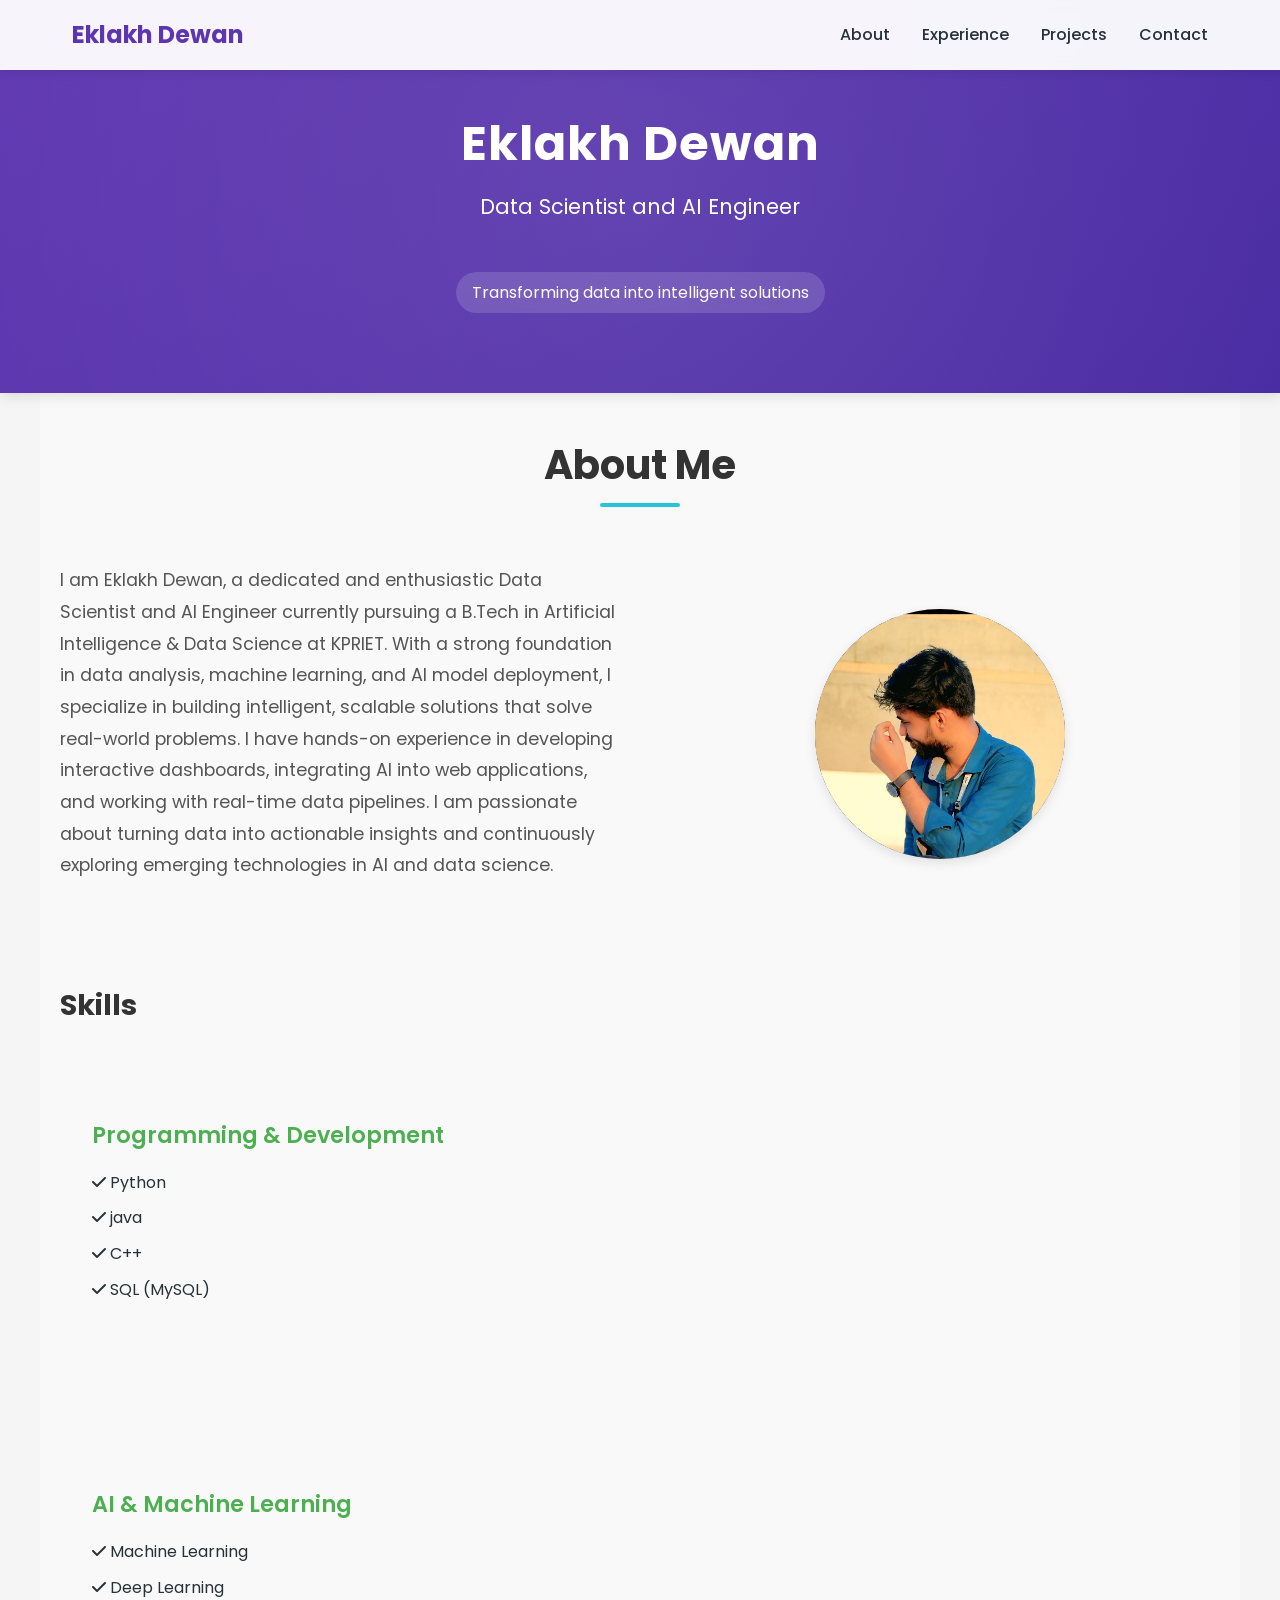
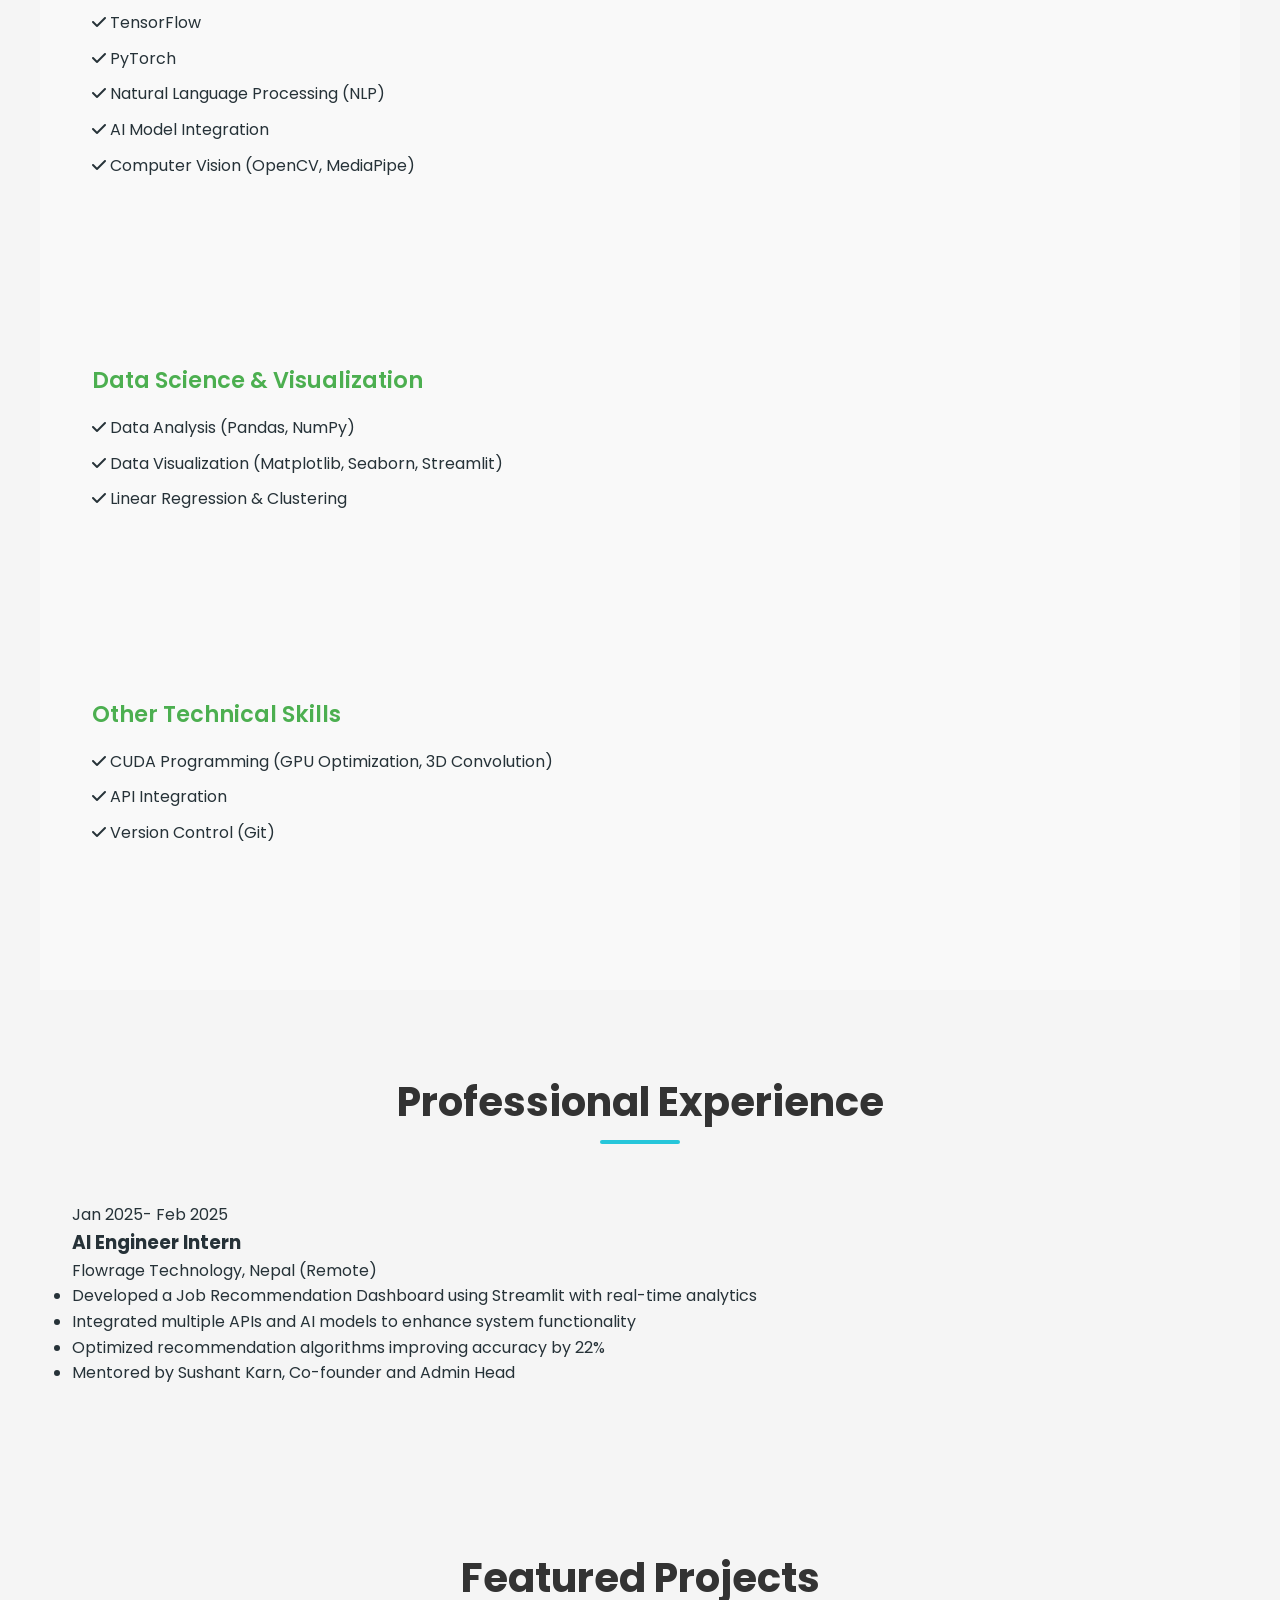
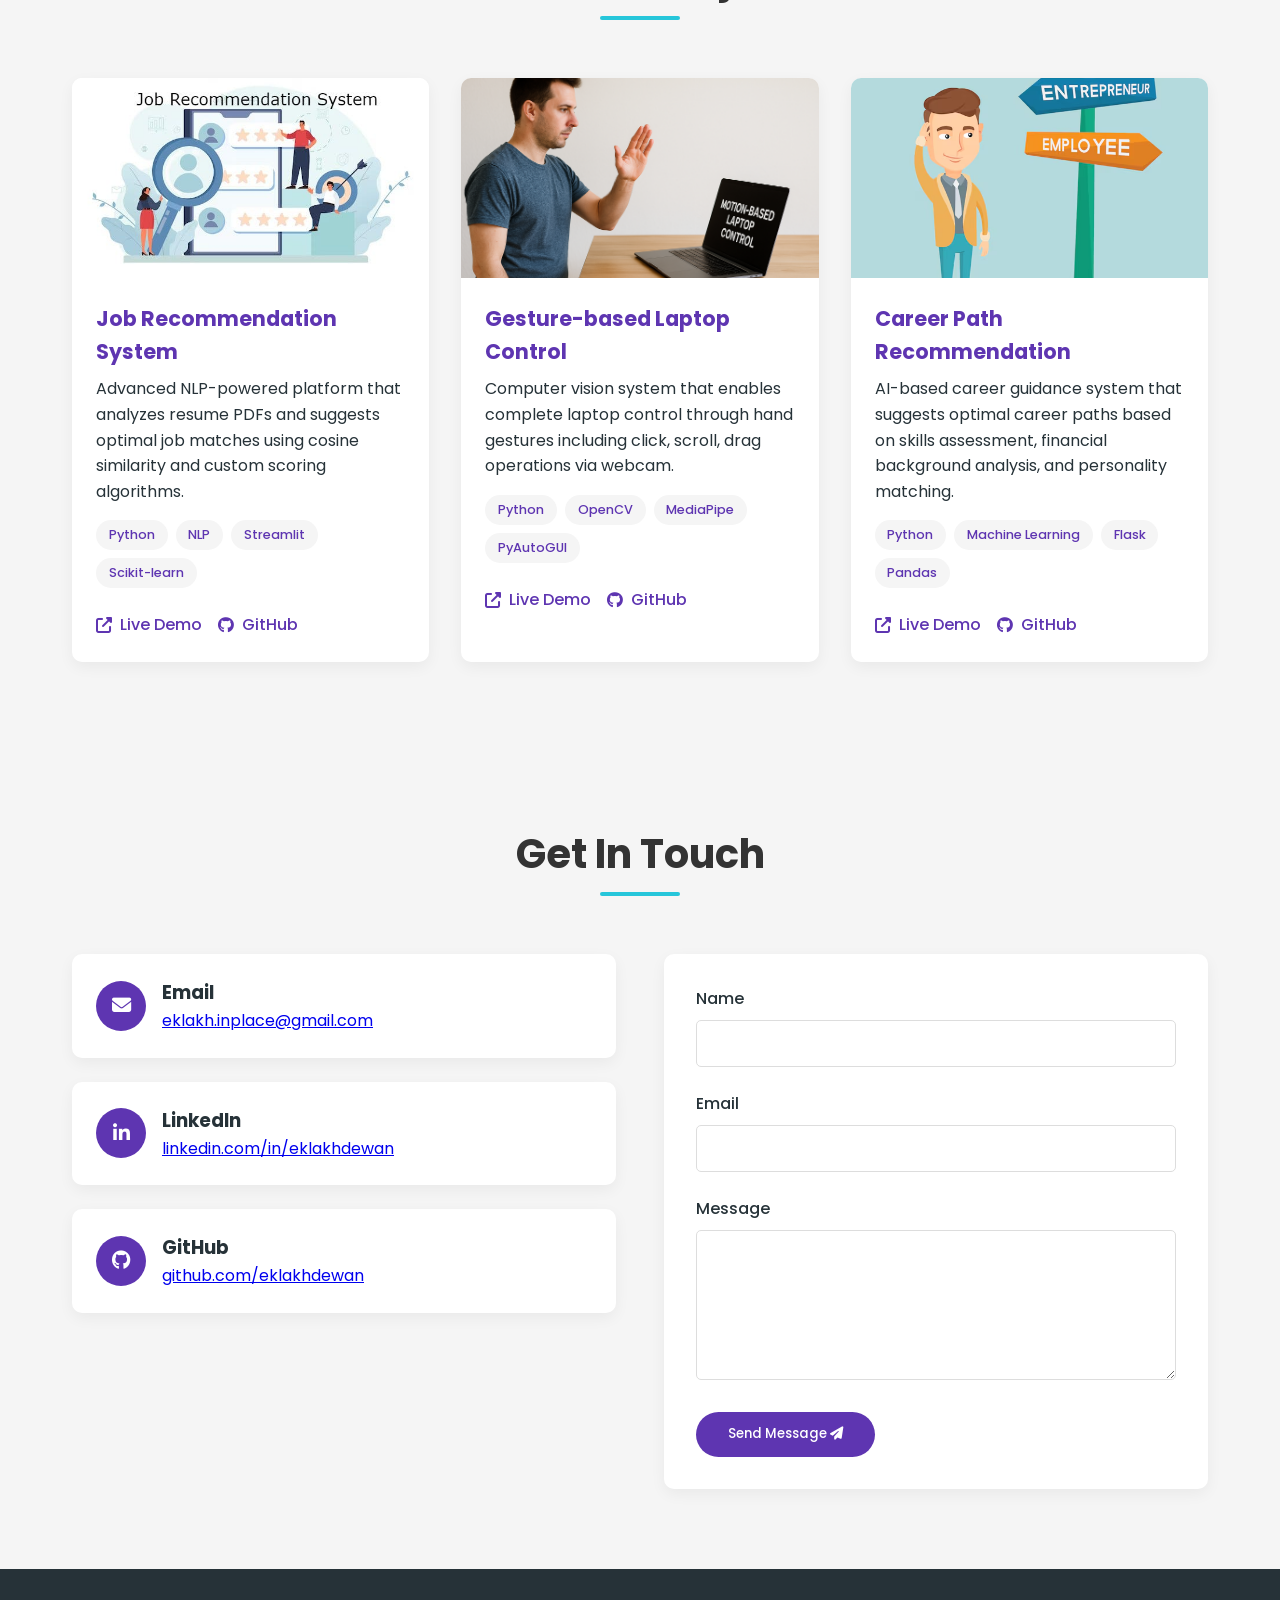
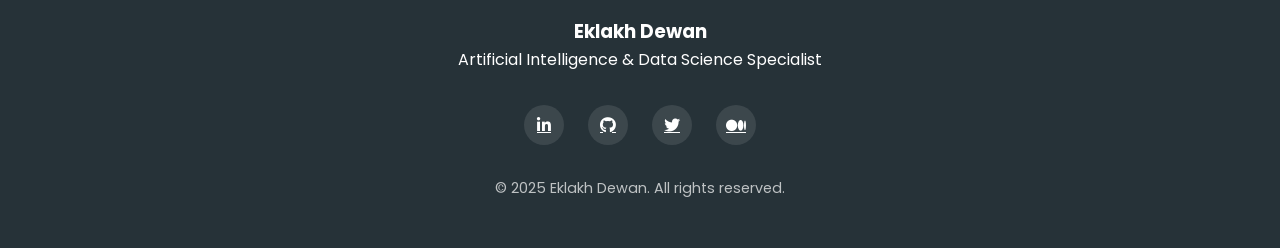
==== index.html @ f641825f "Update index.html Change in about section" ====
<!DOCTYPE html>
<html lang="en">
<head>
  <meta charset="UTF-8" />
  <meta name="viewport" content="width=device-width, initial-scale=1.0" />
  <title>Eklakh Dewan | Data Specialist  &  AI Engineer </title>
  <link href="https://fonts.googleapis.com/css2?family=Poppins:wght@300;400;500;600;700&display=swap" rel="stylesheet">
  <link rel="stylesheet" href="https://cdnjs.cloudflare.com/ajax/libs/font-awesome/6.4.0/css/all.min.css">
  <style>
    :root {
      --primary: #5e35b1;
      --primary-dark: #4527a0;
      --secondary: #26c6da;
      --dark: #263238;
      --light: #f5f5f5;
      --gray: #607d8b;
      --success: #66bb6a;
    }
    
    * {
      margin: 0;
      padding: 0;
      box-sizing: border-box;
    }
    
    body {
      font-family: 'Poppins', sans-serif;
      background-color: var(--light);
      color: var(--dark);
      line-height: 1.6;
      overflow-x: hidden;
    }
    
    /* Header with animated gradient */
    header {
      background: linear-gradient(135deg, var(--primary), var(--primary-dark));
      color: white;
      padding: 5rem 2rem;
      text-align: center;
      position: relative;
      overflow: hidden;
      box-shadow: 0 4px 12px rgba(0,0,0,0.1);
    }
    
    header::before {
      content: '';
      position: absolute;
      top: -50%;
      left: -50%;
      width: 200%;
      height: 200%;
      background: radial-gradient(circle, rgba(255,255,255,0.1) 0%, rgba(255,255,255,0) 70%);
      animation: pulse 15s infinite linear;
    }
    
    @keyframes pulse {
      0% { transform: rotate(0deg); }
      100% { transform: rotate(360deg); }
    }
    
    .header-content {
      position: relative;
      z-index: 2;
      max-width: 800px;
      margin: 0 auto;
    }
    
    header h1 {
      font-size: 3rem;
      margin-bottom: 0.5rem;
      font-weight: 700;
      letter-spacing: 1px;
    }
    
    header p {
      font-size: 1.3rem;
      opacity: 0.9;
      margin-bottom: 2rem;
    }
    
    .tagline {
      display: inline-block;
      background: rgba(255,255,255,0.15);
      padding: 0.5rem 1rem;
      border-radius: 50px;
      font-size: 1rem;
      margin-top: 1rem;
      backdrop-filter: blur(5px);
    }
    
    /* Navigation */
    nav {
      position: fixed;
      top: 0;
      left: 0;
      width: 100%;
      background: rgba(255,255,255,0.95);
      box-shadow: 0 2px 10px rgba(0,0,0,0.1);
      z-index: 1000;
      backdrop-filter: blur(5px);
    }
    
    .nav-container {
      display: flex;
      justify-content: space-between;
      align-items: center;
      max-width: 1200px;
      margin: 0 auto;
      padding: 1rem 2rem;
    }
    
    .logo {
      font-weight: 700;
      color: var(--primary);
      font-size: 1.5rem;
      text-decoration: none;
    }
    
    .nav-links {
      display: flex;
      gap: 2rem;
    }
    
    .nav-links a {
      color: var(--dark);
      text-decoration: none;
      font-weight: 500;
      transition: color 0.3s;
      position: relative;
    }
    
    .nav-links a:hover {
      color: var(--primary);
    }
    
    .nav-links a::after {
      content: '';
      position: absolute;
      bottom: -5px;
      left: 0;
      width: 0;
      height: 2px;
      background: var(--primary);
      transition: width 0.3s;
    }
    
    .nav-links a:hover::after {
      width: 100%;
    }
    
    /* Main content sections */
    section {
      padding: 5rem 2rem;
      max-width: 1200px;
      margin: 0 auto;
    }
    
    .section-title {
      text-align: center;
      margin-bottom: 3rem;
      position: relative;
    }
    
    .section-title h2 {
      font-size: 2.5rem;
      color: var(--primary);
      display: inline-block;
      position: relative;
    }
    
    .section-title h2::after {
      content: '';
      position: absolute;
      bottom: -10px;
      left: 50%;
      transform: translateX(-50%);
      width: 80px;
      height: 4px;
      background: var(--secondary);
      border-radius: 2px;
    }
    
   /* About Section */
    #about {
    padding: 40px 20px;
    background-color: #f9f9f9;
    }

    .section-title h2 {
    text-align: center;
    font-size: 2.5rem;
    color: #333;
    margin-bottom: 20px;
    }

    .about-content {
    display: flex;
    justify-content: space-between;
    align-items: center;
    flex-wrap: wrap;
    }

    .about-text {
    flex: 1;
    margin-right: 20px;
    }

    .about-text p {
    font-size: 1.1rem;
    line-height: 1.8;
    color: #555;
    margin-bottom: 20px;
    }
    #skills {
    padding: 40px 20px;
    background-color: #f9f9f9;
    } 
    .skills-list {
    flex: 0;
    }

    .skills-heading {
    margin-bottom: 0;
    margin-top: 0; 
    font-size: 1.8rem;
    font-weight: bold;
    color: #333;
    margin-bottom: 10px;
    }

    .skills-subheading {
    margin-bottom: 0;
    margin-top: 0; 
    font-size: 1.4rem;
    font-weight: 600;
    color: #4caf50;
    margin-bottom: 8px;
    }

    .skills-section {
    margin-bottom: 25px;
    }

    .skills {
    display: flex;
    flex-wrap: wrap;
    gap: 12px;
    }

    .profile-image img {
    width: 100%;
    height: auto;
    border-radius: 10px;
    box-shadow: 0 5px 20px rgba(151, 7, 7, 0.1);
    transition: transform 0.3s ease-in-out;
    }

    .profile-image img:hover {
    transform: scale(1.05);
    }

    .fade-in {
    animation: fadeIn 1s ease-in-out;
    }

    .delay-1 {
    animation-delay: 0.5s;
    }

    /* Fade In Animation */
    @keyframes fadeIn {
    from {
        opacity: 0;
        transform: translateY(20px);
    }
    to {
        opacity: 1;
        transform: translateY(0);
    }
    }

    /* Projects section */
    .projects-grid {
      display: grid;
      grid-template-columns: repeat(auto-fill, minmax(350px, 1fr));
      gap: 2rem;
    }
    
    .project-card {
      background: white;
      border-radius: 10px;
      overflow: hidden;
      box-shadow: 0 5px 15px rgba(0,0,0,0.05);
      transition: transform 0.3s, box-shadow 0.3s;
    }
    
    .project-card:hover {
      transform: translateY(-10px);
      box-shadow: 0 15px 30px rgba(0,0,0,0.1);
    }
    
    .project-image {
      height: 200px;
      overflow: hidden;
    }
    
    .project-image img {
      width: 100%;
      height: 100%;
      object-fit: cover;
      transition: transform 0.5s;
    }
    
    .project-card:hover .project-image img {
      transform: scale(1.1);
    }
    
    .project-info {
      padding: 1.5rem;
    }
    
    .project-title {
      font-size: 1.3rem;
      margin-bottom: 0.5rem;
      color: var(--primary);
    }
    
    .project-tech {
      display: flex;
      flex-wrap: wrap;
      gap: 0.5rem;
      margin: 1rem 0;
    }
    
    .tech-tag {
      background: var(--light);
      color: var(--primary);
      padding: 0.3rem 0.8rem;
      border-radius: 50px;
      font-size: 0.8rem;
      font-weight: 500;
    }
    
    .project-links {
      display: flex;
      gap: 1rem;
      margin-top: 1.5rem;
    }
    
    .project-link {
      display: inline-flex;
      align-items: center;
      gap: 0.5rem;
      color: var(--primary);
      text-decoration: none;
      font-weight: 500;
      transition: color 0.3s;
    }
    
    .project-link:hover {
      color: var(--primary-dark);
    }
    
    /* Contact section */
    .contact-container {
      display: grid;
      grid-template-columns: repeat(auto-fit, minmax(300px, 1fr));
      gap: 3rem;
    }
    
    .contact-info {
      display: flex;
      flex-direction: column;
      gap: 1.5rem;
    }
    
    .contact-card {
      display: flex;
      align-items: center;
      gap: 1rem;
      background: white;
      padding: 1.5rem;
      border-radius: 10px;
      box-shadow: 0 5px 15px rgba(0,0,0,0.05);
      transition: transform 0.3s;
    }
    
    .contact-card:hover {
      transform: translateY(-5px);
    }
    
    .contact-icon {
      width: 50px;
      height: 50px;
      background: var(--primary);
      color: white;
      border-radius: 50%;
      display: flex;
      align-items: center;
      justify-content: center;
      font-size: 1.2rem;
    }
    
    .contact-form {
      background: white;
      padding: 2rem;
      border-radius: 10px;
      box-shadow: 0 5px 15px rgba(0,0,0,0.05);
    }
    
    .form-group {
      margin-bottom: 1.5rem;
    }
    
    .form-group label {
      display: block;
      margin-bottom: 0.5rem;
      font-weight: 500;
    }
    
    .form-control {
      width: 100%;
      padding: 0.8rem 1rem;
      border: 1px solid #ddd;
      border-radius: 5px;
      font-family: 'Poppins', sans-serif;
      transition: border-color 0.3s;
    }
    
    .form-control:focus {
      outline: none;
      border-color: var(--primary);
    }
    
    textarea.form-control {
      min-height: 150px;
      resize: vertical;
    }
    
    .btn {
      display: inline-block;
      background: var(--primary);
      color: white;
      padding: 0.8rem 2rem;
      border: none;
      border-radius: 50px;
      font-family: 'Poppins', sans-serif;
      font-weight: 500;
      cursor: pointer;
      transition: background 0.3s, transform 0.3s;
    }
    
    .btn:hover {
      background: var(--primary-dark);
      transform: translateY(-2px);
    }
    
    /* Footer */
    footer {
      background: var(--dark);
      color: white;
      text-align: center;
      padding: 3rem 2rem;
    }
    
    .footer-content {
      max-width: 800px;
      margin: 0 auto;
    }
    
    .social-links {
      display: flex;
      justify-content: center;
      gap: 1.5rem;
      margin: 2rem 0;
    }
    
    .social-link {
      display: flex;
      align-items: center;
      justify-content: center;
      width: 40px;
      height: 40px;
      background: rgba(255,255,255,0.1);
      color: white;
      border-radius: 50%;
      transition: background 0.3s, transform 0.3s;
    }
    
    .social-link:hover {
      background: var(--primary);
      transform: translateY(-3px);
    }
    
    .copyright {
      opacity: 0.7;
      font-size: 0.9rem;
    }
    
    /* Animations */
    @keyframes fadeIn {
      from { opacity: 0; transform: translateY(20px); }
      to { opacity: 1; transform: translateY(0); }
    }
    
    .fade-in {
      animation: fadeIn 1s ease-out forwards;
    }
    
    .delay-1 { animation-delay: 0.2s; }
    .delay-2 { animation-delay: 0.4s; }
    .delay-3 { animation-delay: 0.6s; }
    .delay-4 { animation-delay: 0.8s; }
    
    /* Responsive design */
    @media (max-width: 992px) {
      .about-content {
        grid-template-columns: 1fr;
      }
      
      .profile-image {
        max-width: 400px;
        margin: 0 auto;
      }
      
      .timeline::before {
        left: 30px;
      }
      
      .timeline-item:nth-child(odd),
      .timeline-item:nth-child(even) {
        padding-left: 80px;
        padding-right: 0;
        text-align: left;
      }
    }
    
    @media (max-width: 768px) {
      header h1 {
        font-size: 2.5rem;
      }
      
      header p {
        font-size: 1.1rem;
      }
      
      .nav-container {
        flex-direction: column;
        gap: 1rem;
      }
      
      .nav-links {
        gap: 1rem;
      }
      
      .projects-grid {
        grid-template-columns: 1fr;
      }
    }
  </style>
</head>
<body>
  <!-- Navigation -->
  <nav>
    <div class="nav-container">
      <a href="#" class="logo">Eklakh Dewan</a>
      <div class="nav-links">
        <a href="#about">About</a>
        <a href="#experience">Experience</a>
        <a href="#projects">Projects</a>
        <a href="#contact">Contact</a>
      </div>
    </div>
  </nav>

  <!-- Header/Hero Section -->
  <header>
    <div class="header-content">
      <br>
      <h1 class="fade-in">Eklakh Dewan</h1>
      <p class="fade-in delay-1">Data Scientist and AI Engineer</p>
      <div class="tagline fade-in delay-2">Transforming data into intelligent solutions</div>
    </div>
  </header>

  <!-- About Section -->
  <section id="about">
    <div class="section-title">
      <h2>About Me</h2>
    </div>
    <div class="about-content" style="display: flex; flex-wrap: wrap; align-items: center; justify-content: space-between;">
      <div class="about-text fade-in" style="flex: 1; min-width: 280px; padding-right: 20px;">
        <p>
          I am Eklakh Dewan, a dedicated and enthusiastic Data Scientist and AI Engineer currently pursuing a B.Tech in Artificial Intelligence & Data Science at KPRIET. 
          With a strong foundation in data analysis, machine learning, and AI model deployment, I specialize in building intelligent, scalable solutions that solve real-world problems. I have hands-on experience in developing interactive dashboards, integrating AI into web applications, and working with real-time data pipelines.
          I am passionate about turning data into actionable insights and continuously exploring emerging technologies in AI and data science.
<!--           I am an aspiring Data Scientist and AI Engineer with a strong foundation in Python, machine learning, and API . 
          My academic background in Artificial Intelligence & Data Science at KPRIET is complemented by hands-on experience in building intelligent systems, including real-time applications in computer vision and natural language processing. -->
        </p>
        <p>
<!--           I specialize in streamlit-based dashboards, gesture recognition interfaces, and AI-driven analytics, aiming to deliver impactful, scalable solutions that bridge research and real-world utility. -->
        </p>
      </div>
      <div class="profile-image fade-in delay-1" style="flex: 1; min-width: 280px; display: flex; justify-content: center;">
        <img src="c.jpg" alt="Eklakh Dewan" style="width: 250px; height: 250px; object-fit: cover; border-radius: 50%; box-shadow: 0 4px 12px rgba(0,0,0,0.1);">
      </div>
    </div>
 </section>
 <section id="skills">
      <!-- Skills Section -->
    <div class="skills-list" >
      <h3 class="skills-heading" >Skills</h3>
    </div> <!-- Programming & Development Skills -->
    <section class="skills-section">
      <h4 class="skills-subheading">Programming & Development</h4>
      <div class="skills" style="margin-top: 1rem; display: flex; flex-direction: column; gap: 10px;">
          <span class="skill-chip"><i class="fas fa-check"></i> Python</span>
          <span class="skill-chip"><i class="fas fa-check"></i> java </span>
          <span class="skill-chip"><i class="fas fa-check"></i> C++</span>
          <span class="skill-chip"><i class="fas fa-check"></i> SQL (MySQL)</span>
        </div>
      </section>
  
        <!-- AI & Machine Learning Skills -->
        <section class="skills-section">
          <h4 class="skills-subheading">AI & Machine Learning</h4>
          <div class="skills" style="margin-top: 1rem; display: flex; flex-direction: column; gap: 10px;">
            <span class="skill-chip"><i class="fas fa-check"></i> Machine Learning</span>
            <span class="skill-chip"><i class="fas fa-check"></i> Deep Learning</span>
            <span class="skill-chip"><i class="fas fa-check"></i> TensorFlow</span>
            <span class="skill-chip"><i class="fas fa-check"></i> PyTorch</span>
            <span class="skill-chip"><i class="fas fa-check"></i> Natural Language Processing (NLP)</span>
            <span class="skill-chip"><i class="fas fa-check"></i> AI Model Integration</span>
            <span class="skill-chip"><i class="fas fa-check"></i> Computer Vision (OpenCV, MediaPipe)</span>
          </div>
        </section>
  
        <!-- Data Science & Visualization -->
        <section class="skills-section" >
          <h4 class="skills-subheading">Data Science & Visualization</h4>
          <div class="skills" style="margin-top: 1rem; display: flex; flex-direction: column; gap: 10px;">
            <span class="skill-chip"><i class="fas fa-check"></i> Data Analysis (Pandas, NumPy)</span>
            <span class="skill-chip"><i class="fas fa-check"></i> Data Visualization (Matplotlib, Seaborn, Streamlit)</span>
            <span class="skill-chip"><i class="fas fa-check"></i> Linear Regression & Clustering</span>
          </div>
        </section>
  
        <!-- Other Technical Skills -->
        <section class="skills-section">
          <h4 class="skills-subheading">Other Technical Skills</h4>
          <div class="skills" style="margin-top: 1rem; display: flex; flex-direction: column; gap: 10px;">
            <span class="skill-chip"><i class="fas fa-check"></i> CUDA Programming (GPU Optimization, 3D Convolution)</span>
            <span class="skill-chip"><i class="fas fa-check"></i> API Integration</span>
            <span class="skill-chip"><i class="fas fa-check"></i> Version Control (Git)</span>
          </div>
        </section>
      </div>
  

    </div>
  </section>
  

  <!-- Experience Section -->
  <section id="experience">
    <div class="section-title">
      <h2>Professional Experience</h2>
    </div>
    <div class="timeline">
      <div class="timeline-item fade-in">
        <div class="timeline-content">
          <span class="timeline-date">Jan 2025- Feb 2025</span>
          <h3 class="timeline-title">AI Engineer Intern</h3>
          <span class="timeline-company">Flowrage Technology, Nepal (Remote)</span>
          <ul>
            <li>Developed a Job Recommendation Dashboard using Streamlit with real-time analytics</li>
            <li>Integrated multiple APIs and AI models to enhance system functionality</li>
            <li>Optimized recommendation algorithms improving accuracy by 22%</li>
            <li>Mentored by Sushant Karn, Co-founder and Admin Head</li>
          </ul>
        </div>
      </div>
      
     
  </section>

  <!-- Projects Section -->
  <section id="projects">
    <div class="section-title">
      <h2>Featured Projects</h2>
    </div>
    <div class="projects-grid">
      <div class="project-card fade-in">
        <div class="project-image">
          <img src="job.jpg" alt="Job Recommendation System">
        </div>
        <div class="project-info">
          <h3 class="project-title">Job Recommendation System</h3>
          <p>Advanced NLP-powered platform that analyzes resume PDFs and suggests optimal job matches using cosine similarity and custom scoring algorithms.</p>
          <div class="project-tech">
            <span class="tech-tag">Python</span>
            <span class="tech-tag">NLP</span>
            <span class="tech-tag">Streamlit</span>
            <span class="tech-tag">Scikit-learn</span>
          </div>
          <div class="project-links">
            <a href="#" class="project-link"><i class="fas fa-external-link-alt"></i> Live Demo</a>
            <a href="#" class="project-link"><i class="fab fa-github"></i> GitHub</a>
          </div>
        </div>
      </div>
      
      <div class="project-card fade-in delay-1">
        <div class="project-image">
          <img src="motion.png" alt="Gesture-based Laptop Control">
        </div>
        <div class="project-info">
          <h3 class="project-title">Gesture-based Laptop Control</h3>
          <p>Computer vision system that enables complete laptop control through hand gestures including click, scroll, drag operations via webcam.</p>
          <div class="project-tech">
            <span class="tech-tag">Python</span>
            <span class="tech-tag">OpenCV</span>
            <span class="tech-tag">MediaPipe</span>
            <span class="tech-tag">PyAutoGUI</span>
          </div>
          <div class="project-links">
            <a href="#" class="project-link"><i class="fas fa-external-link-alt"></i> Live Demo</a>
            <a href="#" class="project-link"><i class="fab fa-github"></i> GitHub</a>
          </div>
        </div>
      </div>
      
      <div class="project-card fade-in delay-2">
        <div class="project-image">
          <img src="Career.avif" alt="Career Path Recommendation">
        </div>
        <div class="project-info">
          <h3 class="project-title">Career Path Recommendation</h3>
          <p>AI-based career guidance system that suggests optimal career paths based on skills assessment, financial background analysis, and personality matching.</p>
          <div class="project-tech">
            <span class="tech-tag">Python</span>
            <span class="tech-tag">Machine Learning</span>
            <span class="tech-tag">Flask</span>
            <span class="tech-tag">Pandas</span>
          </div>
          <div class="project-links">
            <a href="#" class="project-link"><i class="fas fa-external-link-alt"></i> Live Demo</a>
            <a href="#" class="project-link"><i class="fab fa-github"></i> GitHub</a>
          </div>
        </div>
      </div>
      
      <!-- <div class="project-card fade-in delay-3">
        <div class="project-image">
          <img src="https://via.placeholder.com/600x400/607d8b/ffffff?text=CUDA+3D+Conv" alt="3D Convolution CUDA">
        </div>
        <div class="project-info">
          <h3 class="project-title">3D Convolution CUDA Implementation</h3>
          <p>High-performance computing project comparing CUDA-accelerated 3D matrix convolution against CPU implementations with detailed benchmarking.</p>
          <div class="project-tech">
            <span class="tech-tag">CUDA</span>
            <span class="tech-tag">C++</span>
            <span class="tech-tag">Parallel Computing</span>
            <span class="tech-tag">Benchmarking</span>
          </div>
          <div class="project-links">
            <a href="#" class="project-link"><i class="fas fa-external-link-alt"></i> Live Demo</a>
            <a href="#" class="project-link"><i class="fab fa-github"></i> GitHub</a>
          </div>
        </div>
      </div> -->
    </div>
  </section>

  <!-- Contact Section -->
  <section id="contact">
    <div class="section-title">
      <h2>Get In Touch</h2>
    </div>
    <div class="contact-container">
      <div class="contact-info">
        <div class="contact-card fade-in">
          <div class="contact-icon">
            <i class="fas fa-envelope"></i>
          </div>
          <div>
            <h3>Email</h3>
            <p><a href="mailto:eklakhdewanofficial@gmail.com">eklakh.inplace@gmail.com</a></p>
          </div>
        </div>
        
        <div class="contact-card fade-in delay-1">
          <div class="contact-icon">
            <i class="fab fa-linkedin-in"></i>
          </div>
          <div>
            <h3>LinkedIn</h3>
            <p><a href="https://www.linkedin.com/in/eklakh-dewan-3ba34b2a2/" target="_blank">linkedin.com/in/eklakhdewan</a></p>
          </div>
        </div>
        
        <div class="contact-card fade-in delay-2">
          <div class="contact-icon">
            <i class="fab fa-github"></i>
          </div>
          <div>
            <h3>GitHub</h3>
            <p><a href="https://github.com/Eklakh-Dewan/Work" target="_blank">github.com/eklakhdewan</a></p>
          </div>
        </div>
      </div>
      
      <div class="contact-form fade-in delay-3">
        <form>
          <div class="form-group">
            <label for="name">Name</label>
            <input type="text" id="name" class="form-control" required>
          </div>
          <div class="form-group">
            <label for="email">Email</label>
            <input type="email" id="email" class="form-control" required>
          </div>
          <div class="form-group">
            <label for="message">Message</label>
            <textarea id="message" class="form-control" required></textarea>
          </div>
          <button type="submit" class="btn">Send Message <i class="fas fa-paper-plane"></i></button>
        </form>
      </div>
    </div>
  </section>

  <!-- Footer -->
  <footer>
    <div class="footer-content">
      <h3>Eklakh Dewan</h3>
      <p>Artificial Intelligence & Data Science Specialist</p>
      <div class="social-links">
        <a href="#" class="social-link"><i class="fab fa-linkedin-in"></i></a>
        <a href="#" class="social-link"><i class="fab fa-github"></i></a>
        <a href="#" class="social-link"><i class="fab fa-twitter"></i></a>
        <a href="#" class="social-link"><i class="fab fa-medium"></i></a>
      </div>
      <p class="copyright">© 2025 Eklakh Dewan. All rights reserved.</p>
    </div>
  </footer>

  <script>
    // Simple animation trigger on scroll
    document.addEventListener('DOMContentLoaded', function() {
      const fadeElements = document.querySelectorAll('.fade-in');
      
      const observer = new IntersectionObserver((entries) => {
        entries.forEach(entry => {
          if (entry.isIntersecting) {
            entry.target.style.opacity = 1;
            entry.target.style.transform = 'translateY(0)';
          }
        });
      }, {
        threshold: 0.1
      });
      
      fadeElements.forEach(el => {
        el.style.opacity = 0;
        el.style.transform = 'translateY(20px)';
        el.style.transition = 'opacity 0.6s ease-out, transform 0.6s ease-out';
        observer.observe(el);
      });
      
      // Smooth scrolling for navigation
      document.querySelectorAll('a[href^="#"]').forEach(anchor => {
        anchor.addEventListener('click', function(e) {
          e.preventDefault();
          document.querySelector(this.getAttribute('href')).scrollIntoView({
            behavior: 'smooth'
          });
        });
      });
    });
  </script>
</body>
</html>
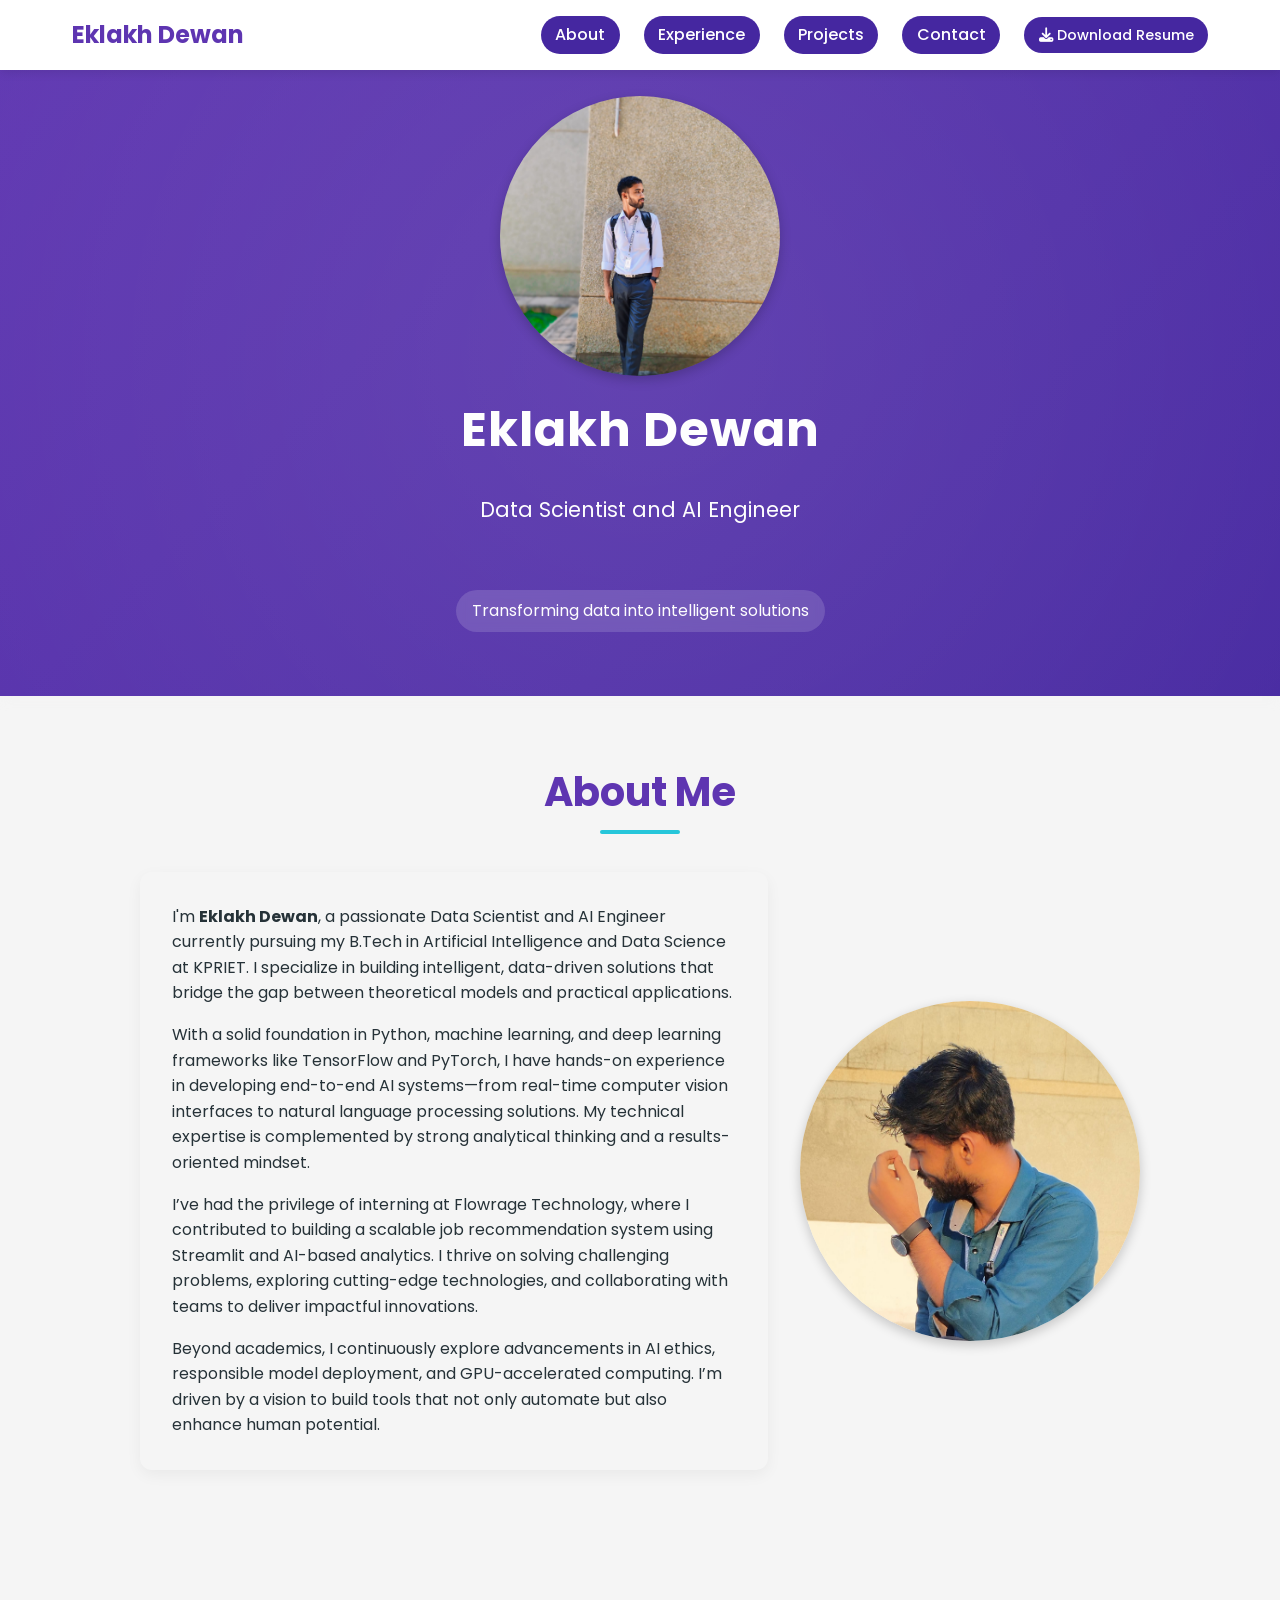
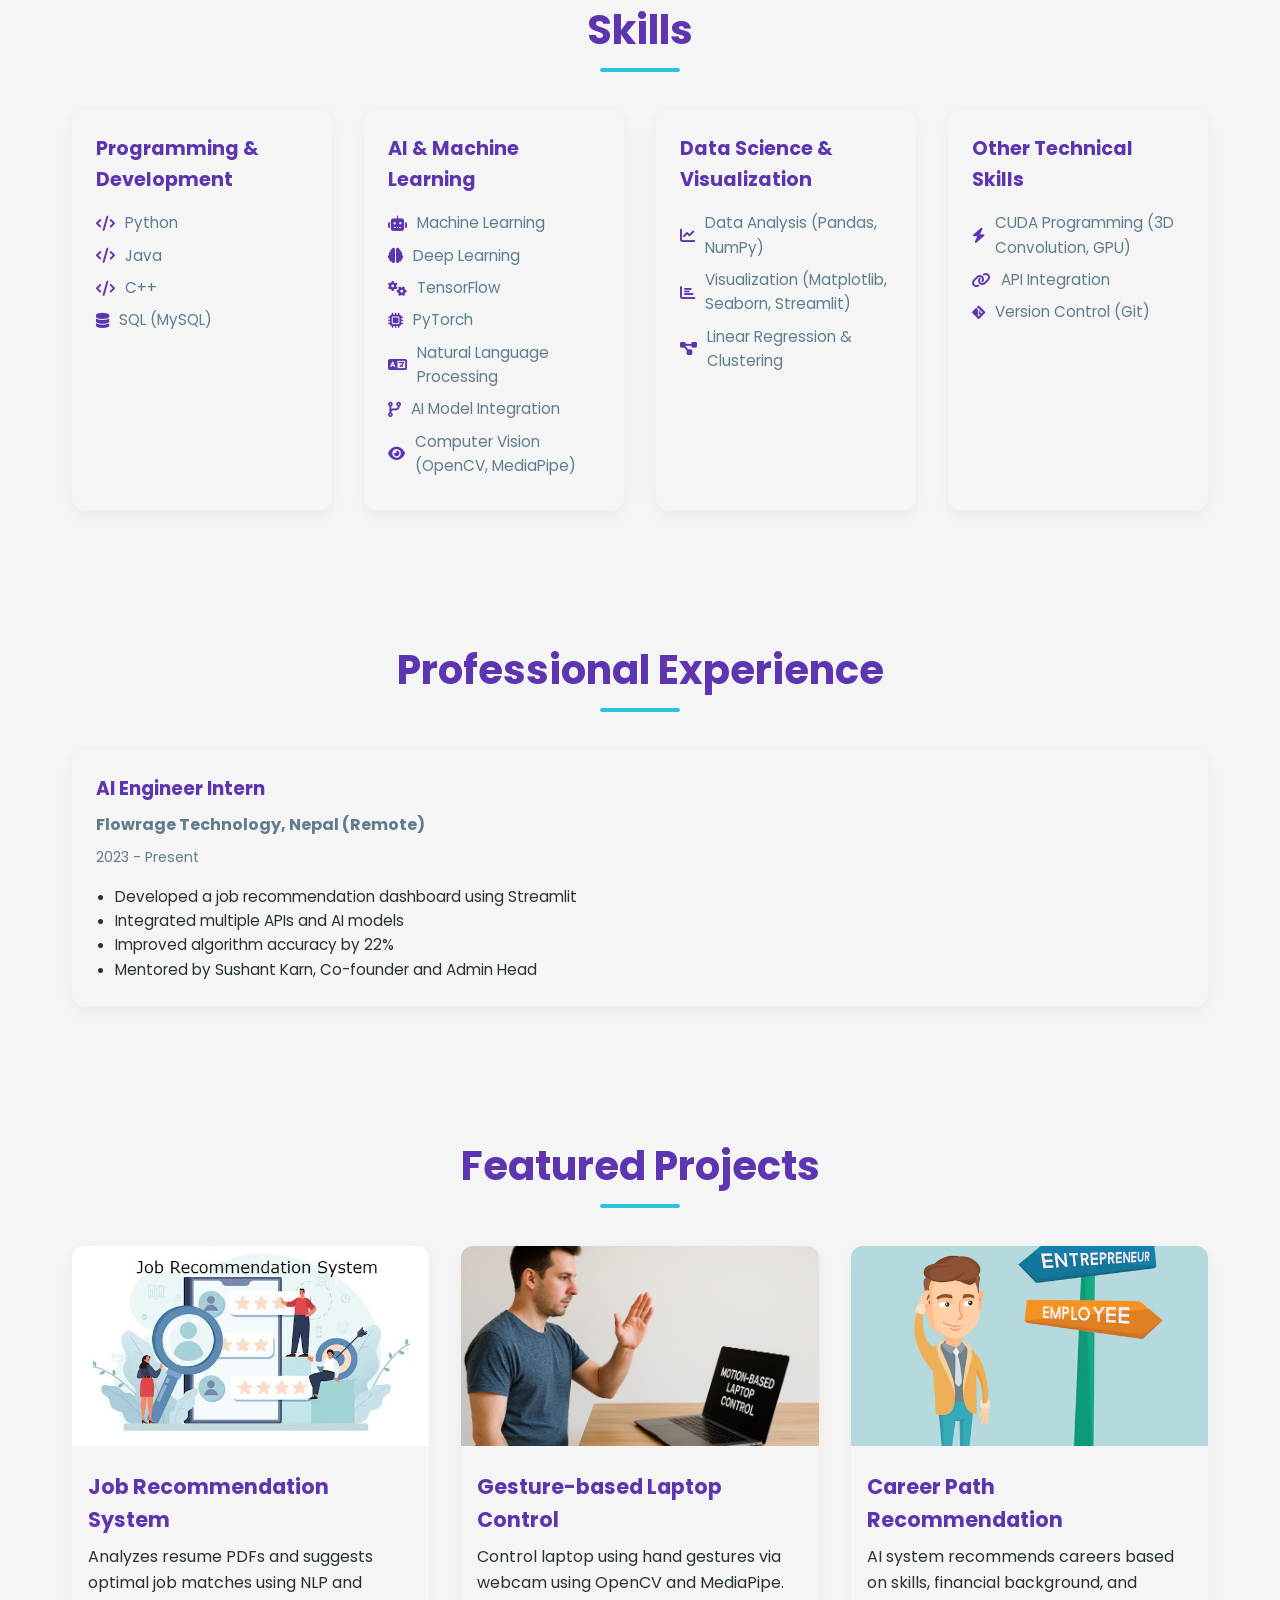
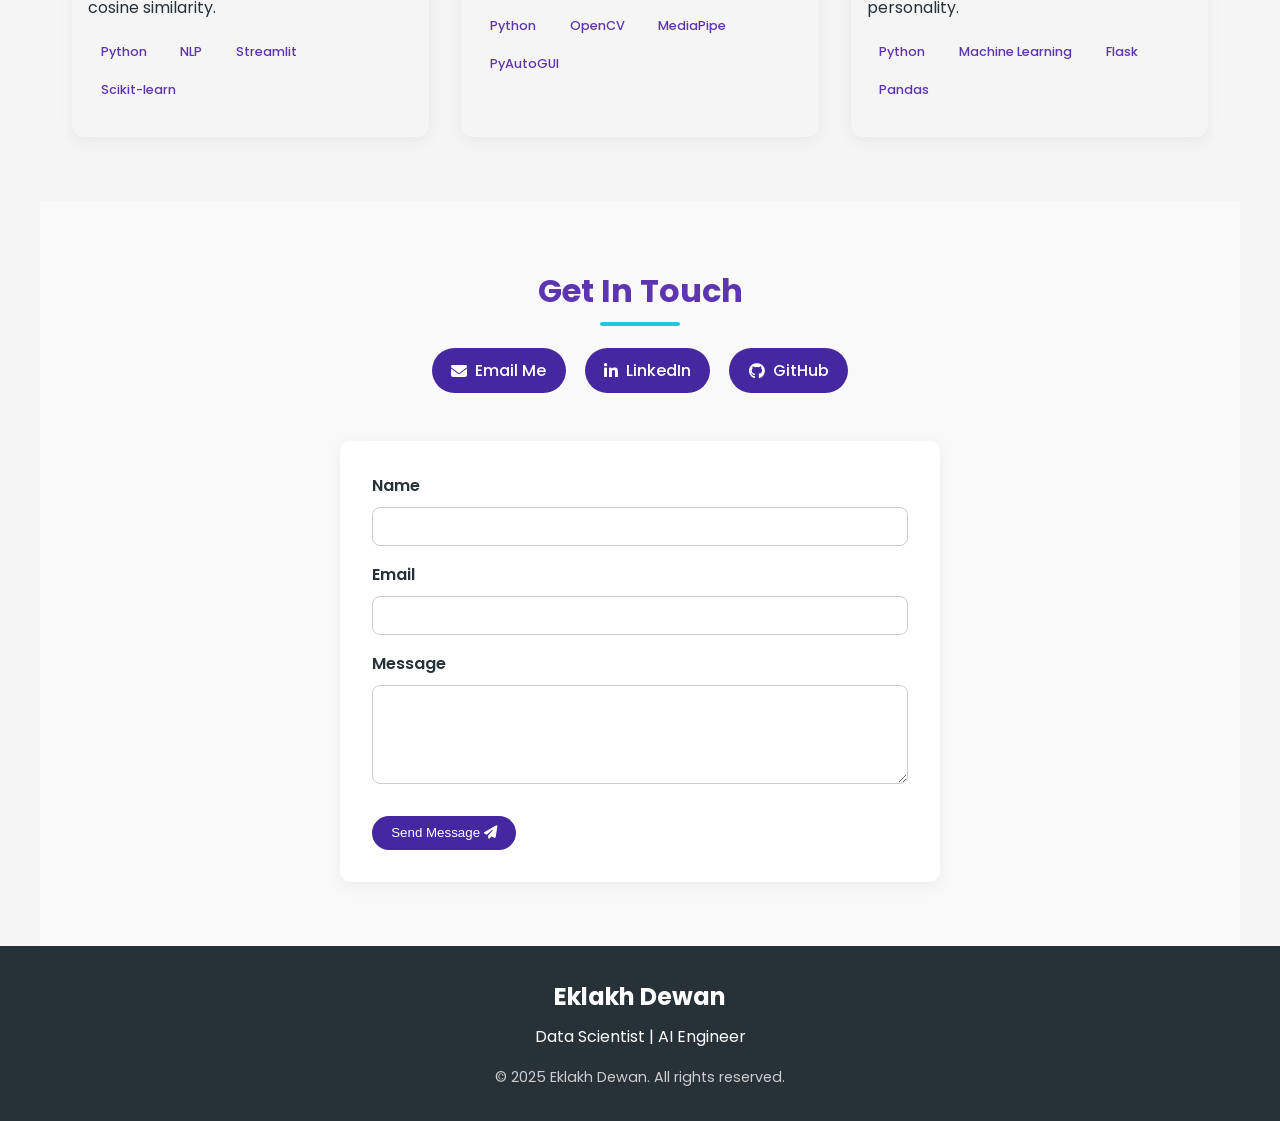
==== commit c2165fac: "Add files via upload uploaded  new seperated file html ,csss,js and resume" ====
--- a/index.html
+++ b/index.html
@@ -3,881 +3,253 @@
 <head>
   <meta charset="UTF-8" />
   <meta name="viewport" content="width=device-width, initial-scale=1.0" />
-  <title>Eklakh Dewan | Data Specialist  &  AI Engineer </title>
+  <title>Eklakh Dewan | Data Scientist and AI Engineer</title>
   <link href="https://fonts.googleapis.com/css2?family=Poppins:wght@300;400;500;600;700&display=swap" rel="stylesheet">
-  <link rel="stylesheet" href="https://cdnjs.cloudflare.com/ajax/libs/font-awesome/6.4.0/css/all.min.css">
-  <style>
-    :root {
-      --primary: #5e35b1;
-      --primary-dark: #4527a0;
-      --secondary: #26c6da;
-      --dark: #263238;
-      --light: #f5f5f5;
-      --gray: #607d8b;
-      --success: #66bb6a;
-    }
-    
-    * {
-      margin: 0;
-      padding: 0;
-      box-sizing: border-box;
-    }
-    
-    body {
-      font-family: 'Poppins', sans-serif;
-      background-color: var(--light);
-      color: var(--dark);
-      line-height: 1.6;
-      overflow-x: hidden;
-    }
-    
-    /* Header with animated gradient */
-    header {
-      background: linear-gradient(135deg, var(--primary), var(--primary-dark));
-      color: white;
-      padding: 5rem 2rem;
-      text-align: center;
-      position: relative;
-      overflow: hidden;
-      box-shadow: 0 4px 12px rgba(0,0,0,0.1);
-    }
-    
-    header::before {
-      content: '';
-      position: absolute;
-      top: -50%;
-      left: -50%;
-      width: 200%;
-      height: 200%;
-      background: radial-gradient(circle, rgba(255,255,255,0.1) 0%, rgba(255,255,255,0) 70%);
-      animation: pulse 15s infinite linear;
-    }
-    
-    @keyframes pulse {
-      0% { transform: rotate(0deg); }
-      100% { transform: rotate(360deg); }
-    }
-    
-    .header-content {
-      position: relative;
-      z-index: 2;
-      max-width: 800px;
-      margin: 0 auto;
-    }
-    
-    header h1 {
-      font-size: 3rem;
-      margin-bottom: 0.5rem;
-      font-weight: 700;
-      letter-spacing: 1px;
-    }
-    
-    header p {
-      font-size: 1.3rem;
-      opacity: 0.9;
-      margin-bottom: 2rem;
-    }
-    
-    .tagline {
-      display: inline-block;
-      background: rgba(255,255,255,0.15);
-      padding: 0.5rem 1rem;
-      border-radius: 50px;
-      font-size: 1rem;
-      margin-top: 1rem;
-      backdrop-filter: blur(5px);
-    }
-    
-    /* Navigation */
-    nav {
-      position: fixed;
-      top: 0;
-      left: 0;
-      width: 100%;
-      background: rgba(255,255,255,0.95);
-      box-shadow: 0 2px 10px rgba(0,0,0,0.1);
-      z-index: 1000;
-      backdrop-filter: blur(5px);
-    }
-    
-    .nav-container {
-      display: flex;
-      justify-content: space-between;
-      align-items: center;
-      max-width: 1200px;
-      margin: 0 auto;
-      padding: 1rem 2rem;
-    }
-    
-    .logo {
-      font-weight: 700;
-      color: var(--primary);
-      font-size: 1.5rem;
-      text-decoration: none;
-    }
-    
-    .nav-links {
-      display: flex;
-      gap: 2rem;
-    }
-    
-    .nav-links a {
-      color: var(--dark);
-      text-decoration: none;
-      font-weight: 500;
-      transition: color 0.3s;
-      position: relative;
-    }
-    
-    .nav-links a:hover {
-      color: var(--primary);
-    }
-    
-    .nav-links a::after {
-      content: '';
-      position: absolute;
-      bottom: -5px;
-      left: 0;
-      width: 0;
-      height: 2px;
-      background: var(--primary);
-      transition: width 0.3s;
-    }
-    
-    .nav-links a:hover::after {
-      width: 100%;
-    }
-    
-    /* Main content sections */
-    section {
-      padding: 5rem 2rem;
-      max-width: 1200px;
-      margin: 0 auto;
-    }
-    
-    .section-title {
-      text-align: center;
-      margin-bottom: 3rem;
-      position: relative;
-    }
-    
-    .section-title h2 {
-      font-size: 2.5rem;
-      color: var(--primary);
-      display: inline-block;
-      position: relative;
-    }
-    
-    .section-title h2::after {
-      content: '';
-      position: absolute;
-      bottom: -10px;
-      left: 50%;
-      transform: translateX(-50%);
-      width: 80px;
-      height: 4px;
-      background: var(--secondary);
-      border-radius: 2px;
-    }
-    
-   /* About Section */
-    #about {
-    padding: 40px 20px;
-    background-color: #f9f9f9;
-    }
-
-    .section-title h2 {
-    text-align: center;
-    font-size: 2.5rem;
-    color: #333;
-    margin-bottom: 20px;
-    }
-
-    .about-content {
-    display: flex;
-    justify-content: space-between;
-    align-items: center;
-    flex-wrap: wrap;
-    }
-
-    .about-text {
-    flex: 1;
-    margin-right: 20px;
-    }
-
-    .about-text p {
-    font-size: 1.1rem;
-    line-height: 1.8;
-    color: #555;
-    margin-bottom: 20px;
-    }
-    #skills {
-    padding: 40px 20px;
-    background-color: #f9f9f9;
-    } 
-    .skills-list {
-    flex: 0;
-    }
-
-    .skills-heading {
-    margin-bottom: 0;
-    margin-top: 0; 
-    font-size: 1.8rem;
-    font-weight: bold;
-    color: #333;
-    margin-bottom: 10px;
-    }
-
-    .skills-subheading {
-    margin-bottom: 0;
-    margin-top: 0; 
-    font-size: 1.4rem;
-    font-weight: 600;
-    color: #4caf50;
-    margin-bottom: 8px;
-    }
-
-    .skills-section {
-    margin-bottom: 25px;
-    }
-
-    .skills {
-    display: flex;
-    flex-wrap: wrap;
-    gap: 12px;
-    }
-
-    .profile-image img {
-    width: 100%;
-    height: auto;
-    border-radius: 10px;
-    box-shadow: 0 5px 20px rgba(151, 7, 7, 0.1);
-    transition: transform 0.3s ease-in-out;
-    }
-
-    .profile-image img:hover {
-    transform: scale(1.05);
-    }
-
-    .fade-in {
-    animation: fadeIn 1s ease-in-out;
-    }
-
-    .delay-1 {
-    animation-delay: 0.5s;
-    }
-
-    /* Fade In Animation */
-    @keyframes fadeIn {
-    from {
-        opacity: 0;
-        transform: translateY(20px);
-    }
-    to {
-        opacity: 1;
-        transform: translateY(0);
-    }
-    }
-
-    /* Projects section */
-    .projects-grid {
-      display: grid;
-      grid-template-columns: repeat(auto-fill, minmax(350px, 1fr));
-      gap: 2rem;
-    }
-    
-    .project-card {
-      background: white;
-      border-radius: 10px;
-      overflow: hidden;
-      box-shadow: 0 5px 15px rgba(0,0,0,0.05);
-      transition: transform 0.3s, box-shadow 0.3s;
-    }
-    
-    .project-card:hover {
-      transform: translateY(-10px);
-      box-shadow: 0 15px 30px rgba(0,0,0,0.1);
-    }
-    
-    .project-image {
-      height: 200px;
-      overflow: hidden;
-    }
-    
-    .project-image img {
-      width: 100%;
-      height: 100%;
-      object-fit: cover;
-      transition: transform 0.5s;
-    }
-    
-    .project-card:hover .project-image img {
-      transform: scale(1.1);
-    }
-    
-    .project-info {
-      padding: 1.5rem;
-    }
-    
-    .project-title {
-      font-size: 1.3rem;
-      margin-bottom: 0.5rem;
-      color: var(--primary);
-    }
-    
-    .project-tech {
-      display: flex;
-      flex-wrap: wrap;
-      gap: 0.5rem;
-      margin: 1rem 0;
-    }
-    
-    .tech-tag {
-      background: var(--light);
-      color: var(--primary);
-      padding: 0.3rem 0.8rem;
-      border-radius: 50px;
-      font-size: 0.8rem;
-      font-weight: 500;
-    }
-    
-    .project-links {
-      display: flex;
-      gap: 1rem;
-      margin-top: 1.5rem;
-    }
-    
-    .project-link {
-      display: inline-flex;
-      align-items: center;
-      gap: 0.5rem;
-      color: var(--primary);
-      text-decoration: none;
-      font-weight: 500;
-      transition: color 0.3s;
-    }
-    
-    .project-link:hover {
-      color: var(--primary-dark);
-    }
-    
-    /* Contact section */
-    .contact-container {
-      display: grid;
-      grid-template-columns: repeat(auto-fit, minmax(300px, 1fr));
-      gap: 3rem;
-    }
-    
-    .contact-info {
-      display: flex;
-      flex-direction: column;
-      gap: 1.5rem;
-    }
-    
-    .contact-card {
-      display: flex;
-      align-items: center;
-      gap: 1rem;
-      background: white;
-      padding: 1.5rem;
-      border-radius: 10px;
-      box-shadow: 0 5px 15px rgba(0,0,0,0.05);
-      transition: transform 0.3s;
-    }
-    
-    .contact-card:hover {
-      transform: translateY(-5px);
-    }
-    
-    .contact-icon {
-      width: 50px;
-      height: 50px;
-      background: var(--primary);
-      color: white;
-      border-radius: 50%;
-      display: flex;
-      align-items: center;
-      justify-content: center;
-      font-size: 1.2rem;
-    }
-    
-    .contact-form {
-      background: white;
-      padding: 2rem;
-      border-radius: 10px;
-      box-shadow: 0 5px 15px rgba(0,0,0,0.05);
-    }
-    
-    .form-group {
-      margin-bottom: 1.5rem;
-    }
-    
-    .form-group label {
-      display: block;
-      margin-bottom: 0.5rem;
-      font-weight: 500;
-    }
-    
-    .form-control {
-      width: 100%;
-      padding: 0.8rem 1rem;
-      border: 1px solid #ddd;
-      border-radius: 5px;
-      font-family: 'Poppins', sans-serif;
-      transition: border-color 0.3s;
-    }
-    
-    .form-control:focus {
-      outline: none;
-      border-color: var(--primary);
-    }
-    
-    textarea.form-control {
-      min-height: 150px;
-      resize: vertical;
-    }
-    
-    .btn {
-      display: inline-block;
-      background: var(--primary);
-      color: white;
-      padding: 0.8rem 2rem;
-      border: none;
-      border-radius: 50px;
-      font-family: 'Poppins', sans-serif;
-      font-weight: 500;
-      cursor: pointer;
-      transition: background 0.3s, transform 0.3s;
-    }
-    
-    .btn:hover {
-      background: var(--primary-dark);
-      transform: translateY(-2px);
-    }
-    
-    /* Footer */
-    footer {
-      background: var(--dark);
-      color: white;
-      text-align: center;
-      padding: 3rem 2rem;
-    }
-    
-    .footer-content {
-      max-width: 800px;
-      margin: 0 auto;
-    }
-    
-    .social-links {
-      display: flex;
-      justify-content: center;
-      gap: 1.5rem;
-      margin: 2rem 0;
-    }
-    
-    .social-link {
-      display: flex;
-      align-items: center;
-      justify-content: center;
-      width: 40px;
-      height: 40px;
-      background: rgba(255,255,255,0.1);
-      color: white;
-      border-radius: 50%;
-      transition: background 0.3s, transform 0.3s;
-    }
-    
-    .social-link:hover {
-      background: var(--primary);
-      transform: translateY(-3px);
-    }
-    
-    .copyright {
-      opacity: 0.7;
-      font-size: 0.9rem;
-    }
-    
-    /* Animations */
-    @keyframes fadeIn {
-      from { opacity: 0; transform: translateY(20px); }
-      to { opacity: 1; transform: translateY(0); }
-    }
-    
-    .fade-in {
-      animation: fadeIn 1s ease-out forwards;
-    }
-    
-    .delay-1 { animation-delay: 0.2s; }
-    .delay-2 { animation-delay: 0.4s; }
-    .delay-3 { animation-delay: 0.6s; }
-    .delay-4 { animation-delay: 0.8s; }
-    
-    /* Responsive design */
-    @media (max-width: 992px) {
-      .about-content {
-        grid-template-columns: 1fr;
-      }
-      
-      .profile-image {
-        max-width: 400px;
-        margin: 0 auto;
-      }
-      
-      .timeline::before {
-        left: 30px;
-      }
-      
-      .timeline-item:nth-child(odd),
-      .timeline-item:nth-child(even) {
-        padding-left: 80px;
-        padding-right: 0;
-        text-align: left;
-      }
-    }
-    
-    @media (max-width: 768px) {
-      header h1 {
-        font-size: 2.5rem;
-      }
-      
-      header p {
-        font-size: 1.1rem;
-      }
-      
-      .nav-container {
-        flex-direction: column;
-        gap: 1rem;
-      }
-      
-      .nav-links {
-        gap: 1rem;
-      }
-      
-      .projects-grid {
-        grid-template-columns: 1fr;
-      }
-    }
-  </style>
+  <link rel="stylesheet" href="https://cdnjs.cloudflare.com/ajax/libs/font-awesome/6.5.0/css/all.min.css">
+  <link rel="stylesheet" href="style.css">
 </head>
 <body>
   <!-- Navigation -->
-  <nav>
-    <div class="nav-container">
-      <a href="#" class="logo">Eklakh Dewan</a>
-      <div class="nav-links">
-        <a href="#about">About</a>
-        <a href="#experience">Experience</a>
-        <a href="#projects">Projects</a>
-        <a href="#contact">Contact</a>
+  <nav style="position: fixed; top: 0; left: 0; width: 100%; background-color: white; box-shadow: 0 2px 10px rgba(0,0,0,0.1); z-index: 1000;">
+    <div class="nav-container" style="max-width: 1200px; margin: 0 auto; padding: 1rem 2rem; display: flex; justify-content: space-between; align-items: center;">
+      <a href="#" class="logo" style="font-weight: 700; font-size: 1.5rem; color: var(--primary); text-decoration: none;">Eklakh Dewan</a>
+      <div class="nav-links" style="display: flex; gap: 1.5rem; align-items: center;">
+        <a href="#about" style="text-decoration: none; background-color: var(--primary-dark); padding: 0.4rem 0.9rem; border-radius: 25px; color: white; font-weight: 500;">About</a>
+        <a href="#experience" style="text-decoration: none; background-color: var(--primary-dark); padding: 0.4rem 0.9rem; border-radius: 25px; color: white; font-weight: 500;">Experience</a>
+        <a href="#projects" style="text-decoration: none; background-color: var(--primary-dark); padding: 0.4rem 0.9rem; border-radius: 25px; color: white; font-weight: 500;">Projects</a>
+        <a href="#contact" style="text-decoration: none; background-color: var(--primary-dark); padding: 0.4rem 0.9rem; border-radius: 25px; color: white; font-weight: 500;">Contact</a>
+        <a href="Eklakh Resume.pdf" download style="text-decoration: none; background-color: var(--primary-dark); color: white; padding: 0.4rem 0.9rem; border-radius: 25px; font-size: 0.9rem; font-weight: 500;">
+          <i class="fas fa-download"></i> Download Resume
+        </a>
       </div>
     </div>
   </nav>
 
   <!-- Header/Hero Section -->
-  <header>
-    <div class="header-content">
-      <br>
-      <h1 class="fade-in">Eklakh Dewan</h1>
-      <p class="fade-in delay-1">Data Scientist and AI Engineer</p>
-      <div class="tagline fade-in delay-2">Transforming data into intelligent solutions</div>
+  <header style="background: linear-gradient(135deg, var(--primary), var(--primary-dark)); color: var(--white); padding: 6rem 2rem 4rem; text-align: center;">
+    <div class="header-content" style="display: flex; flex-direction: column; align-items: center; justify-content: center; gap: 1rem;">
+      <div class="hero-image" style="width: 280px; height: 280px; border-radius: 50%; overflow: hidden; box-shadow: 0 4px 12px rgba(0, 0, 0, 0.2);">
+        <img src="profile1.jpg" alt="Eklakh Dewan" style="width: 100%; height: 100%; object-fit: cover;">
+      </div>
+      <h1 class="fade-in" data-aos="fade-up">Eklakh Dewan</h1>
+      <p class="fade-in delay-1" data-aos="fade-up" data-aos-delay="200">Data Scientist and AI Engineer</p>
+      <div class="tagline fade-in delay-2" data-aos="fade-up" data-aos-delay="400">Transforming data into intelligent solutions</div>
+      <style>
+        .hero-section .header-content h1,
+        .hero-section .header-content p,
+        .hero-section .header-content .tagline {
+          color: white;
+        }
+      </style>
     </div>
   </header>
 
   <!-- About Section -->
-  <section id="about">
+  <section id="about" style="padding: 4rem 2rem; background-color: var(--light);">
     <div class="section-title">
       <h2>About Me</h2>
     </div>
-    <div class="about-content" style="display: flex; flex-wrap: wrap; align-items: center; justify-content: space-between;">
-      <div class="about-text fade-in" style="flex: 1; min-width: 280px; padding-right: 20px;">
+    <div class="about-content" style="max-width: 1000px; margin: 0 auto; display: flex; flex-wrap: wrap; gap: 2rem; align-items: center;">
+      <div style="flex: 1 1 60%; background-color: var(--white); padding: 2rem; border-radius: 12px; box-shadow: 0 5px 15px rgba(0, 0, 0, 0.05);">
+        <p style="margin-bottom: 1rem;">
+          I'm <strong>Eklakh Dewan</strong>, a passionate Data Scientist and AI Engineer currently pursuing my B.Tech in Artificial Intelligence and Data Science at KPRIET. I specialize in building intelligent, data-driven solutions that bridge the gap between theoretical models and practical applications.
+        </p>
+        <p style="margin-bottom: 1rem;">
+          With a solid foundation in Python, machine learning, and deep learning frameworks like TensorFlow and PyTorch, I have hands-on experience in developing end-to-end AI systems—from real-time computer vision interfaces to natural language processing solutions. My technical expertise is complemented by strong analytical thinking and a results-oriented mindset.
+        </p>
+        <p style="margin-bottom: 1rem;">
+          I’ve had the privilege of interning at Flowrage Technology, where I contributed to building a scalable job recommendation system using Streamlit and AI-based analytics. I thrive on solving challenging problems, exploring cutting-edge technologies, and collaborating with teams to deliver impactful innovations.
+        </p>
         <p>
-          I am Eklakh Dewan, a dedicated and enthusiastic Data Scientist and AI Engineer currently pursuing a B.Tech in Artificial Intelligence & Data Science at KPRIET. 
-          With a strong foundation in data analysis, machine learning, and AI model deployment, I specialize in building intelligent, scalable solutions that solve real-world problems. I have hands-on experience in developing interactive dashboards, integrating AI into web applications, and working with real-time data pipelines.
-          I am passionate about turning data into actionable insights and continuously exploring emerging technologies in AI and data science.
-<!--           I am an aspiring Data Scientist and AI Engineer with a strong foundation in Python, machine learning, and API . 
-          My academic background in Artificial Intelligence & Data Science at KPRIET is complemented by hands-on experience in building intelligent systems, including real-time applications in computer vision and natural language processing. -->
-        </p>
-        <p>
-<!--           I specialize in streamlit-based dashboards, gesture recognition interfaces, and AI-driven analytics, aiming to deliver impactful, scalable solutions that bridge research and real-world utility. -->
-        </p>
-      </div>
-      <div class="profile-image fade-in delay-1" style="flex: 1; min-width: 280px; display: flex; justify-content: center;">
-        <img src="c.jpg" alt="Eklakh Dewan" style="width: 250px; height: 250px; object-fit: cover; border-radius: 50%; box-shadow: 0 4px 12px rgba(0,0,0,0.1);">
-      </div>
-    </div>
- </section>
- <section id="skills">
-      <!-- Skills Section -->
-    <div class="skills-list" >
-      <h3 class="skills-heading" >Skills</h3>
-    </div> <!-- Programming & Development Skills -->
-    <section class="skills-section">
-      <h4 class="skills-subheading">Programming & Development</h4>
-      <div class="skills" style="margin-top: 1rem; display: flex; flex-direction: column; gap: 10px;">
-          <span class="skill-chip"><i class="fas fa-check"></i> Python</span>
-          <span class="skill-chip"><i class="fas fa-check"></i> java </span>
-          <span class="skill-chip"><i class="fas fa-check"></i> C++</span>
-          <span class="skill-chip"><i class="fas fa-check"></i> SQL (MySQL)</span>
-        </div>
-      </section>
-  
-        <!-- AI & Machine Learning Skills -->
-        <section class="skills-section">
-          <h4 class="skills-subheading">AI & Machine Learning</h4>
-          <div class="skills" style="margin-top: 1rem; display: flex; flex-direction: column; gap: 10px;">
-            <span class="skill-chip"><i class="fas fa-check"></i> Machine Learning</span>
-            <span class="skill-chip"><i class="fas fa-check"></i> Deep Learning</span>
-            <span class="skill-chip"><i class="fas fa-check"></i> TensorFlow</span>
-            <span class="skill-chip"><i class="fas fa-check"></i> PyTorch</span>
-            <span class="skill-chip"><i class="fas fa-check"></i> Natural Language Processing (NLP)</span>
-            <span class="skill-chip"><i class="fas fa-check"></i> AI Model Integration</span>
-            <span class="skill-chip"><i class="fas fa-check"></i> Computer Vision (OpenCV, MediaPipe)</span>
-          </div>
-        </section>
-  
-        <!-- Data Science & Visualization -->
-        <section class="skills-section" >
-          <h4 class="skills-subheading">Data Science & Visualization</h4>
-          <div class="skills" style="margin-top: 1rem; display: flex; flex-direction: column; gap: 10px;">
-            <span class="skill-chip"><i class="fas fa-check"></i> Data Analysis (Pandas, NumPy)</span>
-            <span class="skill-chip"><i class="fas fa-check"></i> Data Visualization (Matplotlib, Seaborn, Streamlit)</span>
-            <span class="skill-chip"><i class="fas fa-check"></i> Linear Regression & Clustering</span>
-          </div>
-        </section>
-  
-        <!-- Other Technical Skills -->
-        <section class="skills-section">
-          <h4 class="skills-subheading">Other Technical Skills</h4>
-          <div class="skills" style="margin-top: 1rem; display: flex; flex-direction: column; gap: 10px;">
-            <span class="skill-chip"><i class="fas fa-check"></i> CUDA Programming (GPU Optimization, 3D Convolution)</span>
-            <span class="skill-chip"><i class="fas fa-check"></i> API Integration</span>
-            <span class="skill-chip"><i class="fas fa-check"></i> Version Control (Git)</span>
-          </div>
-        </section>
-      </div>
-  
-
-    </div>
-  </section>
-  
+          Beyond academics, I continuously explore advancements in AI ethics, responsible model deployment, and GPU-accelerated computing. I’m driven by a vision to build tools that not only automate but also enhance human potential.
+        </p>
+      </div>
+      <div class="header-content" style="display: flex; flex-direction: column; align-items: center; justify-content: center; gap: 1rem;">
+        <div class="hero-image" style="width: 340px; height: 340px; border-radius: 50%; overflow: hidden; box-shadow: 0 4px 12px rgba(0, 0, 0, 0.2);">
+          <img src="profile.jpg" alt="Eklakh Dewan" style="width: 100%; height: 100%; object-fit: cover;">
+        </div>
+      </div>
+    </div>
+  </section>
+
+  <!-- Skills Section -->
+  <section id="skills" style="padding: 4rem 2rem; background-color: var(--light);">
+    <div class="section-title">
+      <h2>Skills</h2>
+    </div>
+    <div class="skills-grid" style="display: grid; grid-template-columns: repeat(auto-fit, minmax(250px, 1fr)); gap: 2rem;">
+      <div class="skills-box">
+        <h3 class="skills-subheading">Programming & Development</h3>
+        <ul class="skills-list">
+          <li><i class="fas fa-code"></i> Python</li>
+          <li><i class="fas fa-code"></i> Java</li>
+          <li><i class="fas fa-code"></i> C++</li>
+          <li><i class="fas fa-database"></i> SQL (MySQL)</li>
+        </ul>
+      </div>
+      <div class="skills-box">
+        <h3 class="skills-subheading">AI & Machine Learning</h3>
+        <ul class="skills-list">
+          <li><i class="fas fa-robot"></i> Machine Learning</li>
+          <li><i class="fas fa-brain"></i> Deep Learning</li>
+          <li><i class="fas fa-cogs"></i> TensorFlow</li>
+          <li><i class="fas fa-microchip"></i> PyTorch</li>
+          <li><i class="fas fa-language"></i> Natural Language Processing</li>
+          <li><i class="fas fa-code-branch"></i> AI Model Integration</li>
+          <li><i class="fas fa-eye"></i> Computer Vision (OpenCV, MediaPipe)</li>
+        </ul>
+      </div>
+      <div class="skills-box">
+        <h3 class="skills-subheading">Data Science & Visualization</h3>
+        <ul class="skills-list">
+          <li><i class="fas fa-chart-line"></i> Data Analysis (Pandas, NumPy)</li>
+          <li><i class="fas fa-chart-bar"></i> Visualization (Matplotlib, Seaborn, Streamlit)</li>
+          <li><i class="fas fa-project-diagram"></i> Linear Regression & Clustering</li>
+        </ul>
+      </div>
+      <div class="skills-box">
+        <h3 class="skills-subheading">Other Technical Skills</h3>
+        <ul class="skills-list">
+          <li><i class="fas fa-bolt"></i> CUDA Programming (3D Convolution, GPU)</li>
+          <li><i class="fas fa-link"></i> API Integration</li>
+          <li><i class="fab fa-git-alt"></i> Version Control (Git)</li>
+        </ul>
+      </div>
+    </div>
+  </section>
 
   <!-- Experience Section -->
-  <section id="experience">
+  <section id="experience" style="padding: 4rem 2rem; background-color: var(--light);">
     <div class="section-title">
       <h2>Professional Experience</h2>
     </div>
-    <div class="timeline">
-      <div class="timeline-item fade-in">
-        <div class="timeline-content">
-          <span class="timeline-date">Jan 2025- Feb 2025</span>
-          <h3 class="timeline-title">AI Engineer Intern</h3>
-          <span class="timeline-company">Flowrage Technology, Nepal (Remote)</span>
-          <ul>
-            <li>Developed a Job Recommendation Dashboard using Streamlit with real-time analytics</li>
-            <li>Integrated multiple APIs and AI models to enhance system functionality</li>
-            <li>Optimized recommendation algorithms improving accuracy by 22%</li>
-            <li>Mentored by Sushant Karn, Co-founder and Admin Head</li>
-          </ul>
-        </div>
-      </div>
-      
-     
+    <div class="experience-grid" style="display: flex; flex-wrap: wrap; gap: 2rem;">
+      <div class="experience-card" style="flex: 1; min-width: 280px; background-color: var(--white); padding: 1.5rem; border-radius: 12px; box-shadow: 0 5px 15px rgba(0, 0, 0, 0.05);">
+        <h3 style="color: var(--primary); margin-bottom: 0.5rem;">AI Engineer Intern</h3>
+        <p style="font-weight: bold; color: var(--gray); margin-bottom: 0.5rem;">Flowrage Technology, Nepal (Remote)</p>
+        <p style="font-size: 0.9rem; color: var(--gray); margin-bottom: 1rem;">2023 - Present</p>
+        <ul style="padding-left: 1.2rem; color: var(--dark); font-size: 0.95rem;">
+          <li>Developed a job recommendation dashboard using Streamlit</li>
+          <li>Integrated multiple APIs and AI models</li>
+          <li>Improved algorithm accuracy by 22%</li>
+          <li>Mentored by Sushant Karn, Co-founder and Admin Head</li>
+        </ul>
+      </div>
+    </div>
   </section>
 
   <!-- Projects Section -->
-  <section id="projects">
+  <section id="projects" style="padding: 4rem 2rem; background-color: var(--light);">
     <div class="section-title">
       <h2>Featured Projects</h2>
     </div>
-    <div class="projects-grid">
-      <div class="project-card fade-in">
-        <div class="project-image">
-          <img src="job.jpg" alt="Job Recommendation System">
-        </div>
-        <div class="project-info">
+    <div class="projects-grid" style="display: flex; flex-wrap: wrap; justify-content: space-between; gap: 2rem;">
+      <div class="project-card" style="flex: 1; min-width: 280px; background-color: var(--white); border-radius: 12px; box-shadow: 0 5px 15px rgba(0,0,0,0.05); overflow: hidden;">
+        <img src="job.jpg" alt="Job Recommendation System" style="width: 100%; height: 200px; object-fit: cover;">
+        <div class="project-info" style="padding: 1rem;">
           <h3 class="project-title">Job Recommendation System</h3>
-          <p>Advanced NLP-powered platform that analyzes resume PDFs and suggests optimal job matches using cosine similarity and custom scoring algorithms.</p>
+          <p>Analyzes resume PDFs and suggests optimal job matches using NLP and cosine similarity.</p>
           <div class="project-tech">
             <span class="tech-tag">Python</span>
             <span class="tech-tag">NLP</span>
             <span class="tech-tag">Streamlit</span>
             <span class="tech-tag">Scikit-learn</span>
           </div>
-          <div class="project-links">
-            <a href="#" class="project-link"><i class="fas fa-external-link-alt"></i> Live Demo</a>
-            <a href="#" class="project-link"><i class="fab fa-github"></i> GitHub</a>
-          </div>
-        </div>
-      </div>
-      
-      <div class="project-card fade-in delay-1">
-        <div class="project-image">
-          <img src="motion.png" alt="Gesture-based Laptop Control">
-        </div>
-        <div class="project-info">
+        </div>
+      </div>
+
+      <div class="project-card" style="flex: 1; min-width: 280px; background-color: var(--white); border-radius: 12px; box-shadow: 0 5px 15px rgba(0,0,0,0.05); overflow: hidden;">
+        <img src="motion.png" alt="Gesture-based Laptop Control" style="width: 100%; height: 200px; object-fit: cover;">
+        <div class="project-info" style="padding: 1rem;">
           <h3 class="project-title">Gesture-based Laptop Control</h3>
-          <p>Computer vision system that enables complete laptop control through hand gestures including click, scroll, drag operations via webcam.</p>
+          <p>Control laptop using hand gestures via webcam using OpenCV and MediaPipe.</p>
           <div class="project-tech">
             <span class="tech-tag">Python</span>
             <span class="tech-tag">OpenCV</span>
             <span class="tech-tag">MediaPipe</span>
             <span class="tech-tag">PyAutoGUI</span>
           </div>
-          <div class="project-links">
-            <a href="#" class="project-link"><i class="fas fa-external-link-alt"></i> Live Demo</a>
-            <a href="#" class="project-link"><i class="fab fa-github"></i> GitHub</a>
-          </div>
-        </div>
-      </div>
-      
-      <div class="project-card fade-in delay-2">
-        <div class="project-image">
-          <img src="Career.avif" alt="Career Path Recommendation">
-        </div>
-        <div class="project-info">
+        </div>
+      </div>
+
+      <div class="project-card" style="flex: 1; min-width: 280px; background-color: var(--white); border-radius: 12px; box-shadow: 0 5px 15px rgba(0,0,0,0.05); overflow: hidden;">
+        <img src="Career.avif" alt="Career Path Recommendation" style="width: 100%; height: 200px; object-fit: cover;">
+        <div class="project-info" style="padding: 1rem;">
           <h3 class="project-title">Career Path Recommendation</h3>
-          <p>AI-based career guidance system that suggests optimal career paths based on skills assessment, financial background analysis, and personality matching.</p>
+          <p>AI system recommends careers based on skills, financial background, and personality.</p>
           <div class="project-tech">
             <span class="tech-tag">Python</span>
             <span class="tech-tag">Machine Learning</span>
             <span class="tech-tag">Flask</span>
             <span class="tech-tag">Pandas</span>
           </div>
-          <div class="project-links">
-            <a href="#" class="project-link"><i class="fas fa-external-link-alt"></i> Live Demo</a>
-            <a href="#" class="project-link"><i class="fab fa-github"></i> GitHub</a>
-          </div>
-        </div>
-      </div>
-      
-      <!-- <div class="project-card fade-in delay-3">
-        <div class="project-image">
-          <img src="https://via.placeholder.com/600x400/607d8b/ffffff?text=CUDA+3D+Conv" alt="3D Convolution CUDA">
-        </div>
-        <div class="project-info">
-          <h3 class="project-title">3D Convolution CUDA Implementation</h3>
-          <p>High-performance computing project comparing CUDA-accelerated 3D matrix convolution against CPU implementations with detailed benchmarking.</p>
-          <div class="project-tech">
-            <span class="tech-tag">CUDA</span>
-            <span class="tech-tag">C++</span>
-            <span class="tech-tag">Parallel Computing</span>
-            <span class="tech-tag">Benchmarking</span>
-          </div>
-          <div class="project-links">
-            <a href="#" class="project-link"><i class="fas fa-external-link-alt"></i> Live Demo</a>
-            <a href="#" class="project-link"><i class="fab fa-github"></i> GitHub</a>
-          </div>
-        </div>
+        </div>
+      </div>
+    </div>
+  </section>
+
+<!-- Contact Section -->
+    <section id="contact" style="padding: 4rem 2rem; background-color: #f9f9f9;">
+        <div class="section-title" style="text-align: center; margin-bottom: 2rem;">
+        <h2 style="font-size: 2rem; font-weight: 700;">Get In Touch</h2>
+        </div>
+    
+        <!-- Contact Links -->
+        <div class="contact-nav-links" style="display: flex; justify-content: center; flex-wrap: wrap; gap: 1.2rem; margin-bottom: 3rem;">
+        <a href="mailto:eklakhdewanofficial@gmail.com" style="text-decoration: none; background-color: var(--primary-dark); padding: 0.6rem 1.2rem; border-radius: 25px; color: white; font-weight: 500; display: flex; align-items: center; gap: 0.5rem;">
+            <i class="fas fa-envelope"></i> Email Me
+        </a>
+        <a href="https://www.linkedin.com/in/eklakh-dewan-3ba34b2a2/" target="_blank" style="text-decoration: none; background-color: var(--primary-dark); padding: 0.6rem 1.2rem; border-radius: 25px; color: white; font-weight: 500; display: flex; align-items: center; gap: 0.5rem;">
+            <i class="fab fa-linkedin-in"></i> LinkedIn
+        </a>
+        <a href="https://github.com/Eklakh-Dewan/Work" target="_blank" style="text-decoration: none; background-color: var(--primary-dark); padding: 0.6rem 1.2rem; border-radius: 25px; color: white; font-weight: 500; display: flex; align-items: center; gap: 0.5rem;">
+            <i class="fab fa-github"></i> GitHub
+        </a>
+        </div>
+    
+        <!-- Contact Form -->
+        <div class="contact-form" style="max-width: 600px; margin: 0 auto;">
+        <form>
+            <div style="margin-bottom: 1rem;">
+            <label for="name" style="display: block; font-weight: 600; margin-bottom: 0.5rem;">Name</label>
+            <input type="text" id="name" required style="width: 100%; padding: 0.7rem; border-radius: 8px; border: 1px solid #ccc;">
+            </div>
+            <div style="margin-bottom: 1rem;">
+            <label for="email" style="display: block; font-weight: 600; margin-bottom: 0.5rem;">Email</label>
+            <input type="email" id="email" required style="width: 100%; padding: 0.7rem; border-radius: 8px; border: 1px solid #ccc;">
+            </div>
+            <div style="margin-bottom: 1.5rem;">
+            <label for="message" style="display: block; font-weight: 600; margin-bottom: 0.5rem;">Message</label>
+            <textarea id="message" rows="5" required style="width: 100%; padding: 0.7rem; border-radius: 8px; border: 1px solid #ccc;"></textarea>
+            </div>
+            <button type="submit" style="background-color: var(--primary-dark); color: white; padding: 0.6rem 1.2rem; border: none; border-radius: 25px; font-weight: 500; cursor: pointer;">
+            Send Message <i class="fas fa-paper-plane"></i>
+            </button>
+        </form>
+        </div>
+    </section>
+    
+
+  <!-- Footer -->
+  <footer style="background-color: #263238; color: white; padding: 2rem 1rem; text-align: center;">
+    <div class="footer-content" style="max-width: 800px; margin: 0 auto;">
+      <h3 style="font-size: 1.5rem; font-weight: 700;">Eklakh Dewan</h3>
+      <p style="margin: 0.5rem 0 1rem; font-size: 1rem;">Data Scientist | AI Engineer</p>
+      <!-- 
+      <div class="social-links" style="display: flex; justify-content: center; gap: 1.5rem; margin-bottom: 1rem;">
+        <a href="https://www.linkedin.com/in/eklakh-dewan-3ba34b2a2/" target="_blank" class="social-link" style="color: white; font-size: 1.5rem;">
+          <i class="fab fa-linkedin-in"></i>
+        </a>
+        <a href="https://github.com/Eklakh-Dewan" target="_blank" class="social-link" style="color: white; font-size: 1.5rem;">
+          <i class="fab fa-github"></i>
+        </a>
       </div> -->
-    </div>
-  </section>
-
-  <!-- Contact Section -->
-  <section id="contact">
-    <div class="section-title">
-      <h2>Get In Touch</h2>
-    </div>
-    <div class="contact-container">
-      <div class="contact-info">
-        <div class="contact-card fade-in">
-          <div class="contact-icon">
-            <i class="fas fa-envelope"></i>
-          </div>
-          <div>
-            <h3>Email</h3>
-            <p><a href="mailto:eklakhdewanofficial@gmail.com">eklakh.inplace@gmail.com</a></p>
-          </div>
-        </div>
-        
-        <div class="contact-card fade-in delay-1">
-          <div class="contact-icon">
-            <i class="fab fa-linkedin-in"></i>
-          </div>
-          <div>
-            <h3>LinkedIn</h3>
-            <p><a href="https://www.linkedin.com/in/eklakh-dewan-3ba34b2a2/" target="_blank">linkedin.com/in/eklakhdewan</a></p>
-          </div>
-        </div>
-        
-        <div class="contact-card fade-in delay-2">
-          <div class="contact-icon">
-            <i class="fab fa-github"></i>
-          </div>
-          <div>
-            <h3>GitHub</h3>
-            <p><a href="https://github.com/Eklakh-Dewan/Work" target="_blank">github.com/eklakhdewan</a></p>
-          </div>
-        </div>
-      </div>
-      
-      <div class="contact-form fade-in delay-3">
-        <form>
-          <div class="form-group">
-            <label for="name">Name</label>
-            <input type="text" id="name" class="form-control" required>
-          </div>
-          <div class="form-group">
-            <label for="email">Email</label>
-            <input type="email" id="email" class="form-control" required>
-          </div>
-          <div class="form-group">
-            <label for="message">Message</label>
-            <textarea id="message" class="form-control" required></textarea>
-          </div>
-          <button type="submit" class="btn">Send Message <i class="fas fa-paper-plane"></i></button>
-        </form>
-      </div>
-    </div>
-  </section>
-
-  <!-- Footer -->
-  <footer>
-    <div class="footer-content">
-      <h3>Eklakh Dewan</h3>
-      <p>Artificial Intelligence & Data Science Specialist</p>
-      <div class="social-links">
-        <a href="#" class="social-link"><i class="fab fa-linkedin-in"></i></a>
-        <a href="#" class="social-link"><i class="fab fa-github"></i></a>
-        <a href="#" class="social-link"><i class="fab fa-twitter"></i></a>
-        <a href="#" class="social-link"><i class="fab fa-medium"></i></a>
-      </div>
-      <p class="copyright">© 2025 Eklakh Dewan. All rights reserved.</p>
+  
+      <p style="font-size: 0.9rem; color: #ccc;">© 2025 Eklakh Dewan. All rights reserved.</p>
     </div>
   </footer>
-
-  <script>
-    // Simple animation trigger on scroll
-    document.addEventListener('DOMContentLoaded', function() {
-      const fadeElements = document.querySelectorAll('.fade-in');
-      
-      const observer = new IntersectionObserver((entries) => {
-        entries.forEach(entry => {
-          if (entry.isIntersecting) {
-            entry.target.style.opacity = 1;
-            entry.target.style.transform = 'translateY(0)';
-          }
-        });
-      }, {
-        threshold: 0.1
-      });
-      
-      fadeElements.forEach(el => {
-        el.style.opacity = 0;
-        el.style.transform = 'translateY(20px)';
-        el.style.transition = 'opacity 0.6s ease-out, transform 0.6s ease-out';
-        observer.observe(el);
-      });
-      
-      // Smooth scrolling for navigation
-      document.querySelectorAll('a[href^="#"]').forEach(anchor => {
-        anchor.addEventListener('click', function(e) {
-          e.preventDefault();
-          document.querySelector(this.getAttribute('href')).scrollIntoView({
-            behavior: 'smooth'
-          });
-        });
-      });
-    });
-  </script>
+  
+
+  <script src="script.js"></script>
 </body>
-</html>
+</html>
--- a/style.css
+++ b/style.css
@@ -0,0 +1,443 @@
+:root {
+    --primary: #5e35b1;
+    --primary-dark: #4527a0;
+    --secondary: #26c6da;
+    --dark: #263238;
+    --light: #f5f5f5;
+    --gray: #607d8b;
+    --success: #66bb6a;
+  }
+  
+  * {
+    margin: 0;
+    padding: 0;
+    box-sizing: border-box;
+  }
+  
+  body {
+    font-family: 'Poppins', sans-serif;
+    background-color: var(--light);
+    color: var(--dark);
+    line-height: 1.6;
+    overflow-x: hidden;
+  }
+  
+  /* Header with animated gradient */
+  header {
+    background: linear-gradient(135deg, var(--primary), var(--primary));
+    color: rgba(255, 255, 255, 0.985);
+    padding: 5rem 2rem;
+    text-align: center;
+    position: relative;
+    overflow: hidden;
+    box-shadow: 0 4px 12px rgba(238, 236, 236, 0.1);
+  }
+  
+  header::before {
+    content: '';
+    position: absolute;
+    top: -50%;
+    left: -50%;
+    width: 200%;
+    height: 200%;
+    background: radial-gradient(circle, rgba(255,255,255,0.1) 0%, rgba(255,255,255,0) 70%);
+    animation: pulse 15s infinite linear;
+  }
+  
+  @keyframes pulse {
+    0% { transform: rotate(0deg); }
+    100% { transform: rotate(360deg); }
+  }
+  
+  .header-content {
+    position: relative;
+    z-index: 2;
+    max-width: 800px;
+    margin: 0 auto;
+  }
+  
+  header h1 {
+    font-size: 3rem;
+    margin-bottom: 0.5rem;
+    font-weight: 700;
+    letter-spacing: 1px;
+  }
+  
+  header p {
+    font-size: 1.3rem;
+    opacity: 0.9;
+    margin-bottom: 2rem;
+  }
+  
+  .tagline {
+    display: inline-block;
+    background: rgba(255,255,255,0.15);
+    padding: 0.5rem 1rem;
+    border-radius: 50px;
+    font-size: 1rem;
+    margin-top: 1rem;
+    backdrop-filter: blur(5px);
+  }
+  
+  /* Navigation */
+  nav {
+    position: fixed;
+    top: 0;
+    left: 0;
+    width: 100%;
+    background: rgba(255,255,255,0.95);
+    box-shadow: 0 2px 10px rgba(0,0,0,0.1);
+    z-index: 1000;
+    backdrop-filter: blur(5px);
+  }
+  
+  .nav-container {
+    display: flex;
+    justify-content: space-between;
+    align-items: center;
+    max-width: 1200px;
+    margin: 0 auto;
+    padding: 1rem 2rem;
+  }
+  
+  .logo {
+    font-weight: 700;
+    color: var(--primary);
+    font-size: 1.5rem;
+    text-decoration: none;
+  }
+  
+  .nav-links {
+    display: flex;
+    gap: 2rem;
+  }
+  
+  .nav-links a {
+    color: var(--dark);
+    text-decoration: none;
+    font-weight: 500;
+    transition: color 0.3s;
+    position: relative;
+  }
+  
+  .nav-links a:hover {
+    color: var(--primary);
+  }
+  
+  .nav-links a::after {
+    content: '';
+    position: absolute;
+    bottom: -5px;
+    left: 0;
+    width: 0;
+    height: 2px;
+    background: var(--primary);
+    transition: width 0.3s;
+  }
+  
+  .nav-links a:hover::after {
+    width: 100%;
+  }
+  
+  /* Main content sections */
+  section {
+    padding: 5rem 2rem;
+    max-width: 1200px;
+    margin: 0 auto;
+  }
+  
+  .section-title {
+    text-align: center;
+    margin-bottom: 3rem;
+    position: relative;
+  }
+  
+  .section-title h2 {
+    font-size: 2.5rem;
+    color: var(--primary);
+    display: inline-block;
+    position: relative;
+  }
+  
+  .section-title h2::after {
+    content: '';
+    position: absolute;
+    bottom: -10px;
+    left: 50%;
+    transform: translateX(-50%);
+    width: 80px;
+    height: 4px;
+    background: var(--secondary);
+    border-radius: 2px;
+  }
+  
+  /* Skills Section */
+  .skills-box {
+    background-color: var(--white);
+    padding: 1.5rem;
+    border-radius: 12px;
+    box-shadow: 0 5px 15px rgba(0, 0, 0, 0.05);
+  }
+  
+  .skills-subheading {
+    font-size: 1.2rem;
+    color: var(--primary);
+    margin-bottom: 1rem;
+  }
+  
+  .skills-list {
+    list-style: none;
+    padding-left: 0;
+  }
+  
+  .skills-list li {
+    margin: 0.5rem 0;
+    font-size: 0.95rem;
+    color: var(--gray);
+    display: flex;
+    align-items: center;
+    gap: 10px;
+  }
+  
+  .skills-list i {
+    color: var(--primary);
+  }
+  
+  /* Projects section */
+  .projects-grid {
+    display: grid;
+    grid-template-columns: repeat(auto-fill, minmax(350px, 1fr));
+    gap: 2rem;
+  }
+  
+  .project-card {
+    background: white;
+    border-radius: 10px;
+    overflow: hidden;
+    box-shadow: 0 5px 15px rgba(0,0,0,0.05);
+    transition: transform 0.3s, box-shadow 0.3s;
+  }
+  
+  .project-card:hover {
+    transform: translateY(-10px);
+    box-shadow: 0 15px 30px rgba(0,0,0,0.1);
+  }
+  
+  .project-info {
+    padding: 1.5rem;
+  }
+  
+  .project-title {
+    font-size: 1.3rem;
+    margin-bottom: 0.5rem;
+    color: var(--primary);
+  }
+  
+  .project-tech {
+    display: flex;
+    flex-wrap: wrap;
+    gap: 0.5rem;
+    margin: 1rem 0;
+  }
+  
+  .tech-tag {
+    background: var(--light);
+    color: var(--primary);
+    padding: 0.3rem 0.8rem;
+    border-radius: 50px;
+    font-size: 0.8rem;
+    font-weight: 500;
+  }
+  
+  /* Contact section */
+  .contact-container {
+    display: grid;
+    grid-template-columns: repeat(auto-fit, minmax(300px, 1fr));
+    gap: 3rem;
+  }
+  
+  .contact-info {
+    display: flex;
+    flex-direction: column;
+    gap: 1.5rem;
+  }
+  
+  .contact-card {
+    display: flex;
+    align-items: center;
+    gap: 1rem;
+    background: white;
+    padding: 1.5rem;
+    border-radius: 10px;
+    box-shadow: 0 5px 15px rgba(0,0,0,0.05);
+    transition: transform 0.3s;
+  }
+  
+  .contact-card:hover {
+    transform: translateY(-5px);
+  }
+  
+  .contact-icon {
+    width: 50px;
+    height: 50px;
+    background: var(--primary);
+    color: white;
+    border-radius: 50%;
+    display: flex;
+    align-items: center;
+    justify-content: center;
+    font-size: 1.2rem;
+  }
+  
+  .contact-form {
+    background: white;
+    padding: 2rem;
+    border-radius: 10px;
+    box-shadow: 0 5px 15px rgba(0,0,0,0.05);
+  }
+  
+  .form-group {
+    margin-bottom: 1.5rem;
+  }
+  
+  .form-group label {
+    display: block;
+    margin-bottom: 0.5rem;
+    font-weight: 500;
+  }
+  
+  .form-control {
+    width: 100%;
+    padding: 0.8rem 1rem;
+    border: 1px solid #ddd;
+    border-radius: 5px;
+    font-family: 'Poppins', sans-serif;
+    transition: border-color 0.3s;
+  }
+  
+  .form-control:focus {
+    outline: none;
+    border-color: var(--primary);
+  }
+  
+  textarea.form-control {
+    min-height: 150px;
+    resize: vertical;
+  }
+  
+  .btn {
+    display: inline-block;
+    background: var(--primary);
+    color: white;
+    padding: 0.8rem 2rem;
+    border: none;
+    border-radius: 50px;
+    font-family: 'Poppins', sans-serif;
+    font-weight: 500;
+    cursor: pointer;
+    transition: background 0.3s, transform 0.3s;
+  }
+  
+  .btn:hover {
+    background: var(--primary-dark);
+    transform: translateY(-2px);
+  }
+  
+  /* Footer */
+  footer {
+    background: var(--dark);
+    color: white;
+    text-align: center;
+    padding: 3rem 2rem;
+  }
+  
+  .footer-content {
+    max-width: 800px;
+    margin: 0 auto;
+  }
+  
+  .social-links {
+    display: flex;
+    justify-content: center;
+    gap: 1.5rem;
+    margin: 2rem 0;
+  }
+  
+  .social-link {
+    display: flex;
+    align-items: center;
+    justify-content: center;
+    width: 40px;
+    height: 40px;
+    background: rgba(255,255,255,0.1);
+    color: white;
+    border-radius: 50%;
+    transition: background 0.3s, transform 0.3s;
+  }
+  
+  .social-link:hover {
+    background: var(--primary);
+    transform: translateY(-3px);
+  }
+  
+  .copyright {
+    opacity: 0.7;
+    font-size: 0.9rem;
+  }
+  
+  /* Animations */
+  @keyframes fadeIn {
+    from { opacity: 0; transform: translateY(40px); }
+    to { opacity: 1; transform: translateY(0); }
+  }
+  
+  .fade-in {
+    opacity: 0;
+    animation: fadeIn 1s ease-in-out forwards;
+    color: #fefefe; /* 👈 Add this line */
+  }
+  .fade-inn{
+    opacity: 0;
+    animation: fadeIn 1s ease-in-out forwards;
+    color: var(--primary-dark); /* 👈 Add this line */
+  }
+  
+  .delay-1 { animation-delay: 0.2s; }
+  .delay-2 { animation-delay: 0.4s; }
+  .delay-3 { animation-delay: 0.6s; }
+  .delay-4 { animation-delay: 0.8s; }
+  
+  /* Responsive design */
+  @media (max-width: 992px) {
+    .about-content {
+      grid-template-columns: 1fr;
+    }
+    
+    .profile-image {
+      max-width: 400px;
+      margin: 0 auto;
+    }
+  }
+  
+  @media (max-width: 768px) {
+    header h1 {
+      font-size: 2.5rem;
+    }
+    
+    header p {
+      font-size: 1.1rem;
+    }
+    
+    .nav-container {
+      flex-direction: column;
+      gap: 1rem;
+    }
+    
+    .nav-links {
+      gap: 1rem;
+    }
+    
+    .projects-grid {
+      grid-template-columns: 1fr;
+    }
+  }
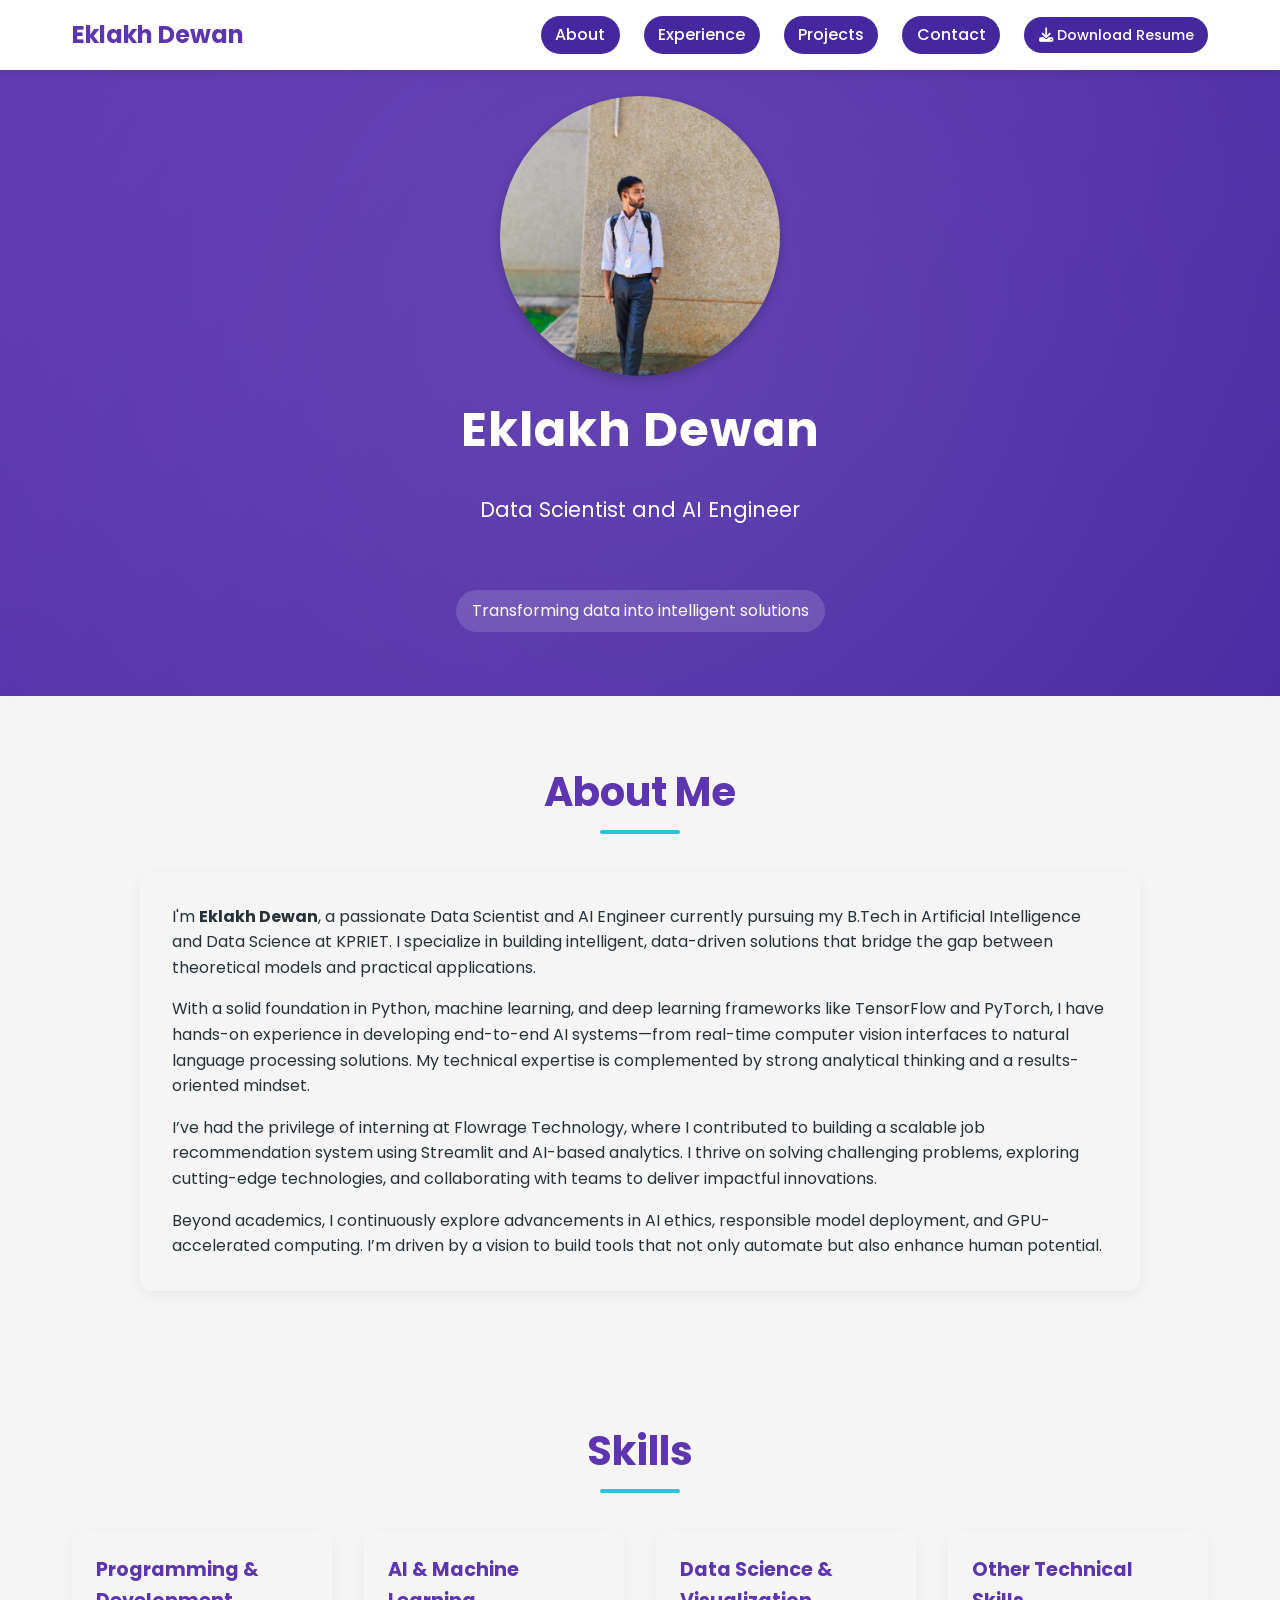
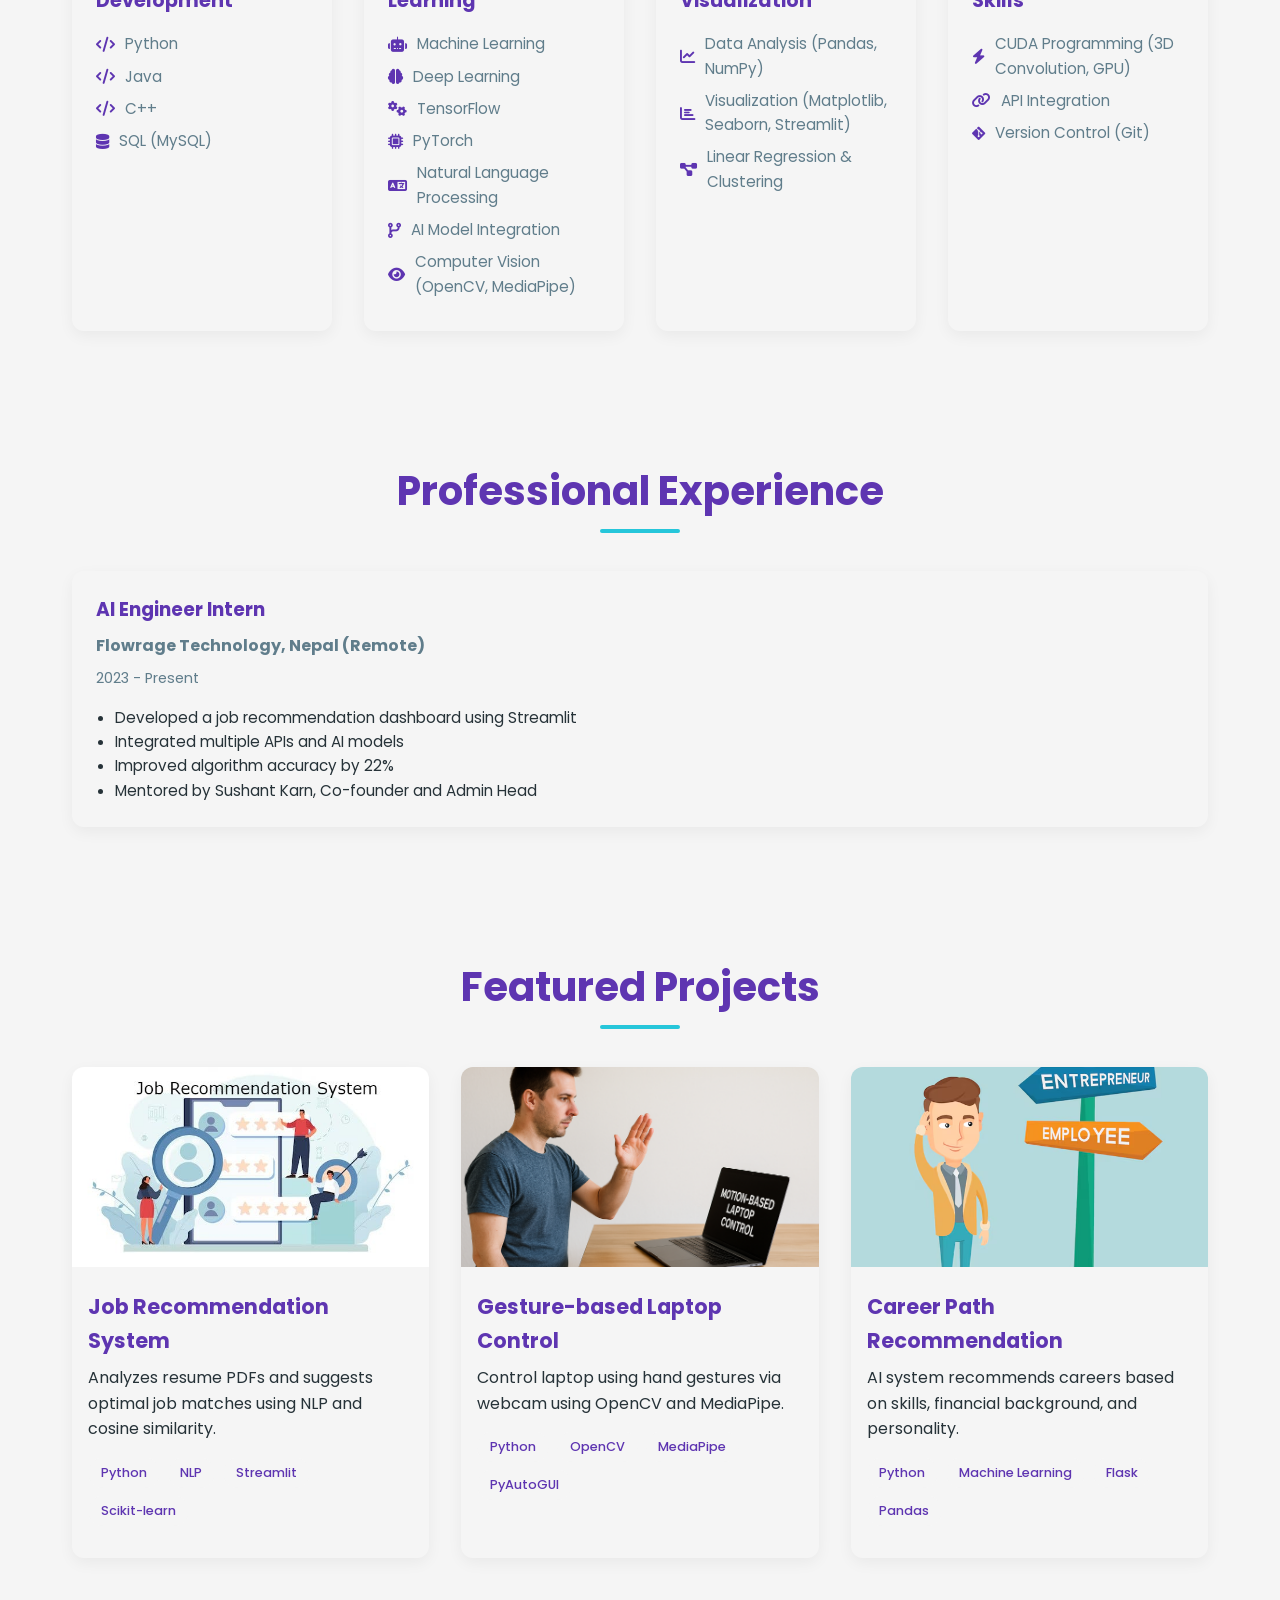
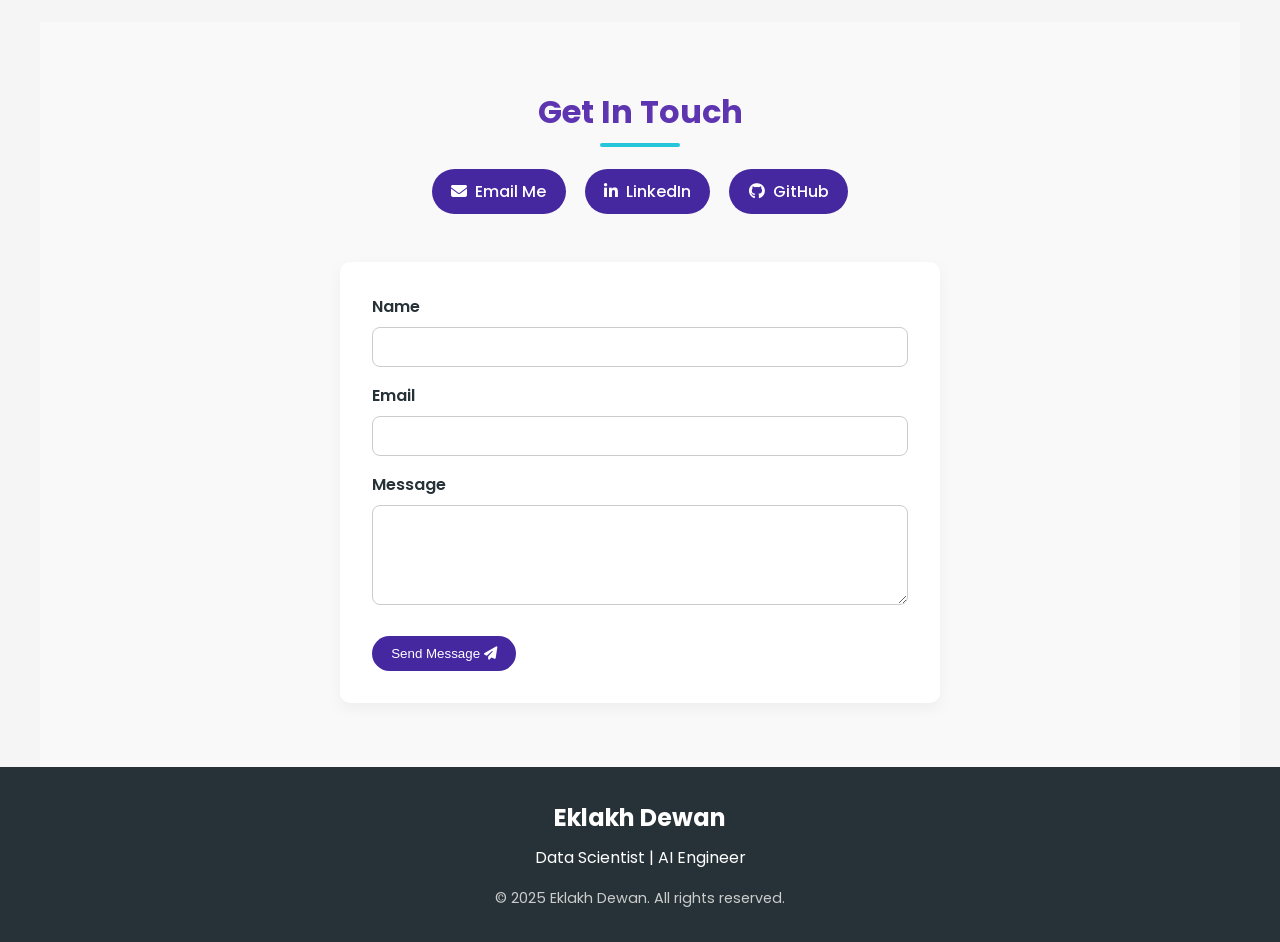
==== commit 75131cf9: "Update index.html remove the 2nd Img from" ====
--- a/index.html
+++ b/index.html
@@ -64,10 +64,10 @@
           Beyond academics, I continuously explore advancements in AI ethics, responsible model deployment, and GPU-accelerated computing. I’m driven by a vision to build tools that not only automate but also enhance human potential.
         </p>
       </div>
-      <div class="header-content" style="display: flex; flex-direction: column; align-items: center; justify-content: center; gap: 1rem;">
+    <!--   <div class="header-content" style="display: flex; flex-direction: column; align-items: center; justify-content: center; gap: 1rem;">
         <div class="hero-image" style="width: 340px; height: 340px; border-radius: 50%; overflow: hidden; box-shadow: 0 4px 12px rgba(0, 0, 0, 0.2);">
           <img src="profile.jpg" alt="Eklakh Dewan" style="width: 100%; height: 100%; object-fit: cover;">
-        </div>
+        </div>-->
       </div>
     </div>
   </section>
@@ -252,4 +252,4 @@
 
   <script src="script.js"></script>
 </body>
-</html>+</html>
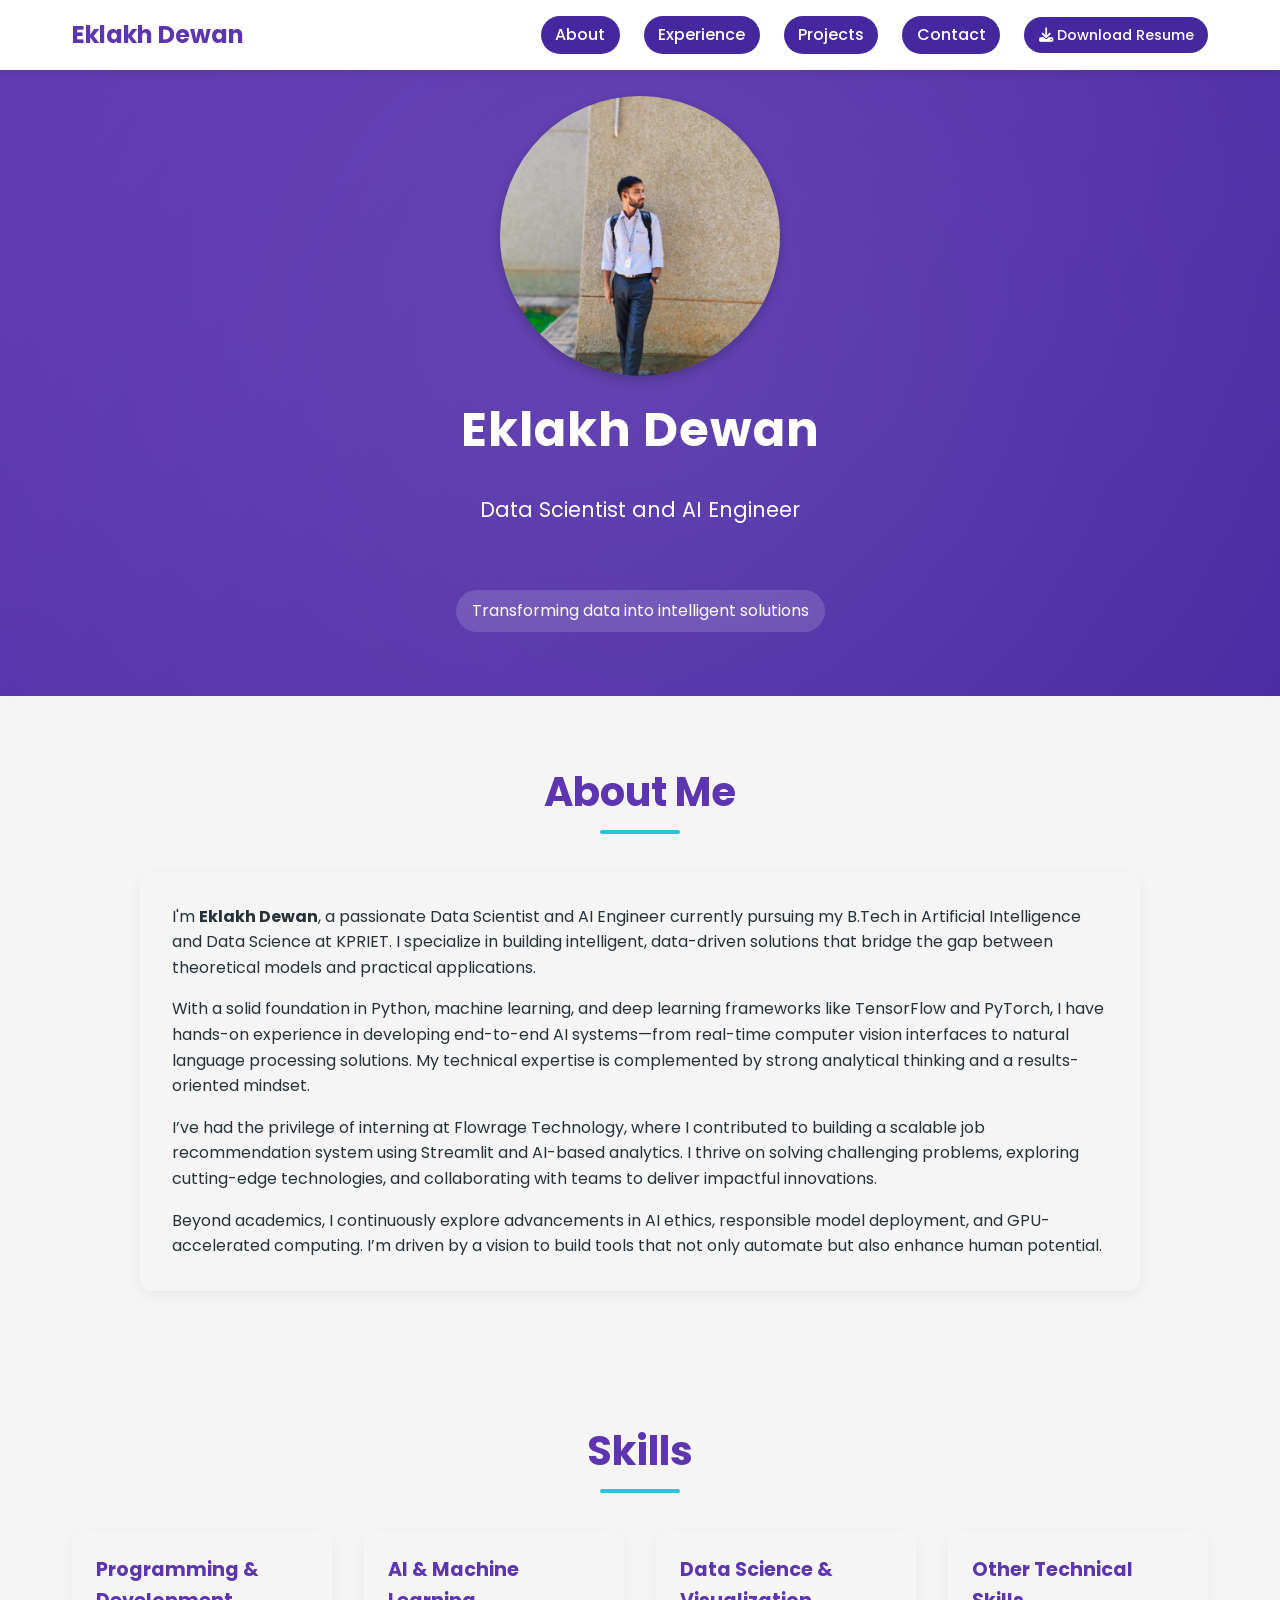
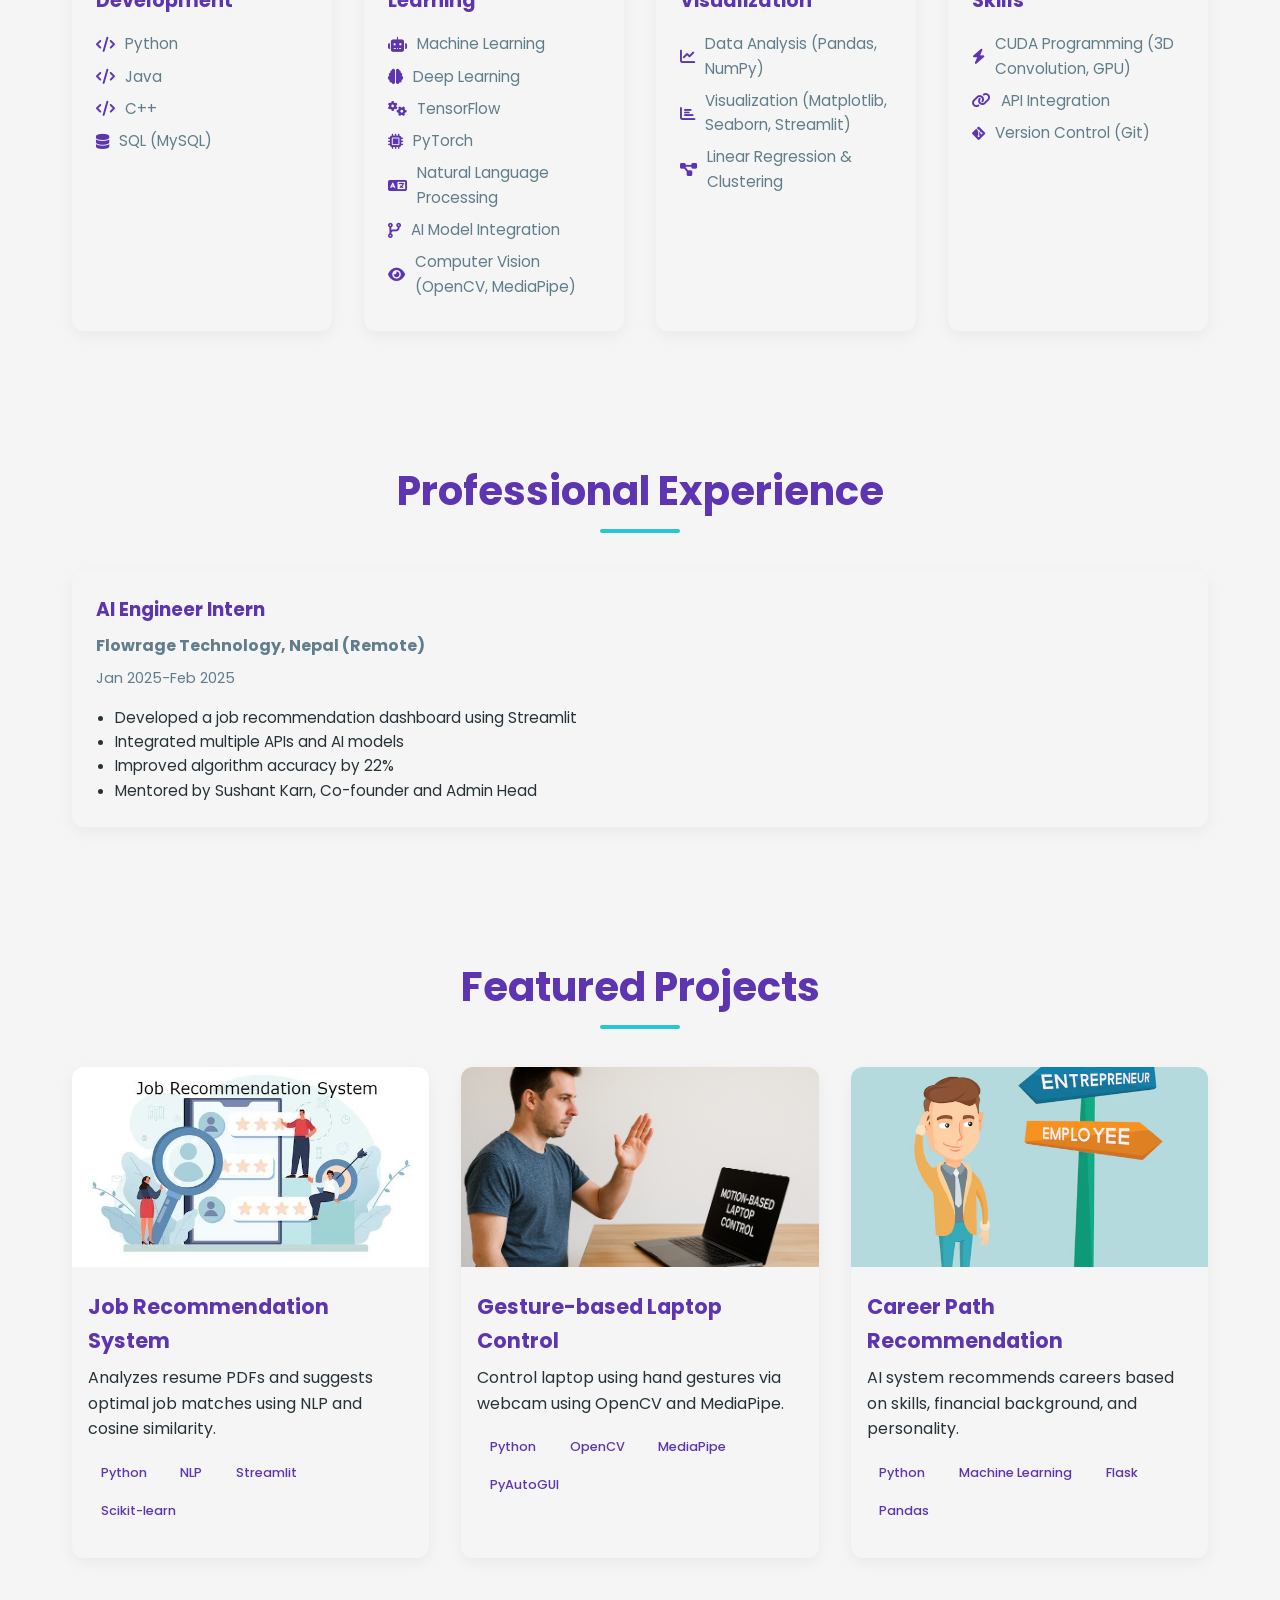
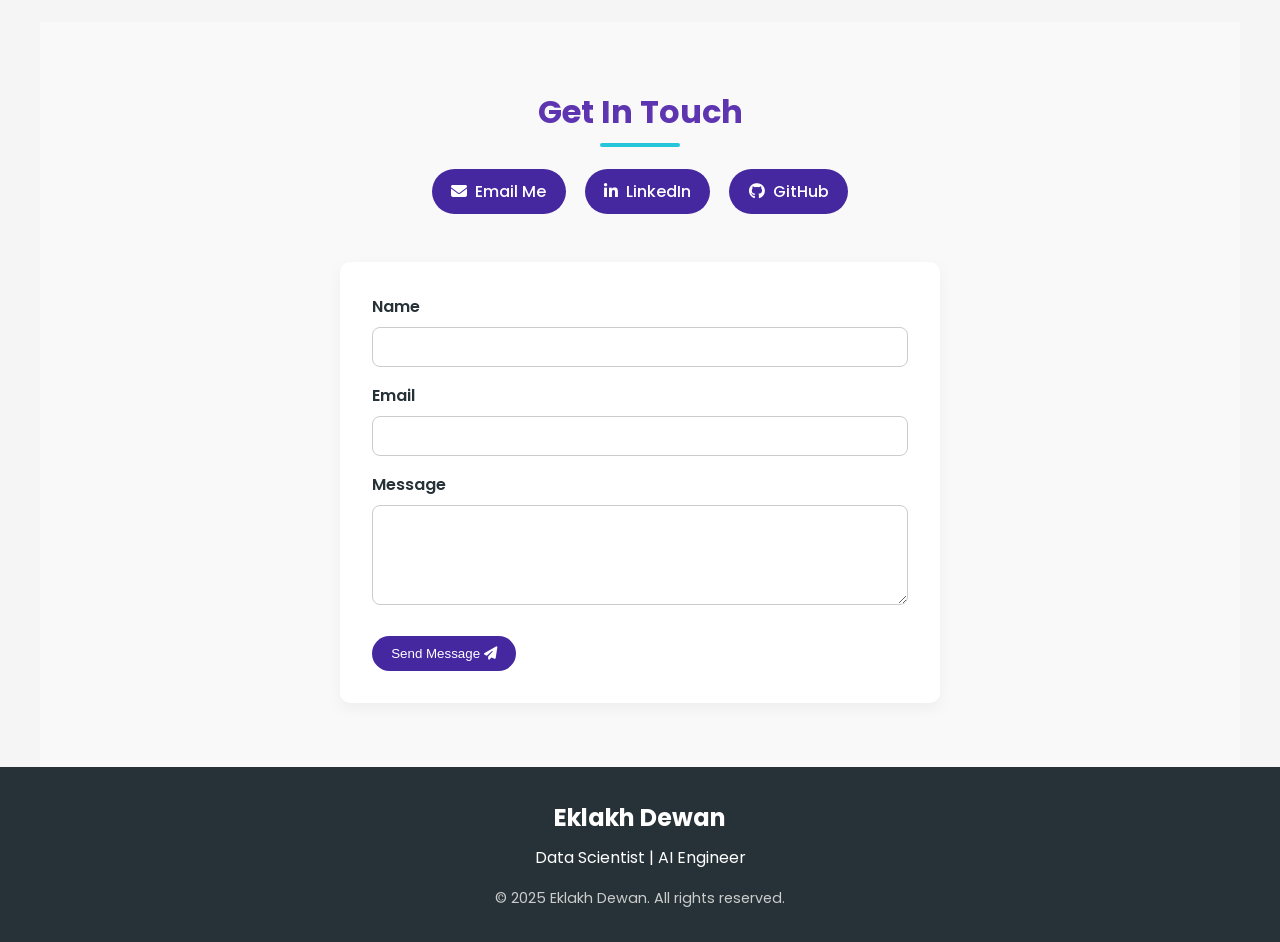
==== commit 257f2229: "Uhtmlpdate index. internship detaiils" ====
--- a/index.html
+++ b/index.html
@@ -127,7 +127,7 @@
       <div class="experience-card" style="flex: 1; min-width: 280px; background-color: var(--white); padding: 1.5rem; border-radius: 12px; box-shadow: 0 5px 15px rgba(0, 0, 0, 0.05);">
         <h3 style="color: var(--primary); margin-bottom: 0.5rem;">AI Engineer Intern</h3>
         <p style="font-weight: bold; color: var(--gray); margin-bottom: 0.5rem;">Flowrage Technology, Nepal (Remote)</p>
-        <p style="font-size: 0.9rem; color: var(--gray); margin-bottom: 1rem;">2023 - Present</p>
+        <p style="font-size: 0.9rem; color: var(--gray); margin-bottom: 1rem;">Jan 2025-Feb 2025</p>
         <ul style="padding-left: 1.2rem; color: var(--dark); font-size: 0.95rem;">
           <li>Developed a job recommendation dashboard using Streamlit</li>
           <li>Integrated multiple APIs and AI models</li>
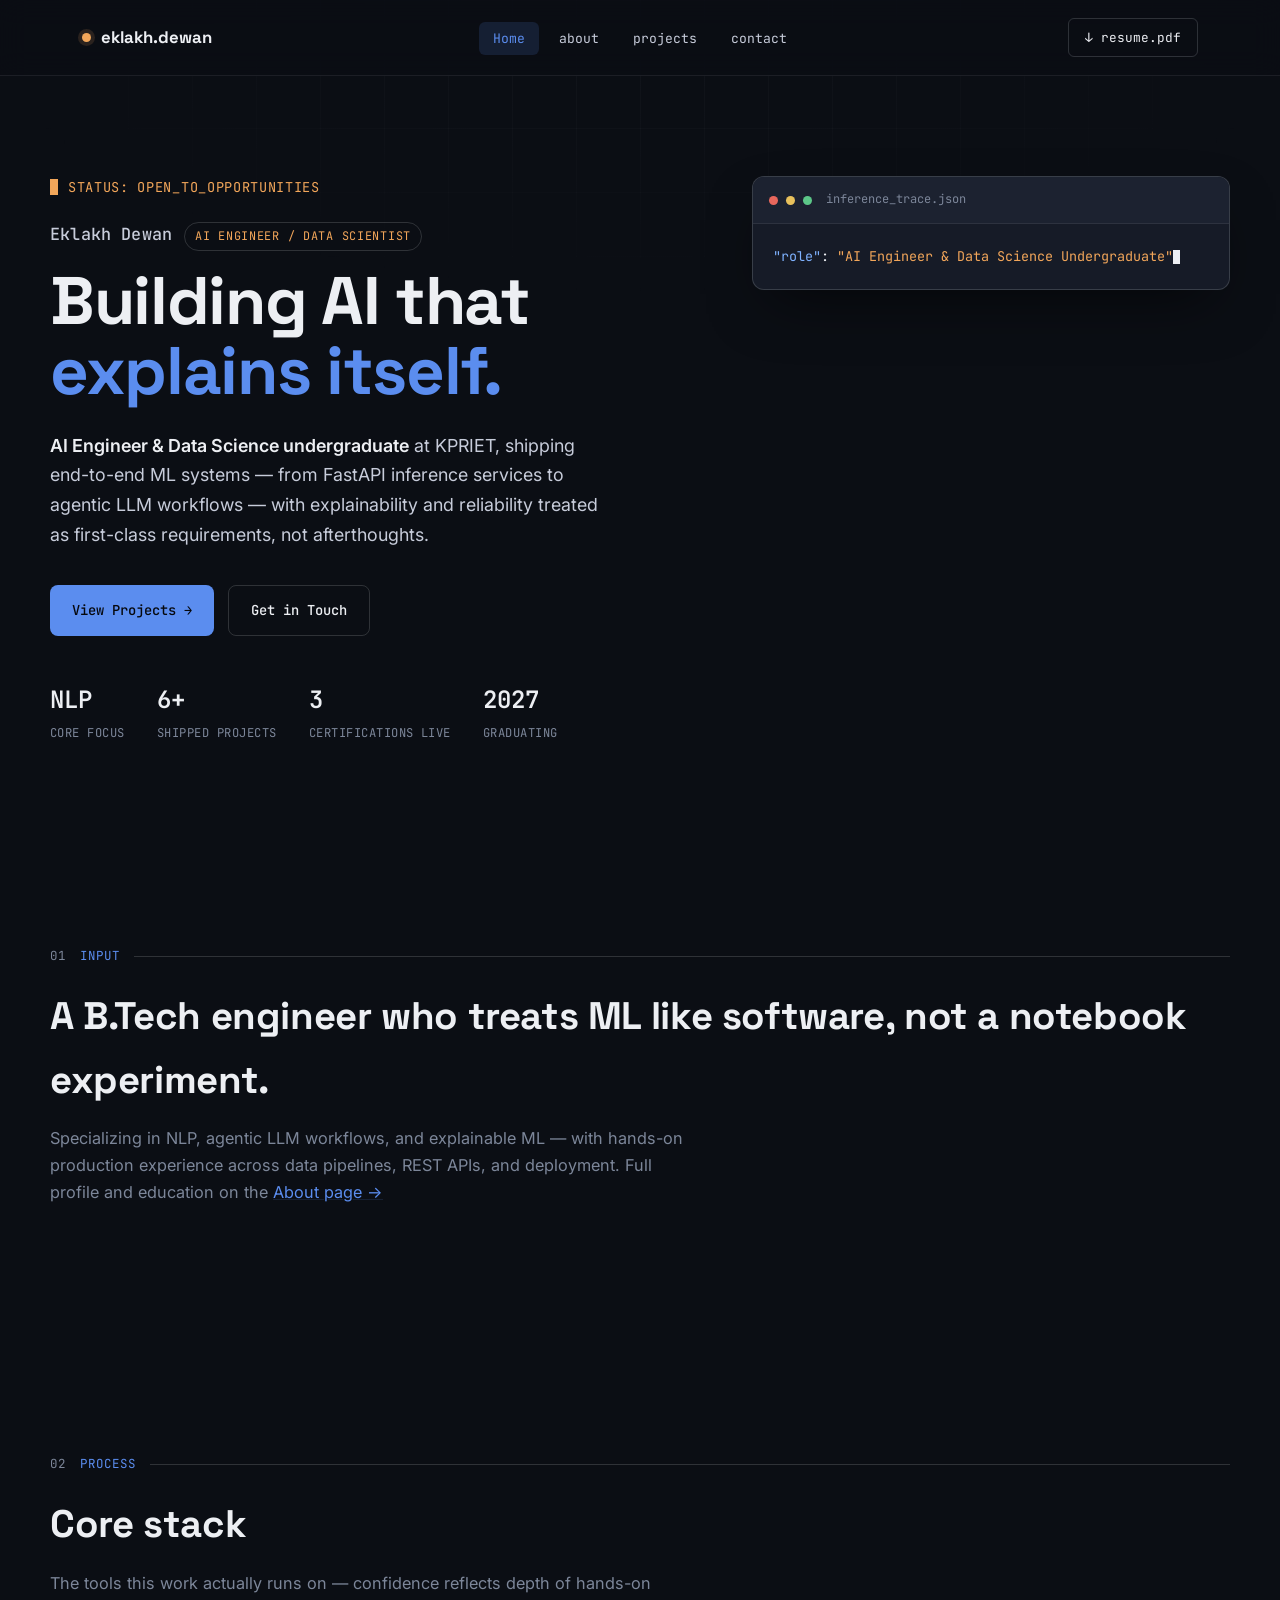
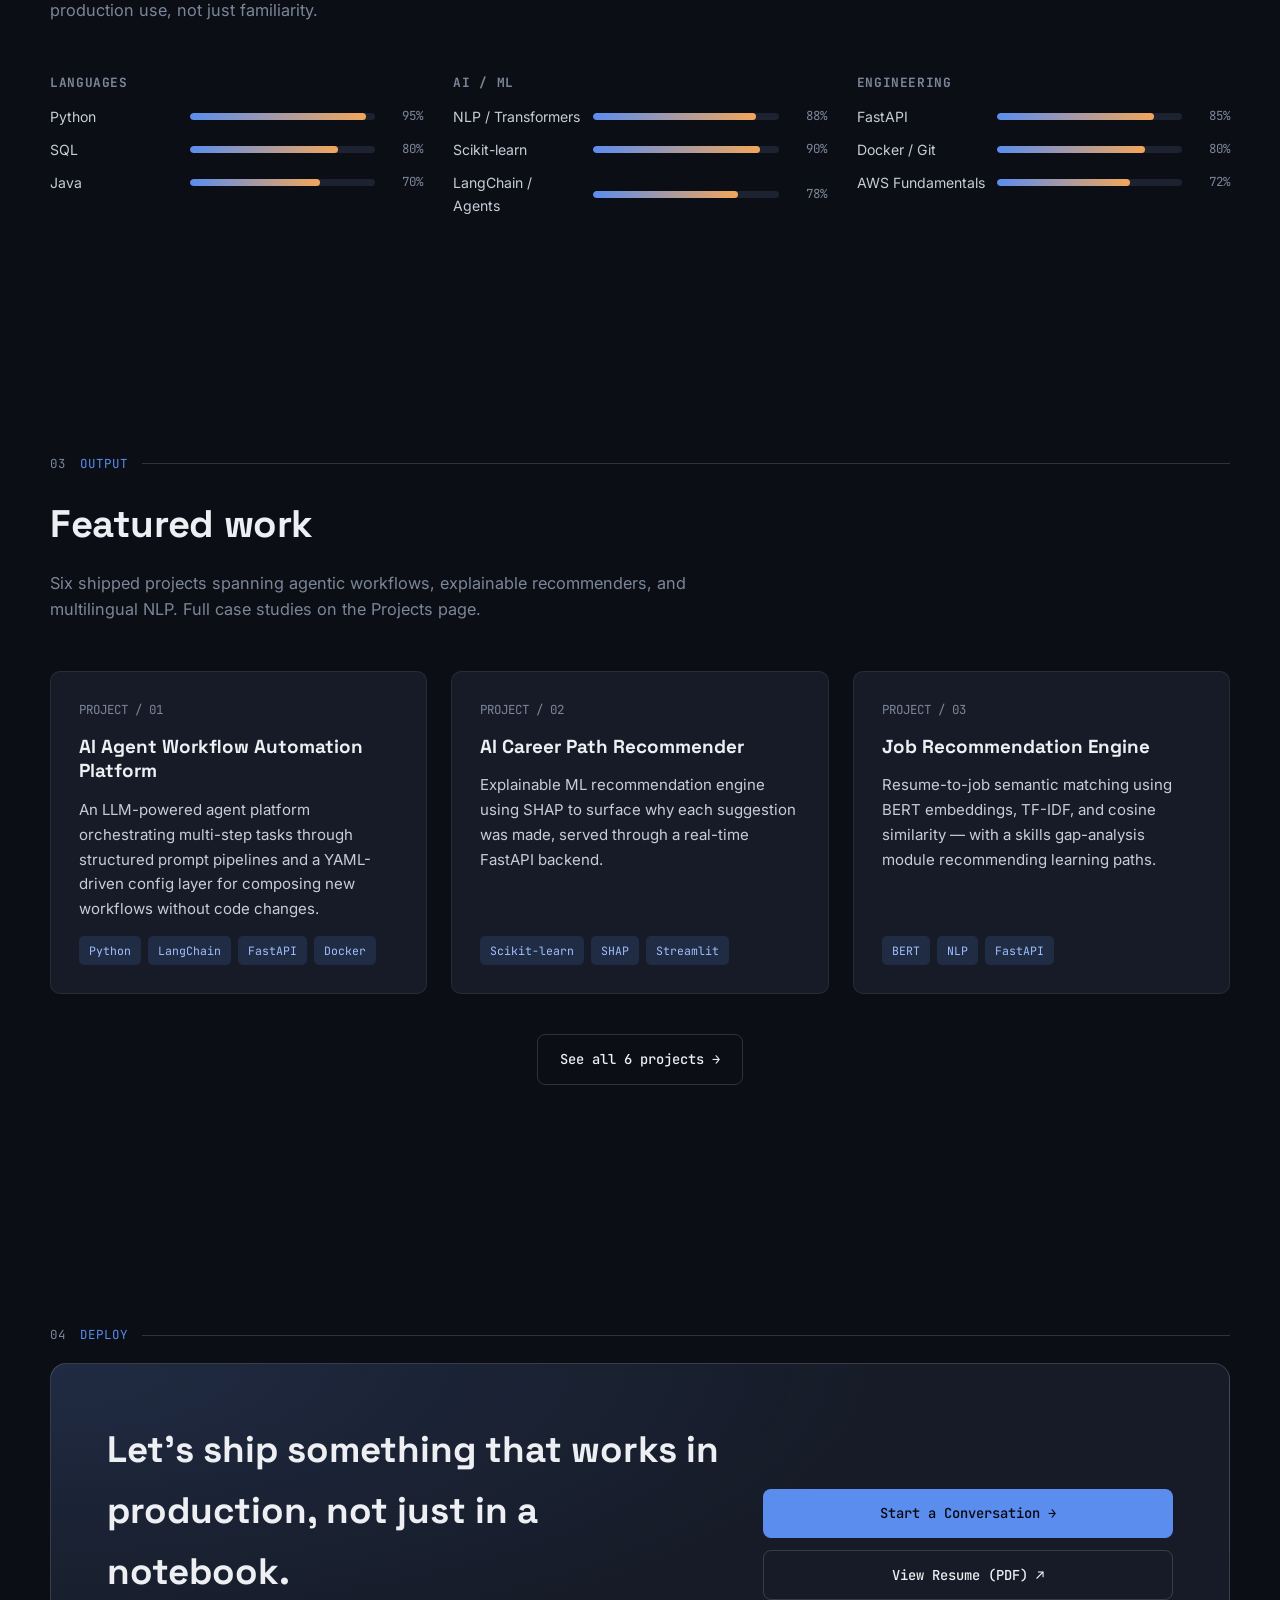
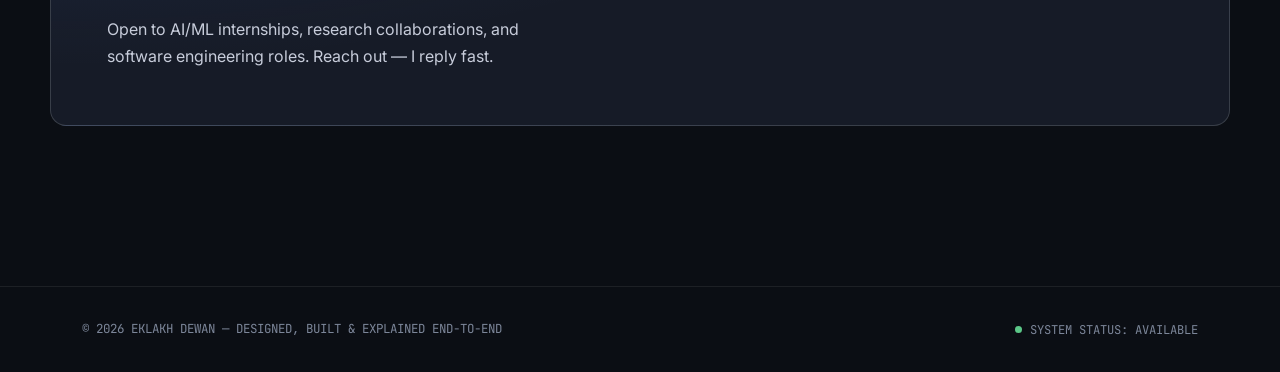
==== commit 242e09ec: "Initial commit" ====
--- a/index.html
+++ b/index.html
@@ -1,255 +1,167 @@
-<!DOCTYPE html>
-<html lang="en">
-<head>
-  <meta charset="UTF-8" />
-  <meta name="viewport" content="width=device-width, initial-scale=1.0" />
-  <title>Eklakh Dewan | Data Scientist and AI Engineer</title>
-  <link href="https://fonts.googleapis.com/css2?family=Poppins:wght@300;400;500;600;700&display=swap" rel="stylesheet">
-  <link rel="stylesheet" href="https://cdnjs.cloudflare.com/ajax/libs/font-awesome/6.5.0/css/all.min.css">
-  <link rel="stylesheet" href="style.css">
-</head>
-<body>
-  <!-- Navigation -->
-  <nav style="position: fixed; top: 0; left: 0; width: 100%; background-color: white; box-shadow: 0 2px 10px rgba(0,0,0,0.1); z-index: 1000;">
-    <div class="nav-container" style="max-width: 1200px; margin: 0 auto; padding: 1rem 2rem; display: flex; justify-content: space-between; align-items: center;">
-      <a href="#" class="logo" style="font-weight: 700; font-size: 1.5rem; color: var(--primary); text-decoration: none;">Eklakh Dewan</a>
-      <div class="nav-links" style="display: flex; gap: 1.5rem; align-items: center;">
-        <a href="#about" style="text-decoration: none; background-color: var(--primary-dark); padding: 0.4rem 0.9rem; border-radius: 25px; color: white; font-weight: 500;">About</a>
-        <a href="#experience" style="text-decoration: none; background-color: var(--primary-dark); padding: 0.4rem 0.9rem; border-radius: 25px; color: white; font-weight: 500;">Experience</a>
-        <a href="#projects" style="text-decoration: none; background-color: var(--primary-dark); padding: 0.4rem 0.9rem; border-radius: 25px; color: white; font-weight: 500;">Projects</a>
-        <a href="#contact" style="text-decoration: none; background-color: var(--primary-dark); padding: 0.4rem 0.9rem; border-radius: 25px; color: white; font-weight: 500;">Contact</a>
-        <a href="Eklakh Resume.pdf" download style="text-decoration: none; background-color: var(--primary-dark); color: white; padding: 0.4rem 0.9rem; border-radius: 25px; font-size: 0.9rem; font-weight: 500;">
-          <i class="fas fa-download"></i> Download Resume
-        </a>
-      </div>
-    </div>
-  </nav>
-
-  <!-- Header/Hero Section -->
-  <header style="background: linear-gradient(135deg, var(--primary), var(--primary-dark)); color: var(--white); padding: 6rem 2rem 4rem; text-align: center;">
-    <div class="header-content" style="display: flex; flex-direction: column; align-items: center; justify-content: center; gap: 1rem;">
-      <div class="hero-image" style="width: 280px; height: 280px; border-radius: 50%; overflow: hidden; box-shadow: 0 4px 12px rgba(0, 0, 0, 0.2);">
-        <img src="profile1.jpg" alt="Eklakh Dewan" style="width: 100%; height: 100%; object-fit: cover;">
-      </div>
-      <h1 class="fade-in" data-aos="fade-up">Eklakh Dewan</h1>
-      <p class="fade-in delay-1" data-aos="fade-up" data-aos-delay="200">Data Scientist and AI Engineer</p>
-      <div class="tagline fade-in delay-2" data-aos="fade-up" data-aos-delay="400">Transforming data into intelligent solutions</div>
-      <style>
-        .hero-section .header-content h1,
-        .hero-section .header-content p,
-        .hero-section .header-content .tagline {
-          color: white;
-        }
-      </style>
-    </div>
-  </header>
-
-  <!-- About Section -->
-  <section id="about" style="padding: 4rem 2rem; background-color: var(--light);">
-    <div class="section-title">
-      <h2>About Me</h2>
-    </div>
-    <div class="about-content" style="max-width: 1000px; margin: 0 auto; display: flex; flex-wrap: wrap; gap: 2rem; align-items: center;">
-      <div style="flex: 1 1 60%; background-color: var(--white); padding: 2rem; border-radius: 12px; box-shadow: 0 5px 15px rgba(0, 0, 0, 0.05);">
-        <p style="margin-bottom: 1rem;">
-          I'm <strong>Eklakh Dewan</strong>, a passionate Data Scientist and AI Engineer currently pursuing my B.Tech in Artificial Intelligence and Data Science at KPRIET. I specialize in building intelligent, data-driven solutions that bridge the gap between theoretical models and practical applications.
-        </p>
-        <p style="margin-bottom: 1rem;">
-          With a solid foundation in Python, machine learning, and deep learning frameworks like TensorFlow and PyTorch, I have hands-on experience in developing end-to-end AI systems—from real-time computer vision interfaces to natural language processing solutions. My technical expertise is complemented by strong analytical thinking and a results-oriented mindset.
-        </p>
-        <p style="margin-bottom: 1rem;">
-          I’ve had the privilege of interning at Flowrage Technology, where I contributed to building a scalable job recommendation system using Streamlit and AI-based analytics. I thrive on solving challenging problems, exploring cutting-edge technologies, and collaborating with teams to deliver impactful innovations.
-        </p>
-        <p>
-          Beyond academics, I continuously explore advancements in AI ethics, responsible model deployment, and GPU-accelerated computing. I’m driven by a vision to build tools that not only automate but also enhance human potential.
-        </p>
-      </div>
-    <!--   <div class="header-content" style="display: flex; flex-direction: column; align-items: center; justify-content: center; gap: 1rem;">
-        <div class="hero-image" style="width: 340px; height: 340px; border-radius: 50%; overflow: hidden; box-shadow: 0 4px 12px rgba(0, 0, 0, 0.2);">
-          <img src="profile.jpg" alt="Eklakh Dewan" style="width: 100%; height: 100%; object-fit: cover;">
-        </div>-->
-      </div>
-    </div>
-  </section>
-
-  <!-- Skills Section -->
-  <section id="skills" style="padding: 4rem 2rem; background-color: var(--light);">
-    <div class="section-title">
-      <h2>Skills</h2>
-    </div>
-    <div class="skills-grid" style="display: grid; grid-template-columns: repeat(auto-fit, minmax(250px, 1fr)); gap: 2rem;">
-      <div class="skills-box">
-        <h3 class="skills-subheading">Programming & Development</h3>
-        <ul class="skills-list">
-          <li><i class="fas fa-code"></i> Python</li>
-          <li><i class="fas fa-code"></i> Java</li>
-          <li><i class="fas fa-code"></i> C++</li>
-          <li><i class="fas fa-database"></i> SQL (MySQL)</li>
-        </ul>
-      </div>
-      <div class="skills-box">
-        <h3 class="skills-subheading">AI & Machine Learning</h3>
-        <ul class="skills-list">
-          <li><i class="fas fa-robot"></i> Machine Learning</li>
-          <li><i class="fas fa-brain"></i> Deep Learning</li>
-          <li><i class="fas fa-cogs"></i> TensorFlow</li>
-          <li><i class="fas fa-microchip"></i> PyTorch</li>
-          <li><i class="fas fa-language"></i> Natural Language Processing</li>
-          <li><i class="fas fa-code-branch"></i> AI Model Integration</li>
-          <li><i class="fas fa-eye"></i> Computer Vision (OpenCV, MediaPipe)</li>
-        </ul>
-      </div>
-      <div class="skills-box">
-        <h3 class="skills-subheading">Data Science & Visualization</h3>
-        <ul class="skills-list">
-          <li><i class="fas fa-chart-line"></i> Data Analysis (Pandas, NumPy)</li>
-          <li><i class="fas fa-chart-bar"></i> Visualization (Matplotlib, Seaborn, Streamlit)</li>
-          <li><i class="fas fa-project-diagram"></i> Linear Regression & Clustering</li>
-        </ul>
-      </div>
-      <div class="skills-box">
-        <h3 class="skills-subheading">Other Technical Skills</h3>
-        <ul class="skills-list">
-          <li><i class="fas fa-bolt"></i> CUDA Programming (3D Convolution, GPU)</li>
-          <li><i class="fas fa-link"></i> API Integration</li>
-          <li><i class="fab fa-git-alt"></i> Version Control (Git)</li>
-        </ul>
-      </div>
-    </div>
-  </section>
-
-  <!-- Experience Section -->
-  <section id="experience" style="padding: 4rem 2rem; background-color: var(--light);">
-    <div class="section-title">
-      <h2>Professional Experience</h2>
-    </div>
-    <div class="experience-grid" style="display: flex; flex-wrap: wrap; gap: 2rem;">
-      <div class="experience-card" style="flex: 1; min-width: 280px; background-color: var(--white); padding: 1.5rem; border-radius: 12px; box-shadow: 0 5px 15px rgba(0, 0, 0, 0.05);">
-        <h3 style="color: var(--primary); margin-bottom: 0.5rem;">AI Engineer Intern</h3>
-        <p style="font-weight: bold; color: var(--gray); margin-bottom: 0.5rem;">Flowrage Technology, Nepal (Remote)</p>
-        <p style="font-size: 0.9rem; color: var(--gray); margin-bottom: 1rem;">Jan 2025-Feb 2025</p>
-        <ul style="padding-left: 1.2rem; color: var(--dark); font-size: 0.95rem;">
-          <li>Developed a job recommendation dashboard using Streamlit</li>
-          <li>Integrated multiple APIs and AI models</li>
-          <li>Improved algorithm accuracy by 22%</li>
-          <li>Mentored by Sushant Karn, Co-founder and Admin Head</li>
-        </ul>
-      </div>
-    </div>
-  </section>
-
-  <!-- Projects Section -->
-  <section id="projects" style="padding: 4rem 2rem; background-color: var(--light);">
-    <div class="section-title">
-      <h2>Featured Projects</h2>
-    </div>
-    <div class="projects-grid" style="display: flex; flex-wrap: wrap; justify-content: space-between; gap: 2rem;">
-      <div class="project-card" style="flex: 1; min-width: 280px; background-color: var(--white); border-radius: 12px; box-shadow: 0 5px 15px rgba(0,0,0,0.05); overflow: hidden;">
-        <img src="job.jpg" alt="Job Recommendation System" style="width: 100%; height: 200px; object-fit: cover;">
-        <div class="project-info" style="padding: 1rem;">
-          <h3 class="project-title">Job Recommendation System</h3>
-          <p>Analyzes resume PDFs and suggests optimal job matches using NLP and cosine similarity.</p>
-          <div class="project-tech">
-            <span class="tech-tag">Python</span>
-            <span class="tech-tag">NLP</span>
-            <span class="tech-tag">Streamlit</span>
-            <span class="tech-tag">Scikit-learn</span>
-          </div>
-        </div>
-      </div>
-
-      <div class="project-card" style="flex: 1; min-width: 280px; background-color: var(--white); border-radius: 12px; box-shadow: 0 5px 15px rgba(0,0,0,0.05); overflow: hidden;">
-        <img src="motion.png" alt="Gesture-based Laptop Control" style="width: 100%; height: 200px; object-fit: cover;">
-        <div class="project-info" style="padding: 1rem;">
-          <h3 class="project-title">Gesture-based Laptop Control</h3>
-          <p>Control laptop using hand gestures via webcam using OpenCV and MediaPipe.</p>
-          <div class="project-tech">
-            <span class="tech-tag">Python</span>
-            <span class="tech-tag">OpenCV</span>
-            <span class="tech-tag">MediaPipe</span>
-            <span class="tech-tag">PyAutoGUI</span>
-          </div>
-        </div>
-      </div>
-
-      <div class="project-card" style="flex: 1; min-width: 280px; background-color: var(--white); border-radius: 12px; box-shadow: 0 5px 15px rgba(0,0,0,0.05); overflow: hidden;">
-        <img src="Career.avif" alt="Career Path Recommendation" style="width: 100%; height: 200px; object-fit: cover;">
-        <div class="project-info" style="padding: 1rem;">
-          <h3 class="project-title">Career Path Recommendation</h3>
-          <p>AI system recommends careers based on skills, financial background, and personality.</p>
-          <div class="project-tech">
-            <span class="tech-tag">Python</span>
-            <span class="tech-tag">Machine Learning</span>
-            <span class="tech-tag">Flask</span>
-            <span class="tech-tag">Pandas</span>
-          </div>
-        </div>
-      </div>
-    </div>
-  </section>
-
-<!-- Contact Section -->
-    <section id="contact" style="padding: 4rem 2rem; background-color: #f9f9f9;">
-        <div class="section-title" style="text-align: center; margin-bottom: 2rem;">
-        <h2 style="font-size: 2rem; font-weight: 700;">Get In Touch</h2>
-        </div>
-    
-        <!-- Contact Links -->
-        <div class="contact-nav-links" style="display: flex; justify-content: center; flex-wrap: wrap; gap: 1.2rem; margin-bottom: 3rem;">
-        <a href="mailto:eklakhdewanofficial@gmail.com" style="text-decoration: none; background-color: var(--primary-dark); padding: 0.6rem 1.2rem; border-radius: 25px; color: white; font-weight: 500; display: flex; align-items: center; gap: 0.5rem;">
-            <i class="fas fa-envelope"></i> Email Me
-        </a>
-        <a href="https://www.linkedin.com/in/eklakh-dewan-3ba34b2a2/" target="_blank" style="text-decoration: none; background-color: var(--primary-dark); padding: 0.6rem 1.2rem; border-radius: 25px; color: white; font-weight: 500; display: flex; align-items: center; gap: 0.5rem;">
-            <i class="fab fa-linkedin-in"></i> LinkedIn
-        </a>
-        <a href="https://github.com/Eklakh-Dewan/Work" target="_blank" style="text-decoration: none; background-color: var(--primary-dark); padding: 0.6rem 1.2rem; border-radius: 25px; color: white; font-weight: 500; display: flex; align-items: center; gap: 0.5rem;">
-            <i class="fab fa-github"></i> GitHub
-        </a>
-        </div>
-    
-        <!-- Contact Form -->
-        <div class="contact-form" style="max-width: 600px; margin: 0 auto;">
-        <form>
-            <div style="margin-bottom: 1rem;">
-            <label for="name" style="display: block; font-weight: 600; margin-bottom: 0.5rem;">Name</label>
-            <input type="text" id="name" required style="width: 100%; padding: 0.7rem; border-radius: 8px; border: 1px solid #ccc;">
-            </div>
-            <div style="margin-bottom: 1rem;">
-            <label for="email" style="display: block; font-weight: 600; margin-bottom: 0.5rem;">Email</label>
-            <input type="email" id="email" required style="width: 100%; padding: 0.7rem; border-radius: 8px; border: 1px solid #ccc;">
-            </div>
-            <div style="margin-bottom: 1.5rem;">
-            <label for="message" style="display: block; font-weight: 600; margin-bottom: 0.5rem;">Message</label>
-            <textarea id="message" rows="5" required style="width: 100%; padding: 0.7rem; border-radius: 8px; border: 1px solid #ccc;"></textarea>
-            </div>
-            <button type="submit" style="background-color: var(--primary-dark); color: white; padding: 0.6rem 1.2rem; border: none; border-radius: 25px; font-weight: 500; cursor: pointer;">
-            Send Message <i class="fas fa-paper-plane"></i>
-            </button>
-        </form>
-        </div>
-    </section>
-    
-
-  <!-- Footer -->
-  <footer style="background-color: #263238; color: white; padding: 2rem 1rem; text-align: center;">
-    <div class="footer-content" style="max-width: 800px; margin: 0 auto;">
-      <h3 style="font-size: 1.5rem; font-weight: 700;">Eklakh Dewan</h3>
-      <p style="margin: 0.5rem 0 1rem; font-size: 1rem;">Data Scientist | AI Engineer</p>
-      <!-- 
-      <div class="social-links" style="display: flex; justify-content: center; gap: 1.5rem; margin-bottom: 1rem;">
-        <a href="https://www.linkedin.com/in/eklakh-dewan-3ba34b2a2/" target="_blank" class="social-link" style="color: white; font-size: 1.5rem;">
-          <i class="fab fa-linkedin-in"></i>
-        </a>
-        <a href="https://github.com/Eklakh-Dewan" target="_blank" class="social-link" style="color: white; font-size: 1.5rem;">
-          <i class="fab fa-github"></i>
-        </a>
-      </div> -->
-  
-      <p style="font-size: 0.9rem; color: #ccc;">© 2025 Eklakh Dewan. All rights reserved.</p>
-    </div>
-  </footer>
-  
-
-  <script src="script.js"></script>
-</body>
-</html>
+<!DOCTYPE html>
+<html lang="en">
+<head>
+<meta charset="UTF-8"/>
+<meta name="viewport" content="width=device-width, initial-scale=1.0"/>
+<meta name="description" content="Eklakh Dewan — AI Engineer building agentic systems, NLP pipelines, and explainable ML. B.Tech AI & Data Science, KPRIET."/>
+<title>Eklakh Dewan — AI Engineer</title>
+<link rel="stylesheet" href="style.css"/>
+<link rel="preconnect" href="https://fonts.googleapis.com">
+</head>
+<body>
+
+<nav class="nav">
+  <div class="nav-inner">
+    <a href="index.html" class="brand"><span class="brand-dot"></span>eklakh.dewan</a>
+    <ul class="nav-links" id="navLinks">
+      <li><a href="index.html" class="active">Home</a></li>
+      <li><a href="about.html">about</a></li>
+      <li><a href="projects.html">projects</a></li>
+      <li><a href="contact.html">contact</a></li>
+    </ul>
+    <button class="nav-toggle" id="navToggle" aria-label="Toggle navigation"><span></span><span></span><span></span></button>
+    <a href="https://drive.google.com/file/d/1AnkPW0jqdqRUwSJReCvHOcT-m_KYwCdm/view?usp=sharing" class="nav-cta" target="_blank" rel="noopener">↓ resume.pdf</a>
+  </div>
+</nav>
+
+<main>
+
+  <!-- ============ HERO ============ -->
+  <section class="hero wrap">
+    <div class="hero-grid">
+      <div class="reveal">
+        <div class="kicker"><span class="blink"></span>STATUS: OPEN_TO_OPPORTUNITIES</div>
+        <div class="hero-name">
+          <span class="hn-name">Eklakh Dewan</span>
+          <span class="hn-tag">AI Engineer / Data Scientist</span>
+        </div>
+        <h1>Building AI that <span class="accent">explains itself.</span></h1>
+        <p class="hero-lead">
+          <strong>AI Engineer & Data Science undergraduate</strong> at KPRIET, shipping end-to-end ML systems —
+          from FastAPI inference services to agentic LLM workflows — with explainability and reliability
+          treated as first-class requirements, not afterthoughts.
+        </p>
+        <div class="hero-actions">
+          <a href="projects.html" class="btn btn-solid">View Projects →</a>
+          <a href="contact.html" class="btn btn-outline">Get in Touch</a>
+        </div>
+        <div class="hero-stats">
+          <div class="hstat"><span class="v">NLP</span><span class="l">Core Focus</span></div>
+          <div class="hstat"><span class="v">6+</span><span class="l">Shipped Projects</span></div>
+          <div class="hstat"><span class="v">3</span><span class="l">Certifications Live</span></div>
+          <div class="hstat"><span class="v">2027</span><span class="l">Graduating</span></div>
+        </div>
+      </div>
+
+      <div class="reveal">
+        <div class="trace-card">
+          <div class="trace-head">
+            <span class="trace-dot r"></span><span class="trace-dot y"></span><span class="trace-dot g"></span>
+            <span class="trace-name">inference_trace.json</span>
+          </div>
+          <div class="trace-body" id="traceBody"><!-- typed by JS --></div>
+        </div>
+      </div>
+    </div>
+  </section>
+
+  <!-- ============ 01 INPUT — quick summary ============ -->
+  <section class="stage wrap" id="input">
+    <div class="stage-label"><span class="num">01</span> INPUT</div>
+    <h2 class="stage-title">A B.Tech engineer who treats ML like software, not a notebook experiment.</h2>
+    <p class="stage-sub">
+      Specializing in NLP, agentic LLM workflows, and explainable ML — with hands-on production experience
+      across data pipelines, REST APIs, and deployment. Full profile and education on the
+      <a href="about.html" style="color:var(--signal); text-decoration:underline; text-decoration-color:var(--signal-dim)">About page →</a>
+    </p>
+  </section>
+
+  <!-- ============ 02 PROCESS — featured stack ============ -->
+  <section class="stage stage--tight wrap" id="process">
+    <div class="stage-label"><span class="num">02</span> PROCESS</div>
+    <h2 class="stage-title">Core stack</h2>
+    <p class="stage-sub">The tools this work actually runs on — confidence reflects depth of hands-on production use, not just familiarity.</p>
+
+    <div class="about-grid" style="grid-template-columns:1fr 1fr 1fr; gap:30px">
+      <div class="skill-block">
+        <h4>Languages</h4>
+        <div class="bar-row"><span class="bar-label">Python</span><div class="bar-track"><div class="bar-fill" data-pct="95"></div></div><span class="bar-pct">95%</span></div>
+        <div class="bar-row"><span class="bar-label">SQL</span><div class="bar-track"><div class="bar-fill" data-pct="80"></div></div><span class="bar-pct">80%</span></div>
+        <div class="bar-row"><span class="bar-label">Java</span><div class="bar-track"><div class="bar-fill" data-pct="70"></div></div><span class="bar-pct">70%</span></div>
+      </div>
+      <div class="skill-block">
+        <h4>AI / ML</h4>
+        <div class="bar-row"><span class="bar-label">NLP / Transformers</span><div class="bar-track"><div class="bar-fill" data-pct="88"></div></div><span class="bar-pct">88%</span></div>
+        <div class="bar-row"><span class="bar-label">Scikit-learn</span><div class="bar-track"><div class="bar-fill" data-pct="90"></div></div><span class="bar-pct">90%</span></div>
+        <div class="bar-row"><span class="bar-label">LangChain / Agents</span><div class="bar-track"><div class="bar-fill" data-pct="78"></div></div><span class="bar-pct">78%</span></div>
+      </div>
+      <div class="skill-block">
+        <h4>Engineering</h4>
+        <div class="bar-row"><span class="bar-label">FastAPI</span><div class="bar-track"><div class="bar-fill" data-pct="85"></div></div><span class="bar-pct">85%</span></div>
+        <div class="bar-row"><span class="bar-label">Docker / Git</span><div class="bar-track"><div class="bar-fill" data-pct="80"></div></div><span class="bar-pct">80%</span></div>
+        <div class="bar-row"><span class="bar-label">AWS Fundamentals</span><div class="bar-track"><div class="bar-fill" data-pct="72"></div></div><span class="bar-pct">72%</span></div>
+      </div>
+    </div>
+  </section>
+
+  <!-- ============ 03 OUTPUT — featured projects preview ============ -->
+  <section class="stage wrap" id="output">
+    <div class="stage-label"><span class="num">03</span> OUTPUT</div>
+    <h2 class="stage-title">Featured work</h2>
+    <p class="stage-sub">Six shipped projects spanning agentic workflows, explainable recommenders, and multilingual NLP. Full case studies on the Projects page.</p>
+
+    <div class="proj-grid">
+      <article class="proj-card">
+        <div class="proj-top"><span class="proj-idx">PROJECT / 01</span></div>
+        <h3>AI Agent Workflow Automation Platform</h3>
+        <p>An LLM-powered agent platform orchestrating multi-step tasks through structured prompt pipelines and a YAML-driven config layer for composing new workflows without code changes.</p>
+        <div class="proj-tags"><span>Python</span><span>LangChain</span><span>FastAPI</span><span>Docker</span></div>
+      </article>
+
+      <article class="proj-card">
+        <div class="proj-top"><span class="proj-idx">PROJECT / 02</span></div>
+        <h3>AI Career Path Recommender</h3>
+        <p>Explainable ML recommendation engine using SHAP to surface why each suggestion was made, served through a real-time FastAPI backend.</p>
+        <div class="proj-tags"><span>Scikit-learn</span><span>SHAP</span><span>Streamlit</span></div>
+      </article>
+
+      <article class="proj-card">
+        <div class="proj-top"><span class="proj-idx">PROJECT / 03</span></div>
+        <h3>Job Recommendation Engine</h3>
+        <p>Resume-to-job semantic matching using BERT embeddings, TF-IDF, and cosine similarity — with a skills gap-analysis module recommending learning paths.</p>
+        <div class="proj-tags"><span>BERT</span><span>NLP</span><span>FastAPI</span></div>
+      </article>
+    </div>
+
+    <div style="text-align:center; margin-top:40px">
+      <a href="projects.html" class="btn btn-outline">See all 6 projects →</a>
+    </div>
+  </section>
+
+  <!-- ============ 04 DEPLOY — CTA ============ -->
+  <section class="stage wrap" id="deploy">
+    <div class="stage-label"><span class="num">04</span> DEPLOY</div>
+    <div class="deploy">
+      <div>
+        <h2>Let's ship something that works in production, not just in a notebook.</h2>
+        <p>Open to AI/ML internships, research collaborations, and software engineering roles. Reach out — I reply fast.</p>
+      </div>
+      <div class="deploy-actions">
+        <a href="contact.html" class="btn btn-solid" style="justify-content:center">Start a Conversation →</a>
+        <a href="https://drive.google.com/file/d/1AnkPW0jqdqRUwSJReCvHOcT-m_KYwCdm/view?usp=sharing" class="btn btn-outline" style="justify-content:center" target="_blank" rel="noopener">View Resume (PDF) ↗</a>
+      </div>
+    </div>
+  </section>
+
+</main>
+
+<footer>
+  <div class="footer-inner">
+    <p>© 2026 EKLAKH DEWAN — DESIGNED, BUILT & EXPLAINED END-TO-END</p>
+    <div class="footer-status"><span class="dot"></span>SYSTEM STATUS: AVAILABLE</div>
+  </div>
+</footer>
+
+<script src="script.js"></script>
+</body>
+</html>
--- a/style.css
+++ b/style.css
@@ -1,443 +1,368 @@
-:root {
-    --primary: #5e35b1;
-    --primary-dark: #4527a0;
-    --secondary: #26c6da;
-    --dark: #263238;
-    --light: #f5f5f5;
-    --gray: #607d8b;
-    --success: #66bb6a;
-  }
-  
-  * {
-    margin: 0;
-    padding: 0;
-    box-sizing: border-box;
-  }
-  
-  body {
-    font-family: 'Poppins', sans-serif;
-    background-color: var(--light);
-    color: var(--dark);
-    line-height: 1.6;
-    overflow-x: hidden;
-  }
-  
-  /* Header with animated gradient */
-  header {
-    background: linear-gradient(135deg, var(--primary), var(--primary));
-    color: rgba(255, 255, 255, 0.985);
-    padding: 5rem 2rem;
-    text-align: center;
-    position: relative;
-    overflow: hidden;
-    box-shadow: 0 4px 12px rgba(238, 236, 236, 0.1);
-  }
-  
-  header::before {
-    content: '';
-    position: absolute;
-    top: -50%;
-    left: -50%;
-    width: 200%;
-    height: 200%;
-    background: radial-gradient(circle, rgba(255,255,255,0.1) 0%, rgba(255,255,255,0) 70%);
-    animation: pulse 15s infinite linear;
-  }
-  
-  @keyframes pulse {
-    0% { transform: rotate(0deg); }
-    100% { transform: rotate(360deg); }
-  }
-  
-  .header-content {
-    position: relative;
-    z-index: 2;
-    max-width: 800px;
-    margin: 0 auto;
-  }
-  
-  header h1 {
-    font-size: 3rem;
-    margin-bottom: 0.5rem;
-    font-weight: 700;
-    letter-spacing: 1px;
-  }
-  
-  header p {
-    font-size: 1.3rem;
-    opacity: 0.9;
-    margin-bottom: 2rem;
-  }
-  
-  .tagline {
-    display: inline-block;
-    background: rgba(255,255,255,0.15);
-    padding: 0.5rem 1rem;
-    border-radius: 50px;
-    font-size: 1rem;
-    margin-top: 1rem;
-    backdrop-filter: blur(5px);
-  }
-  
-  /* Navigation */
-  nav {
-    position: fixed;
-    top: 0;
-    left: 0;
-    width: 100%;
-    background: rgba(255,255,255,0.95);
-    box-shadow: 0 2px 10px rgba(0,0,0,0.1);
-    z-index: 1000;
-    backdrop-filter: blur(5px);
-  }
-  
-  .nav-container {
-    display: flex;
-    justify-content: space-between;
-    align-items: center;
-    max-width: 1200px;
-    margin: 0 auto;
-    padding: 1rem 2rem;
-  }
-  
-  .logo {
-    font-weight: 700;
-    color: var(--primary);
-    font-size: 1.5rem;
-    text-decoration: none;
-  }
-  
-  .nav-links {
-    display: flex;
-    gap: 2rem;
-  }
-  
-  .nav-links a {
-    color: var(--dark);
-    text-decoration: none;
-    font-weight: 500;
-    transition: color 0.3s;
-    position: relative;
-  }
-  
-  .nav-links a:hover {
-    color: var(--primary);
-  }
-  
-  .nav-links a::after {
-    content: '';
-    position: absolute;
-    bottom: -5px;
-    left: 0;
-    width: 0;
-    height: 2px;
-    background: var(--primary);
-    transition: width 0.3s;
-  }
-  
-  .nav-links a:hover::after {
-    width: 100%;
-  }
-  
-  /* Main content sections */
-  section {
-    padding: 5rem 2rem;
-    max-width: 1200px;
-    margin: 0 auto;
-  }
-  
-  .section-title {
-    text-align: center;
-    margin-bottom: 3rem;
-    position: relative;
-  }
-  
-  .section-title h2 {
-    font-size: 2.5rem;
-    color: var(--primary);
-    display: inline-block;
-    position: relative;
-  }
-  
-  .section-title h2::after {
-    content: '';
-    position: absolute;
-    bottom: -10px;
-    left: 50%;
-    transform: translateX(-50%);
-    width: 80px;
-    height: 4px;
-    background: var(--secondary);
-    border-radius: 2px;
-  }
-  
-  /* Skills Section */
-  .skills-box {
-    background-color: var(--white);
-    padding: 1.5rem;
-    border-radius: 12px;
-    box-shadow: 0 5px 15px rgba(0, 0, 0, 0.05);
-  }
-  
-  .skills-subheading {
-    font-size: 1.2rem;
-    color: var(--primary);
-    margin-bottom: 1rem;
-  }
-  
-  .skills-list {
-    list-style: none;
-    padding-left: 0;
-  }
-  
-  .skills-list li {
-    margin: 0.5rem 0;
-    font-size: 0.95rem;
-    color: var(--gray);
-    display: flex;
-    align-items: center;
-    gap: 10px;
-  }
-  
-  .skills-list i {
-    color: var(--primary);
-  }
-  
-  /* Projects section */
-  .projects-grid {
-    display: grid;
-    grid-template-columns: repeat(auto-fill, minmax(350px, 1fr));
-    gap: 2rem;
-  }
-  
-  .project-card {
-    background: white;
-    border-radius: 10px;
-    overflow: hidden;
-    box-shadow: 0 5px 15px rgba(0,0,0,0.05);
-    transition: transform 0.3s, box-shadow 0.3s;
-  }
-  
-  .project-card:hover {
-    transform: translateY(-10px);
-    box-shadow: 0 15px 30px rgba(0,0,0,0.1);
-  }
-  
-  .project-info {
-    padding: 1.5rem;
-  }
-  
-  .project-title {
-    font-size: 1.3rem;
-    margin-bottom: 0.5rem;
-    color: var(--primary);
-  }
-  
-  .project-tech {
-    display: flex;
-    flex-wrap: wrap;
-    gap: 0.5rem;
-    margin: 1rem 0;
-  }
-  
-  .tech-tag {
-    background: var(--light);
-    color: var(--primary);
-    padding: 0.3rem 0.8rem;
-    border-radius: 50px;
-    font-size: 0.8rem;
-    font-weight: 500;
-  }
-  
-  /* Contact section */
-  .contact-container {
-    display: grid;
-    grid-template-columns: repeat(auto-fit, minmax(300px, 1fr));
-    gap: 3rem;
-  }
-  
-  .contact-info {
-    display: flex;
-    flex-direction: column;
-    gap: 1.5rem;
-  }
-  
-  .contact-card {
-    display: flex;
-    align-items: center;
-    gap: 1rem;
-    background: white;
-    padding: 1.5rem;
-    border-radius: 10px;
-    box-shadow: 0 5px 15px rgba(0,0,0,0.05);
-    transition: transform 0.3s;
-  }
-  
-  .contact-card:hover {
-    transform: translateY(-5px);
-  }
-  
-  .contact-icon {
-    width: 50px;
-    height: 50px;
-    background: var(--primary);
-    color: white;
-    border-radius: 50%;
-    display: flex;
-    align-items: center;
-    justify-content: center;
-    font-size: 1.2rem;
-  }
-  
-  .contact-form {
-    background: white;
-    padding: 2rem;
-    border-radius: 10px;
-    box-shadow: 0 5px 15px rgba(0,0,0,0.05);
-  }
-  
-  .form-group {
-    margin-bottom: 1.5rem;
-  }
-  
-  .form-group label {
-    display: block;
-    margin-bottom: 0.5rem;
-    font-weight: 500;
-  }
-  
-  .form-control {
-    width: 100%;
-    padding: 0.8rem 1rem;
-    border: 1px solid #ddd;
-    border-radius: 5px;
-    font-family: 'Poppins', sans-serif;
-    transition: border-color 0.3s;
-  }
-  
-  .form-control:focus {
-    outline: none;
-    border-color: var(--primary);
-  }
-  
-  textarea.form-control {
-    min-height: 150px;
-    resize: vertical;
-  }
-  
-  .btn {
-    display: inline-block;
-    background: var(--primary);
-    color: white;
-    padding: 0.8rem 2rem;
-    border: none;
-    border-radius: 50px;
-    font-family: 'Poppins', sans-serif;
-    font-weight: 500;
-    cursor: pointer;
-    transition: background 0.3s, transform 0.3s;
-  }
-  
-  .btn:hover {
-    background: var(--primary-dark);
-    transform: translateY(-2px);
-  }
-  
-  /* Footer */
-  footer {
-    background: var(--dark);
-    color: white;
-    text-align: center;
-    padding: 3rem 2rem;
-  }
-  
-  .footer-content {
-    max-width: 800px;
-    margin: 0 auto;
-  }
-  
-  .social-links {
-    display: flex;
-    justify-content: center;
-    gap: 1.5rem;
-    margin: 2rem 0;
-  }
-  
-  .social-link {
-    display: flex;
-    align-items: center;
-    justify-content: center;
-    width: 40px;
-    height: 40px;
-    background: rgba(255,255,255,0.1);
-    color: white;
-    border-radius: 50%;
-    transition: background 0.3s, transform 0.3s;
-  }
-  
-  .social-link:hover {
-    background: var(--primary);
-    transform: translateY(-3px);
-  }
-  
-  .copyright {
-    opacity: 0.7;
-    font-size: 0.9rem;
-  }
-  
-  /* Animations */
-  @keyframes fadeIn {
-    from { opacity: 0; transform: translateY(40px); }
-    to { opacity: 1; transform: translateY(0); }
-  }
-  
-  .fade-in {
-    opacity: 0;
-    animation: fadeIn 1s ease-in-out forwards;
-    color: #fefefe; /* 👈 Add this line */
-  }
-  .fade-inn{
-    opacity: 0;
-    animation: fadeIn 1s ease-in-out forwards;
-    color: var(--primary-dark); /* 👈 Add this line */
-  }
-  
-  .delay-1 { animation-delay: 0.2s; }
-  .delay-2 { animation-delay: 0.4s; }
-  .delay-3 { animation-delay: 0.6s; }
-  .delay-4 { animation-delay: 0.8s; }
-  
-  /* Responsive design */
-  @media (max-width: 992px) {
-    .about-content {
-      grid-template-columns: 1fr;
-    }
-    
-    .profile-image {
-      max-width: 400px;
-      margin: 0 auto;
-    }
-  }
-  
-  @media (max-width: 768px) {
-    header h1 {
-      font-size: 2.5rem;
-    }
-    
-    header p {
-      font-size: 1.1rem;
-    }
-    
-    .nav-container {
-      flex-direction: column;
-      gap: 1rem;
-    }
-    
-    .nav-links {
-      gap: 1rem;
-    }
-    
-    .projects-grid {
-      grid-template-columns: 1fr;
-    }
-  }+/* =================================================================
+   EKLAKH DEWAN — PORTFOLIO DESIGN SYSTEM
+   Concept: an ML inference trace — data resolving into output.
+   ================================================================= */
+
+@import url('https://fonts.googleapis.com/css2?family=Space+Grotesk:wght@500;600;700&family=Inter:wght@400;500;600;700&family=JetBrains+Mono:wght@400;500&display=swap');
+
+:root{
+  /* ---- color tokens ---- */
+  --ink:        #0B0E14;
+  --surface:    #11151F;
+  --card:       #161B27;
+  --card-hi:    #1C2230;
+  --paper:      #EDEFF3;
+  --paper-dim:  #C7CCDA;
+  --muted:      #7C8699;
+  --signal:     #5B8DEF;
+  --signal-dim: rgba(91,141,239,0.14);
+  --amber:      #F2A65A;
+  --amber-dim:  rgba(242,166,90,0.14);
+  --line:       rgba(237,239,243,0.08);
+  --line-strong:rgba(237,239,243,0.16);
+
+  /* ---- type ---- */
+  --display: 'Space Grotesk', sans-serif;
+  --body:    'Inter', sans-serif;
+  --mono:    'JetBrains Mono', monospace;
+
+  --radius: 10px;
+  --max-w: 1180px;
+}
+
+*{margin:0;padding:0;box-sizing:border-box}
+html{scroll-behavior:smooth}
+body{
+  background:var(--ink);
+  color:var(--paper);
+  font-family:var(--body);
+  line-height:1.65;
+  -webkit-font-smoothing:antialiased;
+  overflow-x:hidden;
+}
+
+/* faint pipeline grid backdrop */
+body::before{
+  content:'';
+  position:fixed; inset:0;
+  background-image:
+    linear-gradient(var(--line) 1px, transparent 1px),
+    linear-gradient(90deg, var(--line) 1px, transparent 1px);
+  background-size:64px 64px;
+  mask-image:radial-gradient(ellipse 80% 50% at 50% 0%, black 0%, transparent 70%);
+  pointer-events:none;
+  z-index:0;
+  opacity:0.5;
+}
+
+a{color:inherit;text-decoration:none}
+ul{list-style:none}
+img{max-width:100%;display:block}
+section{position:relative;z-index:1}
+
+::selection{background:var(--signal-dim);color:var(--paper)}
+
+/* focus visibility */
+a:focus-visible, button:focus-visible, input:focus-visible, textarea:focus-visible{
+  outline:2px solid var(--signal);
+  outline-offset:3px;
+  border-radius:4px;
+}
+
+@media (prefers-reduced-motion: reduce){
+  *{animation-duration:0.01ms !important; animation-iteration-count:1 !important; transition-duration:0.01ms !important; scroll-behavior:auto !important}
+}
+
+/* =================== LAYOUT SHELLS =================== */
+.wrap{max-width:var(--max-w); margin:0 auto; padding:0 32px}
+.stage{padding:120px 0}
+.stage--tight{padding:80px 0}
+
+.stage-label{
+  display:flex; align-items:center; gap:14px;
+  font-family:var(--mono); font-size:0.78rem; letter-spacing:0.08em;
+  color:var(--signal); text-transform:uppercase; margin-bottom:18px;
+}
+.stage-label .num{color:var(--muted)}
+.stage-label::after{
+  content:''; flex:1; height:1px; background:var(--line-strong);
+}
+
+.stage-title{
+  font-family:var(--display); font-weight:700;
+  font-size:clamp(1.8rem, 3vw, 2.5rem);
+  letter-spacing:-0.01em;
+  margin-bottom:14px;
+  color:var(--paper);
+}
+.stage-sub{
+  color:var(--muted); max-width:640px; font-size:1.02rem; margin-bottom:48px;
+}
+
+/* =================== NAV =================== */
+.nav{
+  position:sticky; top:0; z-index:100;
+  backdrop-filter:blur(14px) saturate(140%);
+  background:rgba(11,14,20,0.78);
+  border-bottom:1px solid var(--line);
+}
+.nav-inner{
+  max-width:var(--max-w); margin:0 auto; padding:18px 32px;
+  display:flex; align-items:center; justify-content:space-between;
+}
+.brand{
+  font-family:var(--display); font-weight:700; font-size:1.05rem;
+  display:flex; align-items:center; gap:10px;
+}
+.brand-dot{
+  width:9px; height:9px; border-radius:50%; background:var(--amber);
+  box-shadow:0 0 0 4px var(--amber-dim);
+  animation:pulse 2.4s ease-in-out infinite;
+}
+@keyframes pulse{0%,100%{opacity:1}50%{opacity:0.45}}
+
+.nav-links{display:flex; gap:6px; align-items:center}
+.nav-links a{
+  font-family:var(--mono); font-size:0.82rem; color:var(--paper-dim);
+  padding:8px 14px; border-radius:6px; transition:color .2s, background .2s;
+}
+.nav-links a:hover{color:var(--paper); background:var(--card)}
+.nav-links a.active{color:var(--signal); background:var(--signal-dim)}
+
+.nav-cta{
+  font-family:var(--mono); font-size:0.8rem;
+  border:1px solid var(--line-strong); padding:8px 16px; border-radius:6px;
+  transition:border-color .2s, color .2s;
+}
+.nav-cta:hover{border-color:var(--signal); color:var(--signal)}
+
+.nav-toggle{display:none}
+
+/* =================== HERO =================== */
+.hero{padding:100px 0 80px; position:relative}
+.hero-grid{
+  display:grid; grid-template-columns:1.15fr 0.85fr; gap:56px; align-items:start;
+}
+
+.kicker{
+  font-family:var(--mono); font-size:0.85rem; color:var(--amber);
+  letter-spacing:0.05em; margin-bottom:22px; display:flex; align-items:center; gap:10px;
+}
+.kicker .blink{
+  display:inline-block; width:8px; height:16px; background:var(--amber);
+  animation:blink 1.1s steps(1) infinite;
+}
+@keyframes blink{50%{opacity:0}}
+
+.hero-name{
+  display:flex; align-items:baseline; gap:12px; flex-wrap:wrap;
+  margin-bottom:16px;
+}
+.hn-name{
+  font-family:var(--mono); font-size:1.05rem; font-weight:500;
+  color:var(--paper-dim); letter-spacing:0.01em;
+}
+.hn-tag{
+  font-family:var(--mono); font-size:0.74rem; color:var(--amber);
+  text-transform:uppercase; letter-spacing:0.06em;
+  padding:4px 10px; border:1px solid var(--line-strong); border-radius:20px;
+}
+
+.hero h1{
+  font-family:var(--display); font-weight:700;
+  font-size:clamp(2.6rem, 5.5vw, 4.2rem);
+  line-height:1.04; letter-spacing:-0.02em;
+  margin-bottom:24px;
+}
+.hero h1 .accent{color:var(--signal)}
+
+.hero-lead{
+  font-size:1.12rem; color:var(--paper-dim); max-width:560px; margin-bottom:36px;
+}
+.hero-lead strong{color:var(--paper); font-weight:600}
+
+.hero-actions{display:flex; gap:14px; flex-wrap:wrap; margin-bottom:44px}
+
+.btn{
+  font-family:var(--mono); font-size:0.86rem; font-weight:500;
+  padding:13px 22px; border-radius:8px; display:inline-flex; align-items:center; gap:9px;
+  transition:transform .18s ease, box-shadow .18s ease, background .18s ease, border-color .18s ease;
+  cursor:pointer; border:none;
+}
+.btn-solid{background:var(--signal); color:#06080D}
+.btn-solid:hover{transform:translateY(-2px); box-shadow:0 10px 26px rgba(91,141,239,0.32)}
+.btn-outline{border:1px solid var(--line-strong); color:var(--paper)}
+.btn-outline:hover{border-color:var(--amber); color:var(--amber); transform:translateY(-2px)}
+
+.hero-stats{display:flex; gap:32px; flex-wrap:wrap}
+.hstat{font-family:var(--mono)}
+.hstat .v{font-size:1.5rem; font-weight:600; color:var(--paper); display:block}
+.hstat .l{font-size:0.76rem; color:var(--muted); text-transform:uppercase; letter-spacing:0.04em}
+
+/* ---- terminal trace card (signature element) ---- */
+.trace-card{
+  background:var(--card); border:1px solid var(--line-strong); border-radius:12px;
+  overflow:hidden; box-shadow:0 24px 60px -20px rgba(0,0,0,0.6);
+}
+.trace-head{
+  display:flex; align-items:center; gap:8px; padding:13px 16px;
+  border-bottom:1px solid var(--line); background:var(--card-hi);
+}
+.trace-dot{width:9px; height:9px; border-radius:50%}
+.trace-dot.r{background:#E8675C} .trace-dot.y{background:#E8C15C} .trace-dot.g{background:#5CC788}
+.trace-name{font-family:var(--mono); font-size:0.75rem; color:var(--muted); margin-left:6px}
+
+.trace-body{padding:20px; font-family:var(--mono); font-size:0.84rem; line-height:1.85}
+.trace-line{color:var(--muted)}
+.trace-key{color:#7FB2FF}
+.trace-str{color:#F2A65A}
+.trace-bool{color:#5CC788}
+.t-cursor{display:inline-block; width:7px; height:14px; background:var(--paper); vertical-align:middle; animation:blink 1s steps(1) infinite}
+
+/* =================== SECTION: ABOUT / SKILLS =================== */
+.about-grid{display:grid; grid-template-columns:1fr 1fr; gap:60px; align-items:flex-start}
+.about-copy p{color:var(--paper-dim); margin-bottom:18px; font-size:1.02rem}
+.about-copy strong{color:var(--paper)}
+
+.skill-block{margin-bottom:26px}
+.skill-block:last-child{margin-bottom:0}
+.skill-block h4{
+  font-family:var(--mono); font-size:0.8rem; color:var(--muted);
+  text-transform:uppercase; letter-spacing:0.05em; margin-bottom:12px;
+}
+.bar-row{display:flex; align-items:center; gap:12px; margin-bottom:10px}
+.bar-label{font-size:0.88rem; width:128px; flex-shrink:0; color:var(--paper-dim)}
+.bar-track{flex:1; height:7px; background:var(--card-hi); border-radius:4px; overflow:hidden}
+.bar-fill{height:100%; border-radius:4px; background:linear-gradient(90deg, var(--signal), var(--amber)); width:0%; transition:width 1.1s cubic-bezier(.16,1,.3,1)}
+.bar-pct{font-family:var(--mono); font-size:0.78rem; color:var(--muted); width:36px; text-align:right; flex-shrink:0}
+
+/* education card */
+.edu-card{
+  margin-top:34px; padding:22px; border:1px solid var(--line); border-radius:var(--radius);
+  background:var(--card);
+}
+.edu-card .edu-top{display:flex; justify-content:space-between; gap:16px; flex-wrap:wrap; margin-bottom:6px}
+.edu-card h4{font-family:var(--display); font-size:1.05rem; font-weight:600}
+.edu-card .edu-meta{font-family:var(--mono); font-size:0.78rem; color:var(--muted)}
+.edu-card p{color:var(--muted); font-size:0.92rem}
+
+/* =================== EXPERIENCE =================== */
+.exp-card{
+  border:1px solid var(--line); border-radius:var(--radius); background:var(--card);
+  padding:30px 32px; position:relative; overflow:hidden;
+}
+.exp-card::before{
+  content:''; position:absolute; left:0; top:0; bottom:0; width:3px; background:var(--signal);
+}
+.exp-top{display:flex; justify-content:space-between; gap:20px; flex-wrap:wrap; margin-bottom:14px}
+.exp-role{font-family:var(--display); font-size:1.25rem; font-weight:700}
+.exp-org{color:var(--signal); font-size:0.95rem; margin-top:2px}
+.exp-meta{font-family:var(--mono); font-size:0.78rem; color:var(--muted); text-align:right}
+.exp-list{display:flex; flex-direction:column; gap:10px}
+.exp-list li{
+  padding-left:22px; position:relative; color:var(--paper-dim); font-size:0.97rem;
+}
+.exp-list li::before{
+  content:'›'; position:absolute; left:0; color:var(--amber); font-family:var(--mono); font-weight:700;
+}
+
+/* =================== PROJECTS =================== */
+.proj-grid{display:grid; grid-template-columns:repeat(auto-fit, minmax(340px,1fr)); gap:24px}
+.proj-card{
+  background:var(--card); border:1px solid var(--line); border-radius:var(--radius);
+  padding:28px; display:flex; flex-direction:column; gap:14px;
+  transition:transform .25s ease, border-color .25s ease, background .25s ease;
+}
+.proj-card:hover{transform:translateY(-4px); border-color:var(--line-strong); background:var(--card-hi)}
+.proj-top{display:flex; justify-content:space-between; align-items:flex-start; gap:12px}
+.proj-idx{font-family:var(--mono); font-size:0.78rem; color:var(--muted)}
+.proj-card h3{font-family:var(--display); font-size:1.18rem; font-weight:700; line-height:1.3}
+.proj-card p{color:var(--paper-dim); font-size:0.94rem; flex:1}
+.proj-tags{display:flex; flex-wrap:wrap; gap:7px}
+.proj-tags span{
+  font-family:var(--mono); font-size:0.72rem; padding:5px 10px; border-radius:5px;
+  background:var(--signal-dim); color:#9FC0FF;
+}
+.proj-link{
+  font-family:var(--mono); font-size:0.82rem; color:var(--amber);
+  display:inline-flex; align-items:center; gap:6px; margin-top:4px;
+}
+.proj-link svg{width:13px; height:13px}
+
+/* =================== CERTS =================== */
+.cert-grid{display:grid; grid-template-columns:repeat(auto-fit, minmax(260px,1fr)); gap:16px}
+.cert-card{
+  border:1px solid var(--line); border-radius:var(--radius); padding:18px 20px;
+  background:var(--card); display:flex; flex-direction:column; gap:6px;
+}
+.cert-card h4{font-family:var(--display); font-weight:600; font-size:0.98rem}
+.cert-card .cert-org{font-family:var(--mono); font-size:0.76rem; color:var(--signal)}
+.cert-card .cert-meta{font-size:0.8rem; color:var(--muted)}
+
+/* =================== CONTACT / DEPLOY =================== */
+.deploy{
+  border:1px solid var(--line-strong); border-radius:16px;
+  background:radial-gradient(120% 140% at 0% 0%, var(--signal-dim), transparent 60%), var(--card);
+  padding:56px; text-align:left; display:grid; grid-template-columns:1.2fr 0.8fr; gap:40px;
+}
+.deploy h2{font-family:var(--display); font-size:clamp(1.7rem,3vw,2.3rem); font-weight:700; margin-bottom:14px}
+.deploy p{color:var(--paper-dim); max-width:460px}
+.deploy-actions{display:flex; flex-direction:column; gap:12px; justify-content:center}
+.deploy-row{
+  display:flex; align-items:center; gap:14px; padding:14px 18px;
+  border:1px solid var(--line); border-radius:8px; background:var(--surface);
+  transition:border-color .2s, transform .2s;
+}
+.deploy-row:hover{border-color:var(--signal); transform:translateX(3px)}
+.deploy-row svg{width:18px; height:18px; color:var(--signal); flex-shrink:0}
+.deploy-row .dr-label{font-family:var(--mono); font-size:0.7rem; color:var(--muted); text-transform:uppercase; display:block}
+.deploy-row .dr-value{font-size:0.92rem; color:var(--paper)}
+
+/* =================== FOOTER =================== */
+footer{
+  border-top:1px solid var(--line); padding:32px 0; margin-top:40px;
+}
+.footer-inner{
+  max-width:var(--max-w); margin:0 auto; padding:0 32px;
+  display:flex; justify-content:space-between; align-items:center; flex-wrap:wrap; gap:12px;
+}
+.footer-inner p{font-family:var(--mono); font-size:0.78rem; color:var(--muted)}
+.footer-status{display:flex; align-items:center; gap:8px; font-family:var(--mono); font-size:0.76rem; color:var(--muted)}
+.footer-status .dot{width:7px; height:7px; border-radius:50%; background:#5CC788}
+
+/* =================== REVEAL ON SCROLL =================== */
+.reveal{opacity:0; transform:translateY(18px); transition:opacity .7s ease, transform .7s ease}
+.reveal.is-visible{opacity:1; transform:translateY(0)}
+
+/* =================== RESPONSIVE =================== */
+@media (max-width:980px){
+  .hero-grid{grid-template-columns:1fr; gap:48px}
+  .about-grid{grid-template-columns:1fr; gap:40px}
+  .deploy{grid-template-columns:1fr; padding:40px 28px}
+  .stage{padding:88px 0}
+}
+
+@media (max-width:720px){
+  .wrap{padding:0 20px}
+  .nav-links{display:none}
+  .nav-toggle{
+    display:flex; flex-direction:column; gap:5px; background:none; border:none; cursor:pointer; padding:6px;
+  }
+  .nav-toggle span{width:22px; height:2px; background:var(--paper); border-radius:2px}
+  .nav-cta{display:none}
+  .hero{padding:64px 0 56px}
+  .hero-actions{flex-direction:column}
+  .btn{justify-content:center}
+  .hero-stats{gap:22px}
+  .exp-top{flex-direction:column}
+  .exp-meta{text-align:left}
+  .deploy{padding:32px 22px}
+  .bar-label{width:96px; font-size:0.82rem}
+}
+
+/* mobile nav drawer */
+.nav-links.open{
+  display:flex; position:absolute; top:100%; left:0; right:0;
+  flex-direction:column; background:var(--surface); border-bottom:1px solid var(--line);
+  padding:10px 20px 18px; gap:4px;
+}
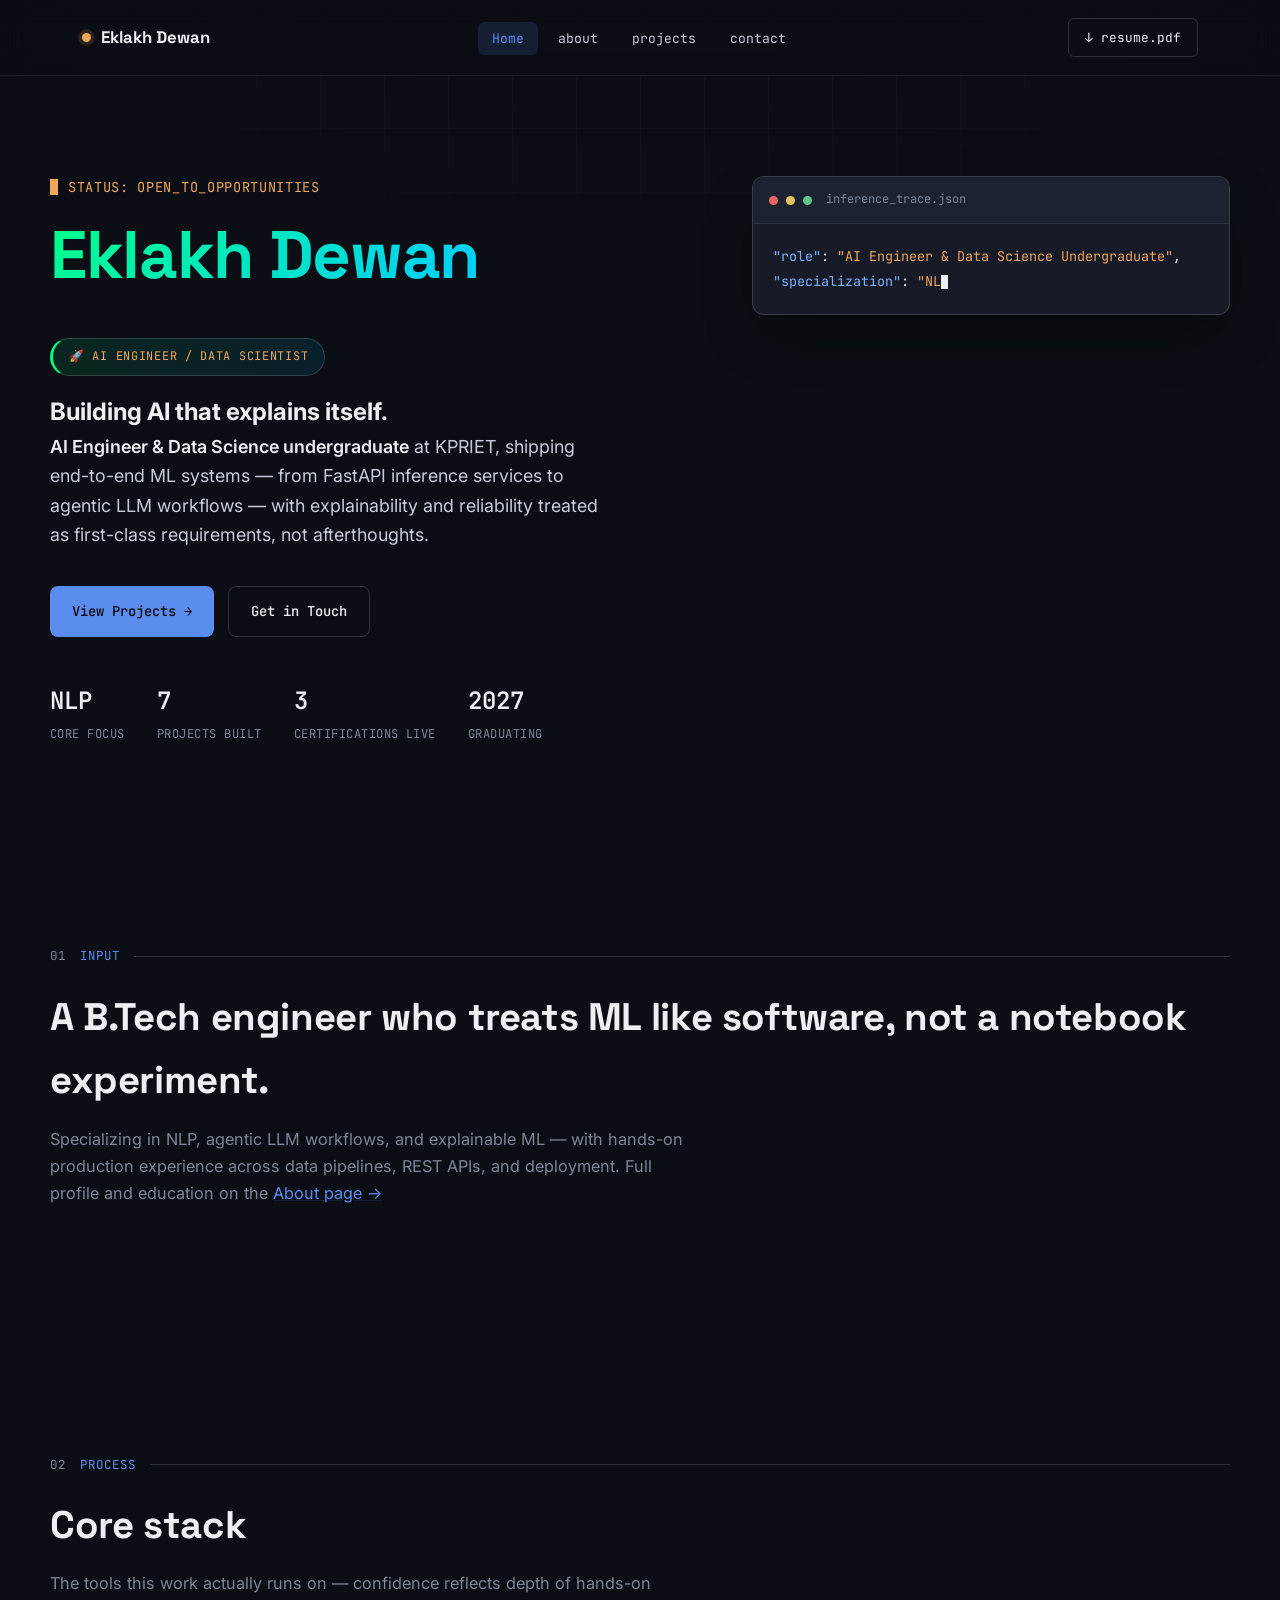
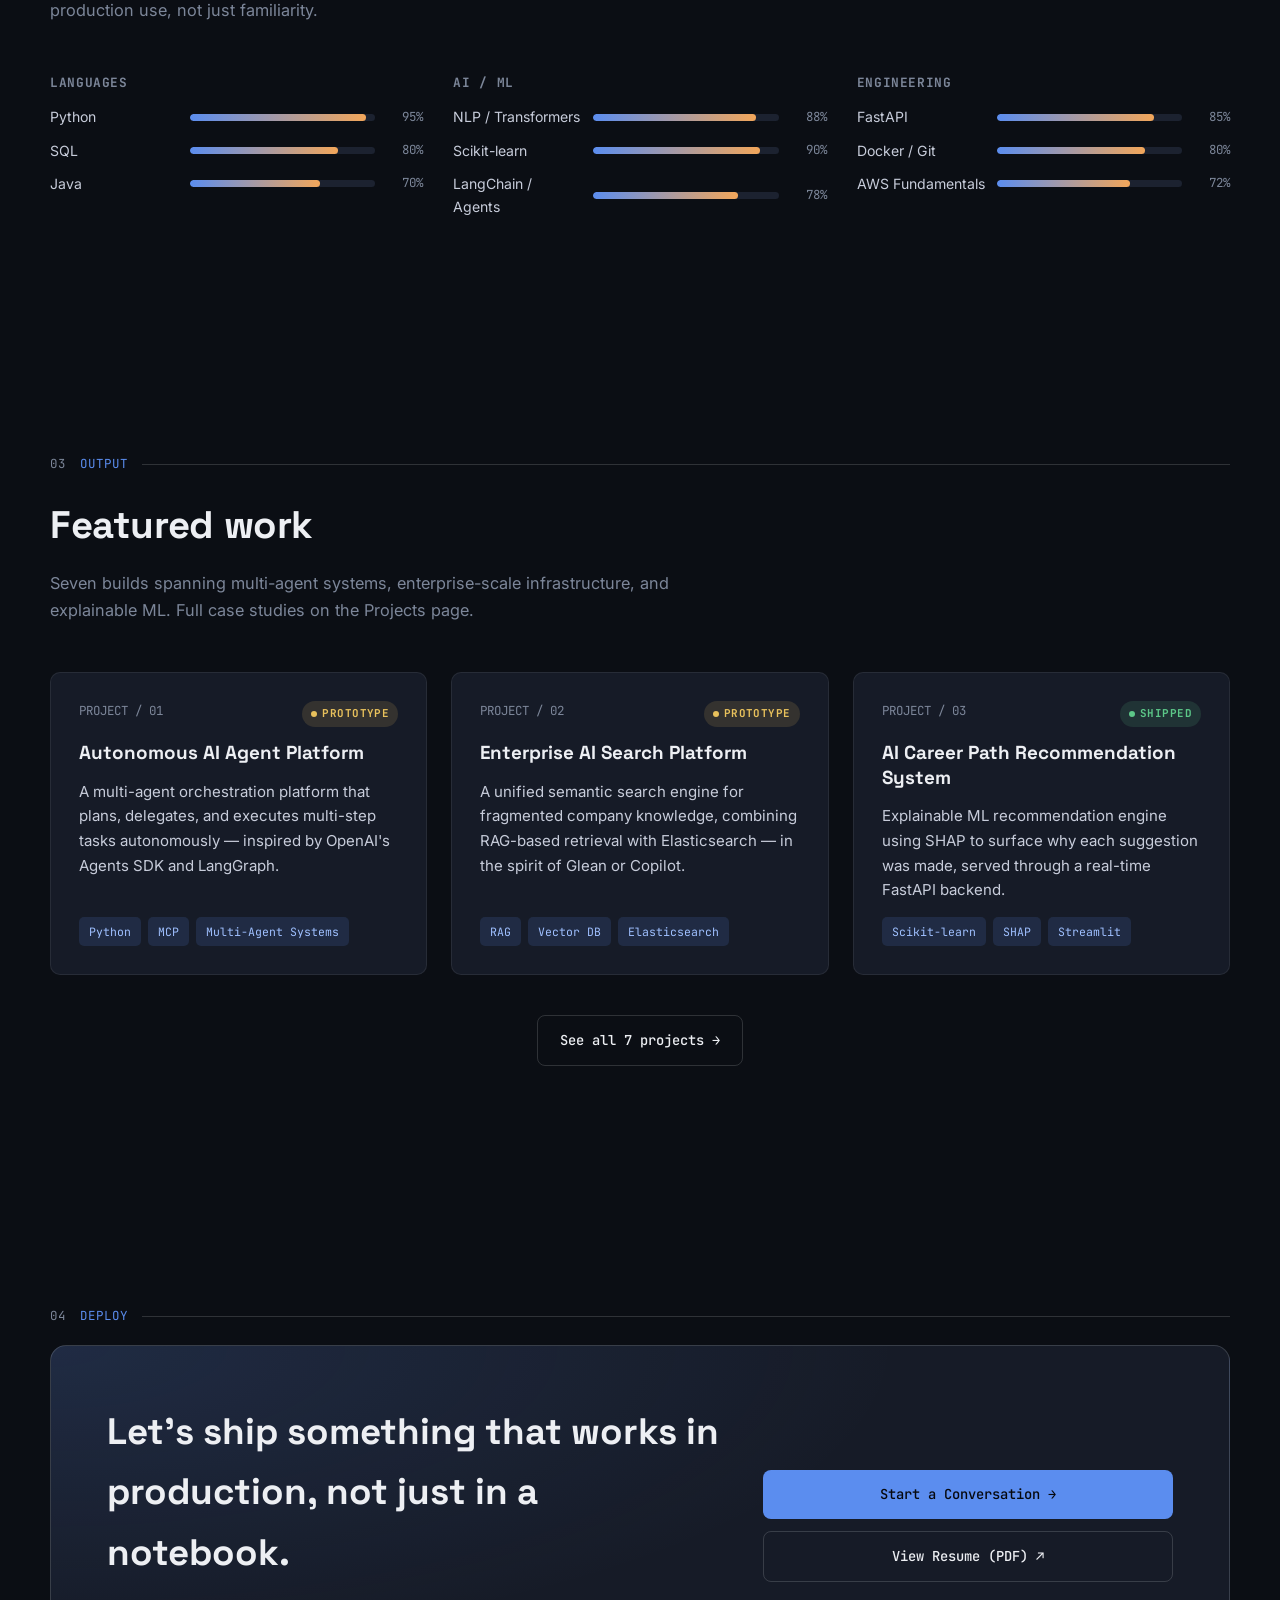
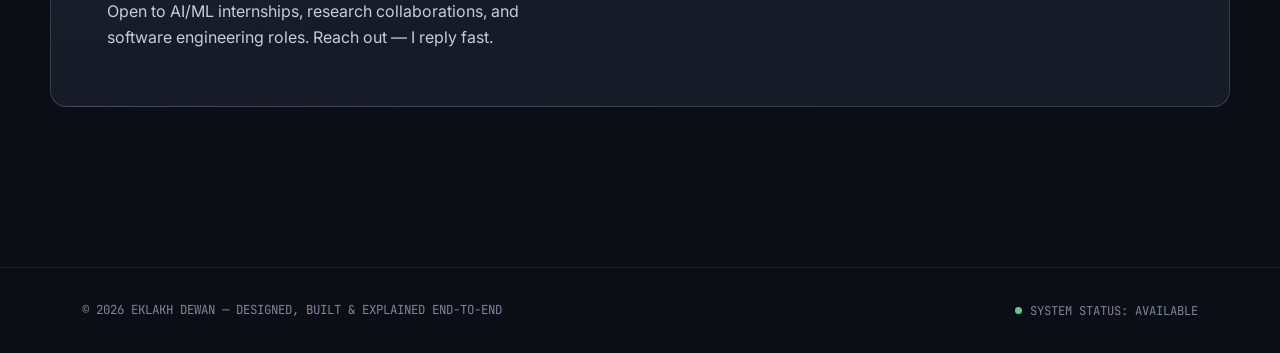
==== commit 8b133192: "Add files via upload" ====
--- a/index.html
+++ b/index.html
@@ -7,12 +7,14 @@
 <title>Eklakh Dewan — AI Engineer</title>
 <link rel="stylesheet" href="style.css"/>
 <link rel="preconnect" href="https://fonts.googleapis.com">
+<link rel="preconnect" href="https://fonts.gstatic.com" crossorigin>
+<link href="https://fonts.googleapis.com/css2?family=Space+Grotesk:wght@500;600;700&family=JetBrains+Mono:wght@400;500;600;700&display=swap" rel="stylesheet">
 </head>
 <body>
 
 <nav class="nav">
   <div class="nav-inner">
-    <a href="index.html" class="brand"><span class="brand-dot"></span>eklakh.dewan</a>
+    <a href="index.html" class="brand"><span class="brand-dot"></span>Eklakh Dewan</a>
     <ul class="nav-links" id="navLinks">
       <li><a href="index.html" class="active">Home</a></li>
       <li><a href="about.html">about</a></li>
@@ -32,10 +34,10 @@
       <div class="reveal">
         <div class="kicker"><span class="blink"></span>STATUS: OPEN_TO_OPPORTUNITIES</div>
         <div class="hero-name">
-          <span class="hn-name">Eklakh Dewan</span>
-          <span class="hn-tag">AI Engineer / Data Scientist</span>
+          <h1 class="hn-name"><span class="accent" style="background: linear-gradient(135deg, #00ff88, #00ccff); -webkit-background-clip: text; -webkit-text-fill-color: transparent; background-clip: text; text-shadow: none; font-weight: 700;">Eklakh Dewan</span></h1>
+          <span class="hn-tag" style="background: linear-gradient(90deg, rgba(0, 255, 136, 0.1), rgba(0, 204, 255, 0.1)); padding: 8px 16px; border-radius: 24px; border-left: 3px solid #00ff88; display: inline-block; margin-top: 12px;">🚀 AI Engineer / Data Scientist</span>
         </div>
-        <h1>Building AI that <span class="accent">explains itself.</span></h1>
+        <h2 class="hero-headline">Building AI that <span class="accent">explains itself.</span></h2>
         <p class="hero-lead">
           <strong>AI Engineer & Data Science undergraduate</strong> at KPRIET, shipping end-to-end ML systems —
           from FastAPI inference services to agentic LLM workflows — with explainability and reliability
@@ -47,7 +49,7 @@
         </div>
         <div class="hero-stats">
           <div class="hstat"><span class="v">NLP</span><span class="l">Core Focus</span></div>
-          <div class="hstat"><span class="v">6+</span><span class="l">Shipped Projects</span></div>
+          <div class="hstat"><span class="v">7</span><span class="l">Projects Built</span></div>
           <div class="hstat"><span class="v">3</span><span class="l">Certifications Live</span></div>
           <div class="hstat"><span class="v">2027</span><span class="l">Graduating</span></div>
         </div>
@@ -108,33 +110,42 @@
   <section class="stage wrap" id="output">
     <div class="stage-label"><span class="num">03</span> OUTPUT</div>
     <h2 class="stage-title">Featured work</h2>
-    <p class="stage-sub">Six shipped projects spanning agentic workflows, explainable recommenders, and multilingual NLP. Full case studies on the Projects page.</p>
+    <p class="stage-sub">Seven builds spanning multi-agent systems, enterprise-scale infrastructure, and explainable ML. Full case studies on the Projects page.</p>
 
     <div class="proj-grid">
       <article class="proj-card">
-        <div class="proj-top"><span class="proj-idx">PROJECT / 01</span></div>
-        <h3>AI Agent Workflow Automation Platform</h3>
-        <p>An LLM-powered agent platform orchestrating multi-step tasks through structured prompt pipelines and a YAML-driven config layer for composing new workflows without code changes.</p>
-        <div class="proj-tags"><span>Python</span><span>LangChain</span><span>FastAPI</span><span>Docker</span></div>
+        <div class="proj-top">
+          <span class="proj-idx">PROJECT / 01</span>
+          <span class="proj-status prototype">PROTOTYPE</span>
+        </div>
+        <h3>Autonomous AI Agent Platform</h3>
+        <p>A multi-agent orchestration platform that plans, delegates, and executes multi-step tasks autonomously — inspired by OpenAI's Agents SDK and LangGraph.</p>
+        <div class="proj-tags"><span>Python</span><span>MCP</span><span>Multi-Agent Systems</span></div>
       </article>
 
       <article class="proj-card">
-        <div class="proj-top"><span class="proj-idx">PROJECT / 02</span></div>
-        <h3>AI Career Path Recommender</h3>
-        <p>Explainable ML recommendation engine using SHAP to surface why each suggestion was made, served through a real-time FastAPI backend.</p>
-        <div class="proj-tags"><span>Scikit-learn</span><span>SHAP</span><span>Streamlit</span></div>
+        <div class="proj-top">
+          <span class="proj-idx">PROJECT / 02</span>
+          <span class="proj-status prototype">PROTOTYPE</span>
+        </div>
+        <h3>Enterprise AI Search Platform</h3>
+        <p>A unified semantic search engine for fragmented company knowledge, combining RAG-based retrieval with Elasticsearch — in the spirit of Glean or Copilot.</p>
+        <div class="proj-tags"><span>RAG</span><span>Vector DB</span><span>Elasticsearch</span></div>
       </article>
 
       <article class="proj-card">
-        <div class="proj-top"><span class="proj-idx">PROJECT / 03</span></div>
-        <h3>Job Recommendation Engine</h3>
-        <p>Resume-to-job semantic matching using BERT embeddings, TF-IDF, and cosine similarity — with a skills gap-analysis module recommending learning paths.</p>
-        <div class="proj-tags"><span>BERT</span><span>NLP</span><span>FastAPI</span></div>
+        <div class="proj-top">
+          <span class="proj-idx">PROJECT / 03</span>
+          <span class="proj-status shipped">SHIPPED</span>
+        </div>
+        <h3>AI Career Path Recommendation System</h3>
+        <p>Explainable ML recommendation engine using SHAP to surface why each suggestion was made, served through a real-time FastAPI backend.</p>
+        <div class="proj-tags"><span>Scikit-learn</span><span>SHAP</span><span>Streamlit</span></div>
       </article>
     </div>
 
     <div style="text-align:center; margin-top:40px">
-      <a href="projects.html" class="btn btn-outline">See all 6 projects →</a>
+      <a href="projects.html" class="btn btn-outline">See all 7 projects →</a>
     </div>
   </section>
 
--- a/style.css
+++ b/style.css
@@ -288,6 +288,22 @@
   display:inline-flex; align-items:center; gap:6px; margin-top:4px;
 }
 .proj-link svg{width:13px; height:13px}
+
+.proj-status{
+  font-family:var(--mono); font-size:0.68rem; font-weight:700; letter-spacing:0.04em;
+  padding:4px 9px; border-radius:20px; white-space:nowrap; display:inline-flex; align-items:center; gap:5px;
+}
+.proj-status::before{content:''; width:6px; height:6px; border-radius:50%}
+.proj-status.shipped{background:rgba(92,199,136,0.14); color:#5CC788}
+.proj-status.shipped::before{background:#5CC788}
+.proj-status.prototype{background:rgba(232,193,92,0.14); color:#E8C15C}
+.proj-status.prototype::before{background:#E8C15C}
+
+.status-legend{
+  display:flex; flex-wrap:wrap; gap:18px; align-items:center; margin-bottom:28px;
+  font-family:var(--mono); font-size:0.8rem; color:var(--muted);
+}
+.status-legend .proj-status{font-size:0.72rem}
 
 /* =================== CERTS =================== */
 .cert-grid{display:grid; grid-template-columns:repeat(auto-fit, minmax(260px,1fr)); gap:16px}
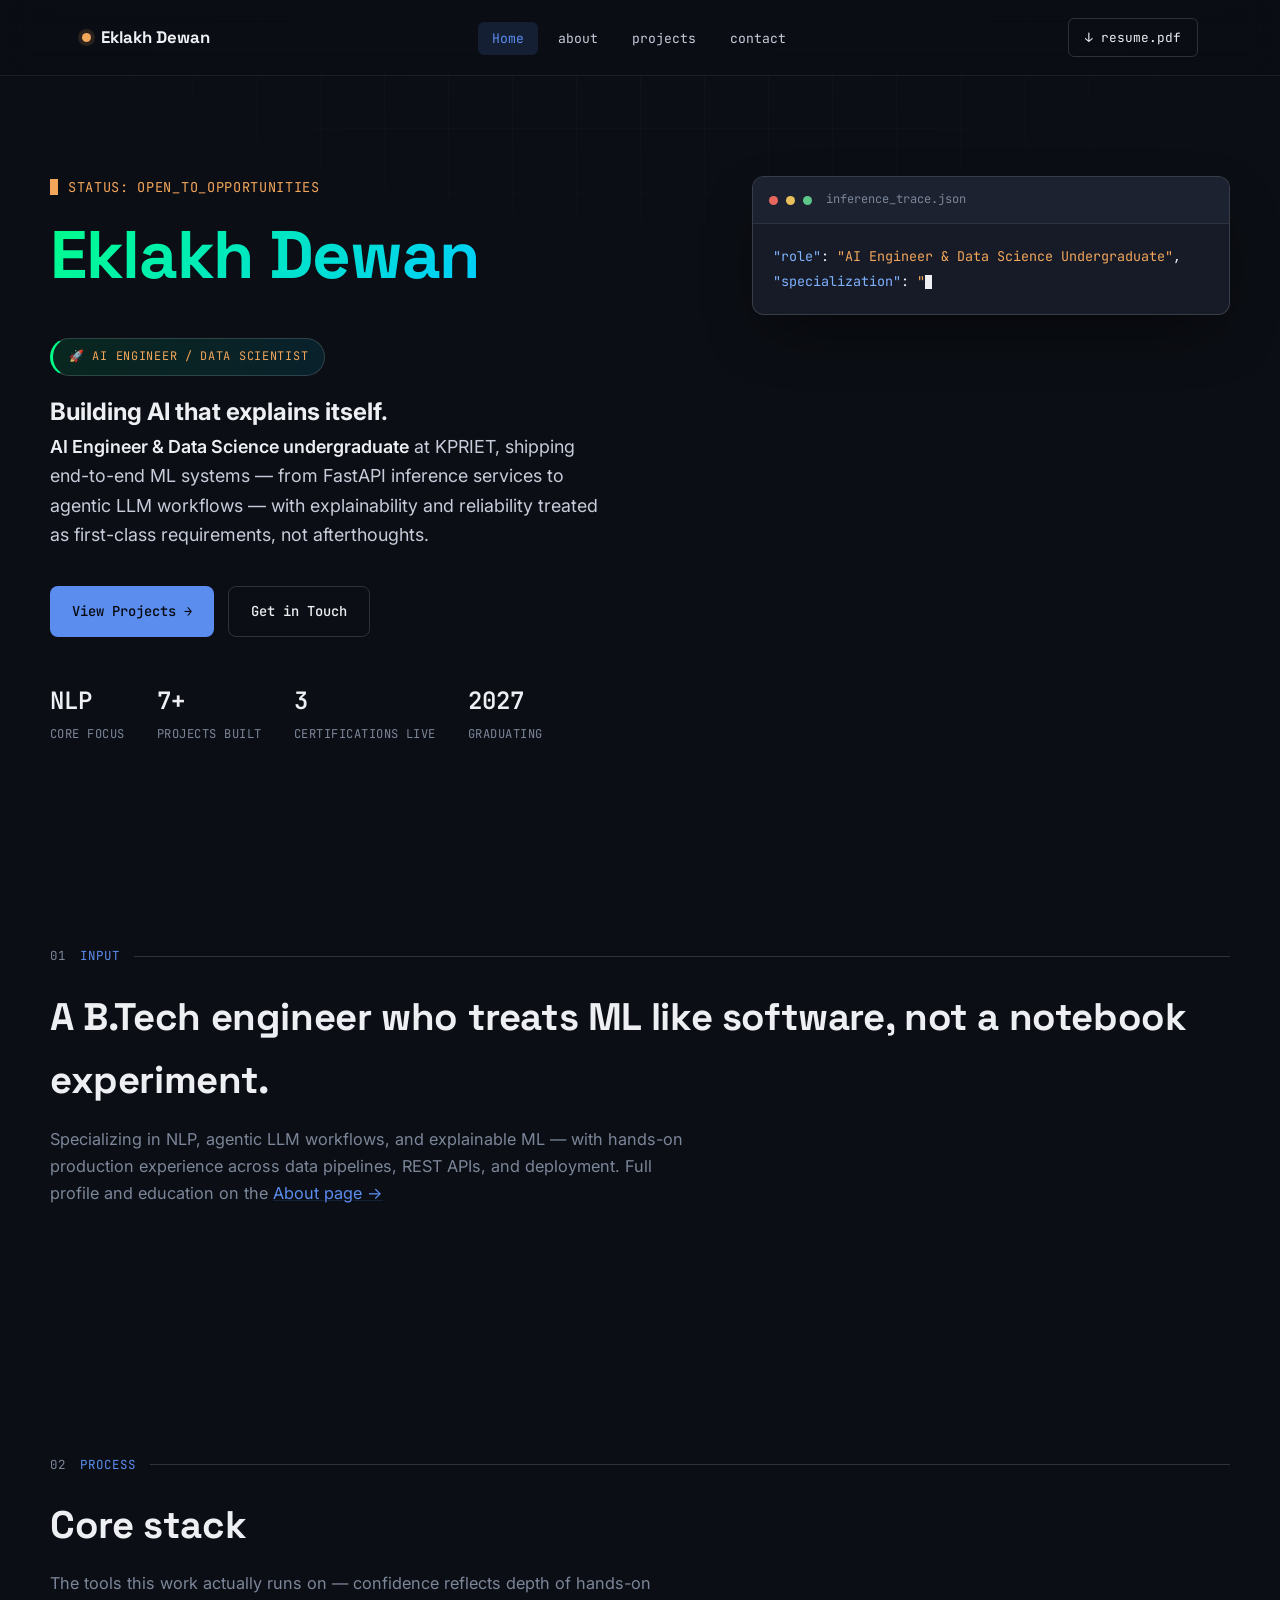
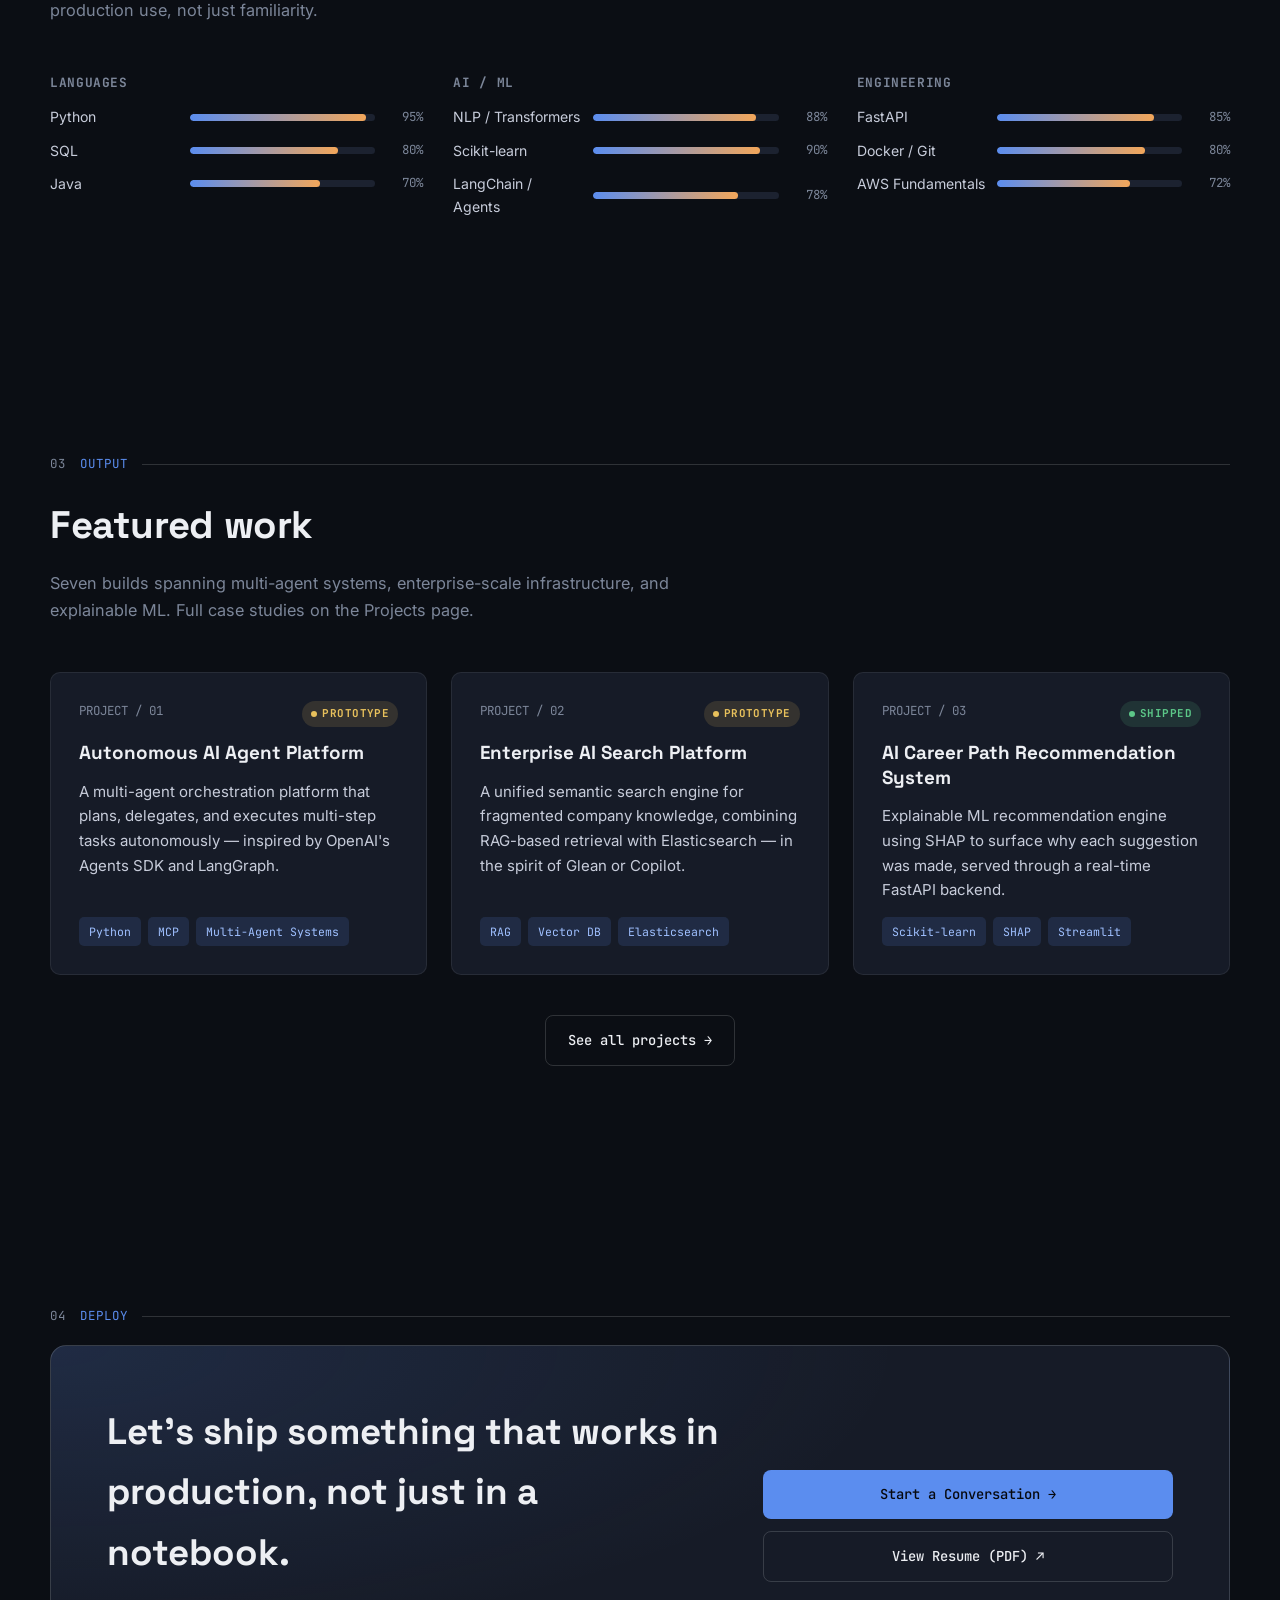
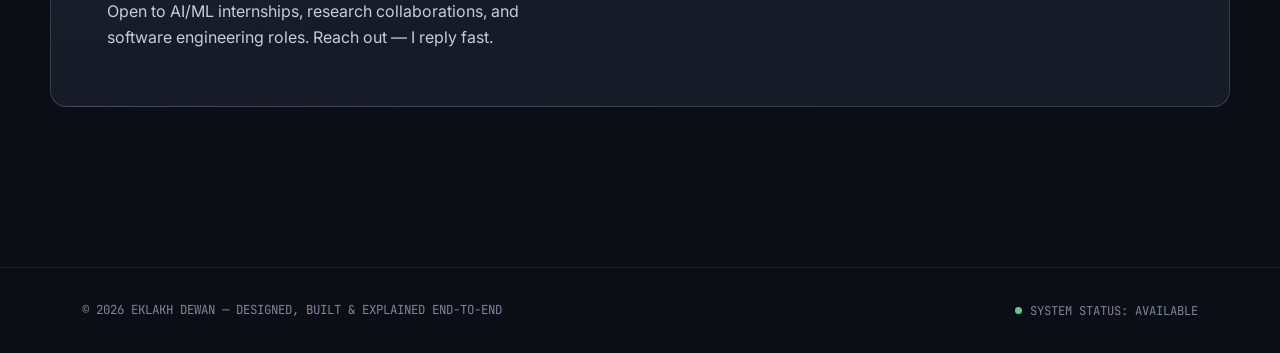
==== commit dbb430c7: "Update project count and button text in index.html" ====
--- a/index.html
+++ b/index.html
@@ -49,7 +49,7 @@
         </div>
         <div class="hero-stats">
           <div class="hstat"><span class="v">NLP</span><span class="l">Core Focus</span></div>
-          <div class="hstat"><span class="v">7</span><span class="l">Projects Built</span></div>
+          <div class="hstat"><span class="v">7+</span><span class="l">Projects Built</span></div>
           <div class="hstat"><span class="v">3</span><span class="l">Certifications Live</span></div>
           <div class="hstat"><span class="v">2027</span><span class="l">Graduating</span></div>
         </div>
@@ -145,7 +145,7 @@
     </div>
 
     <div style="text-align:center; margin-top:40px">
-      <a href="projects.html" class="btn btn-outline">See all 7 projects →</a>
+      <a href="projects.html" class="btn btn-outline">See all projects →</a>
     </div>
   </section>
 
